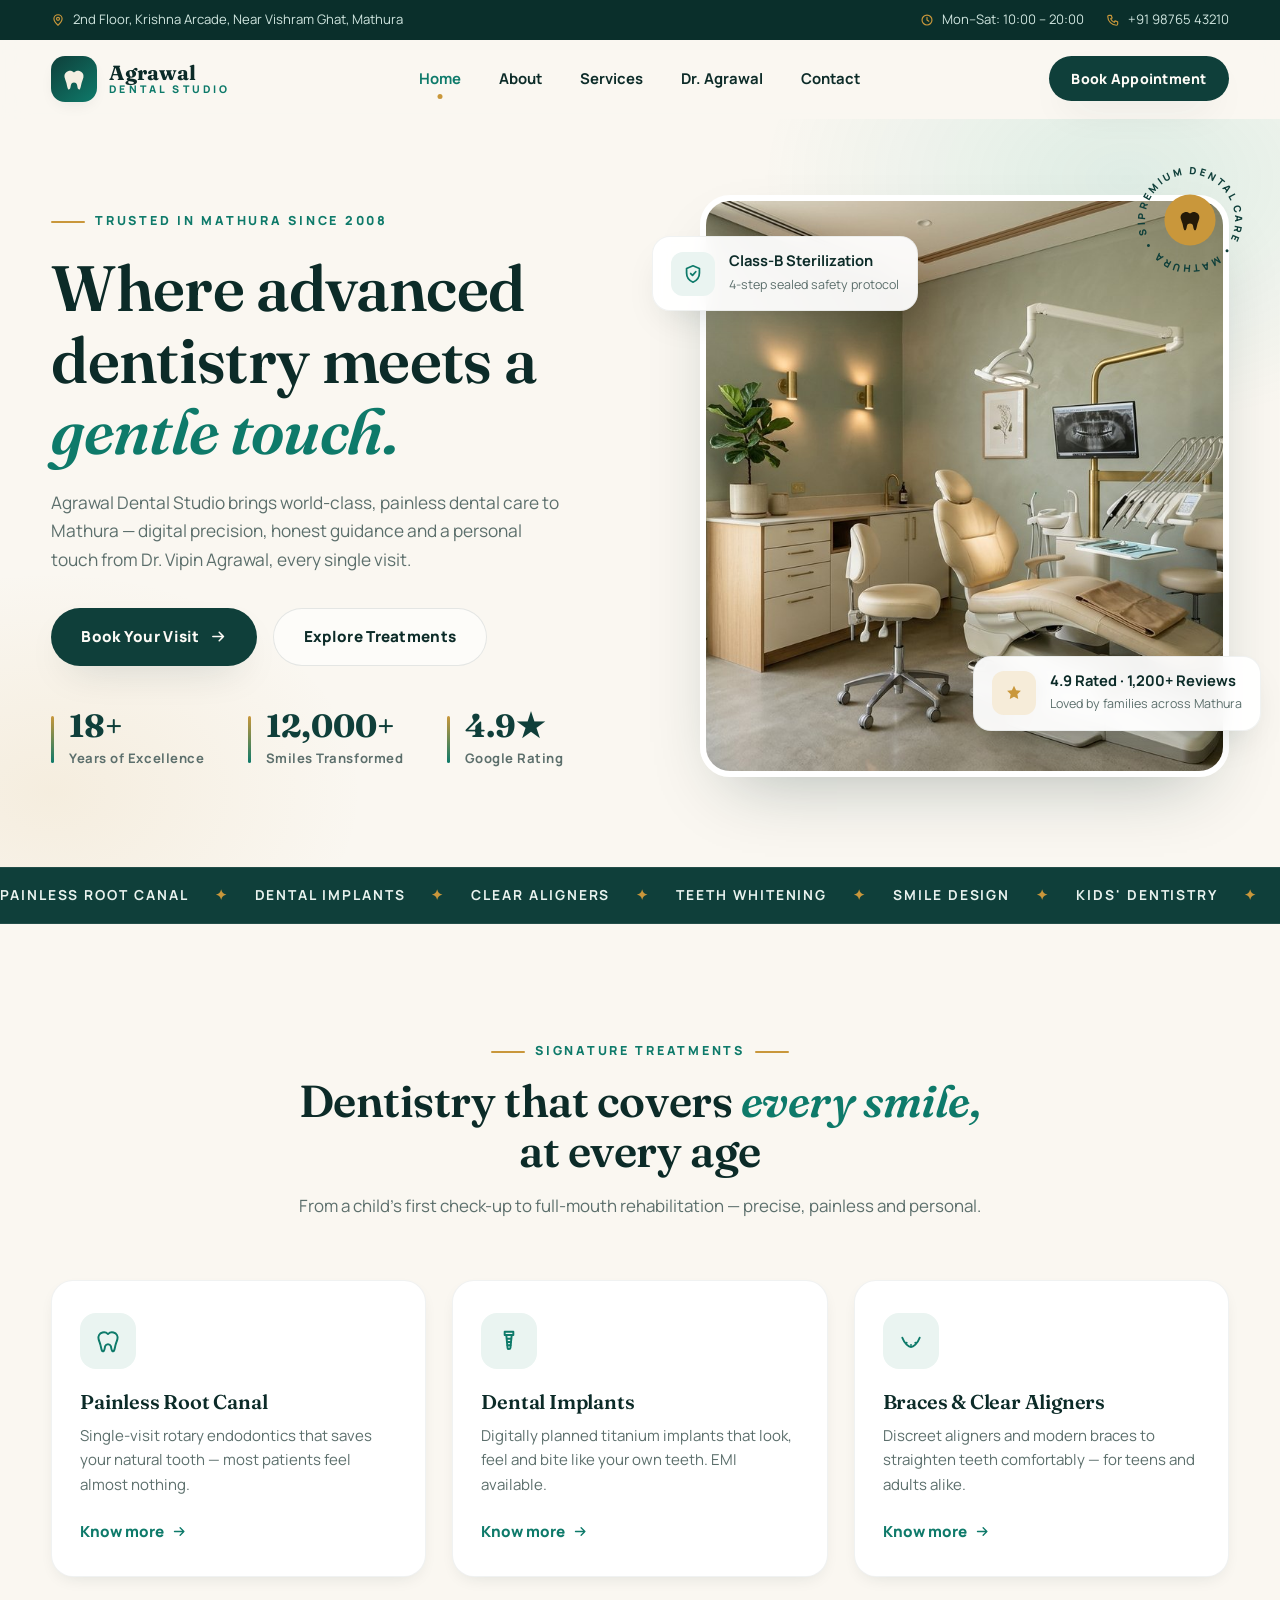
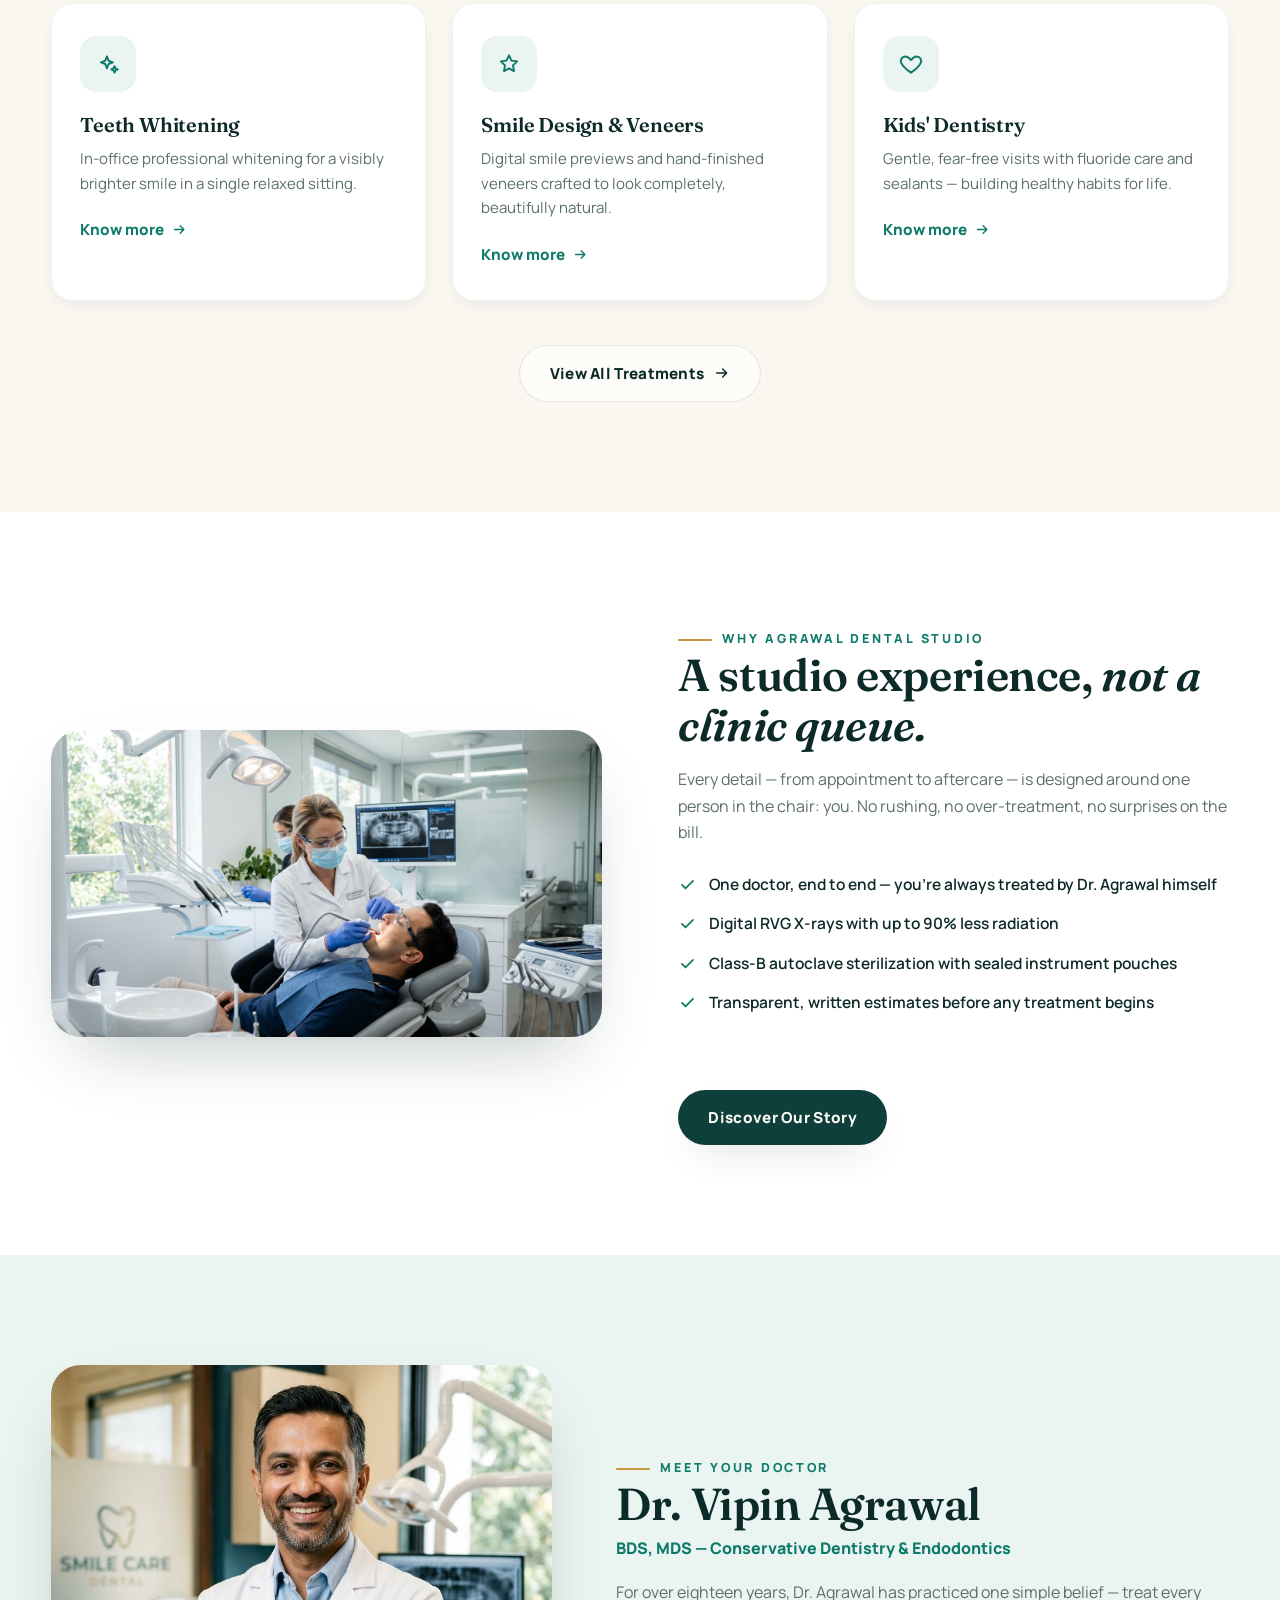
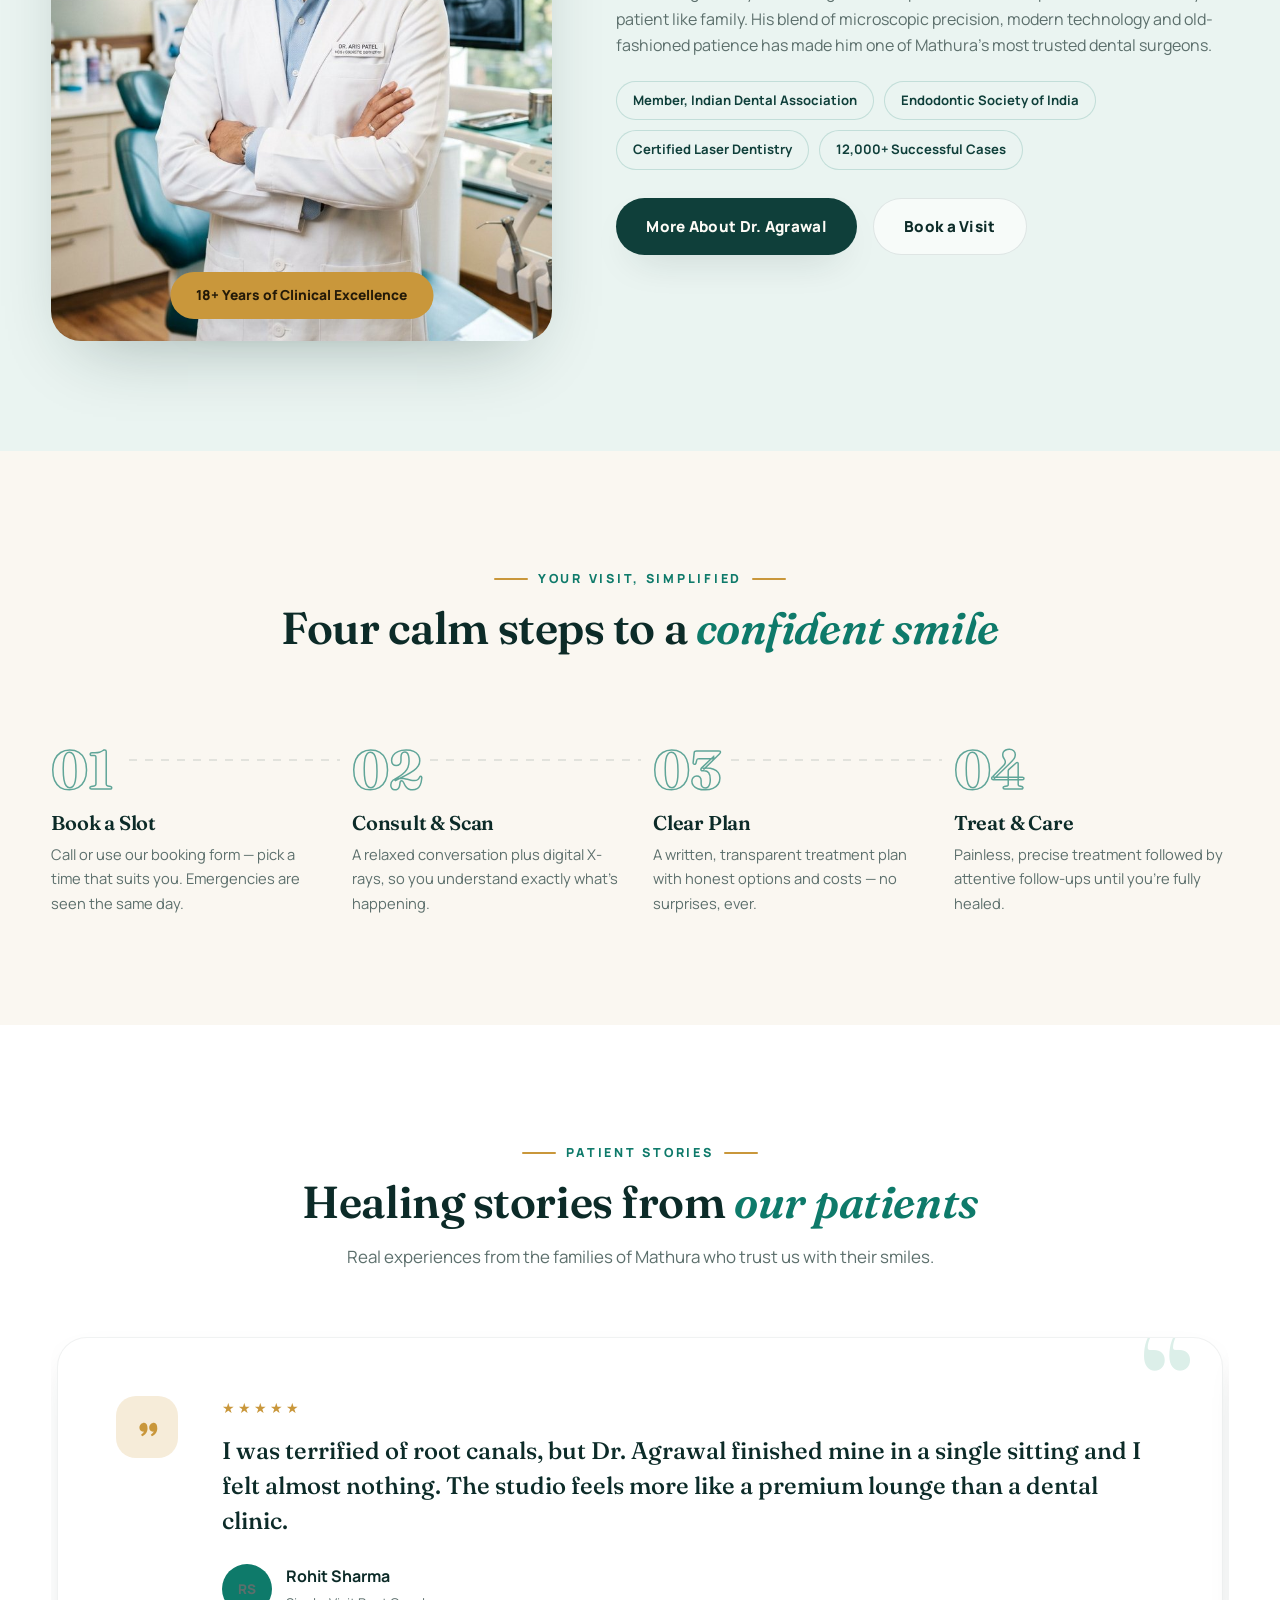
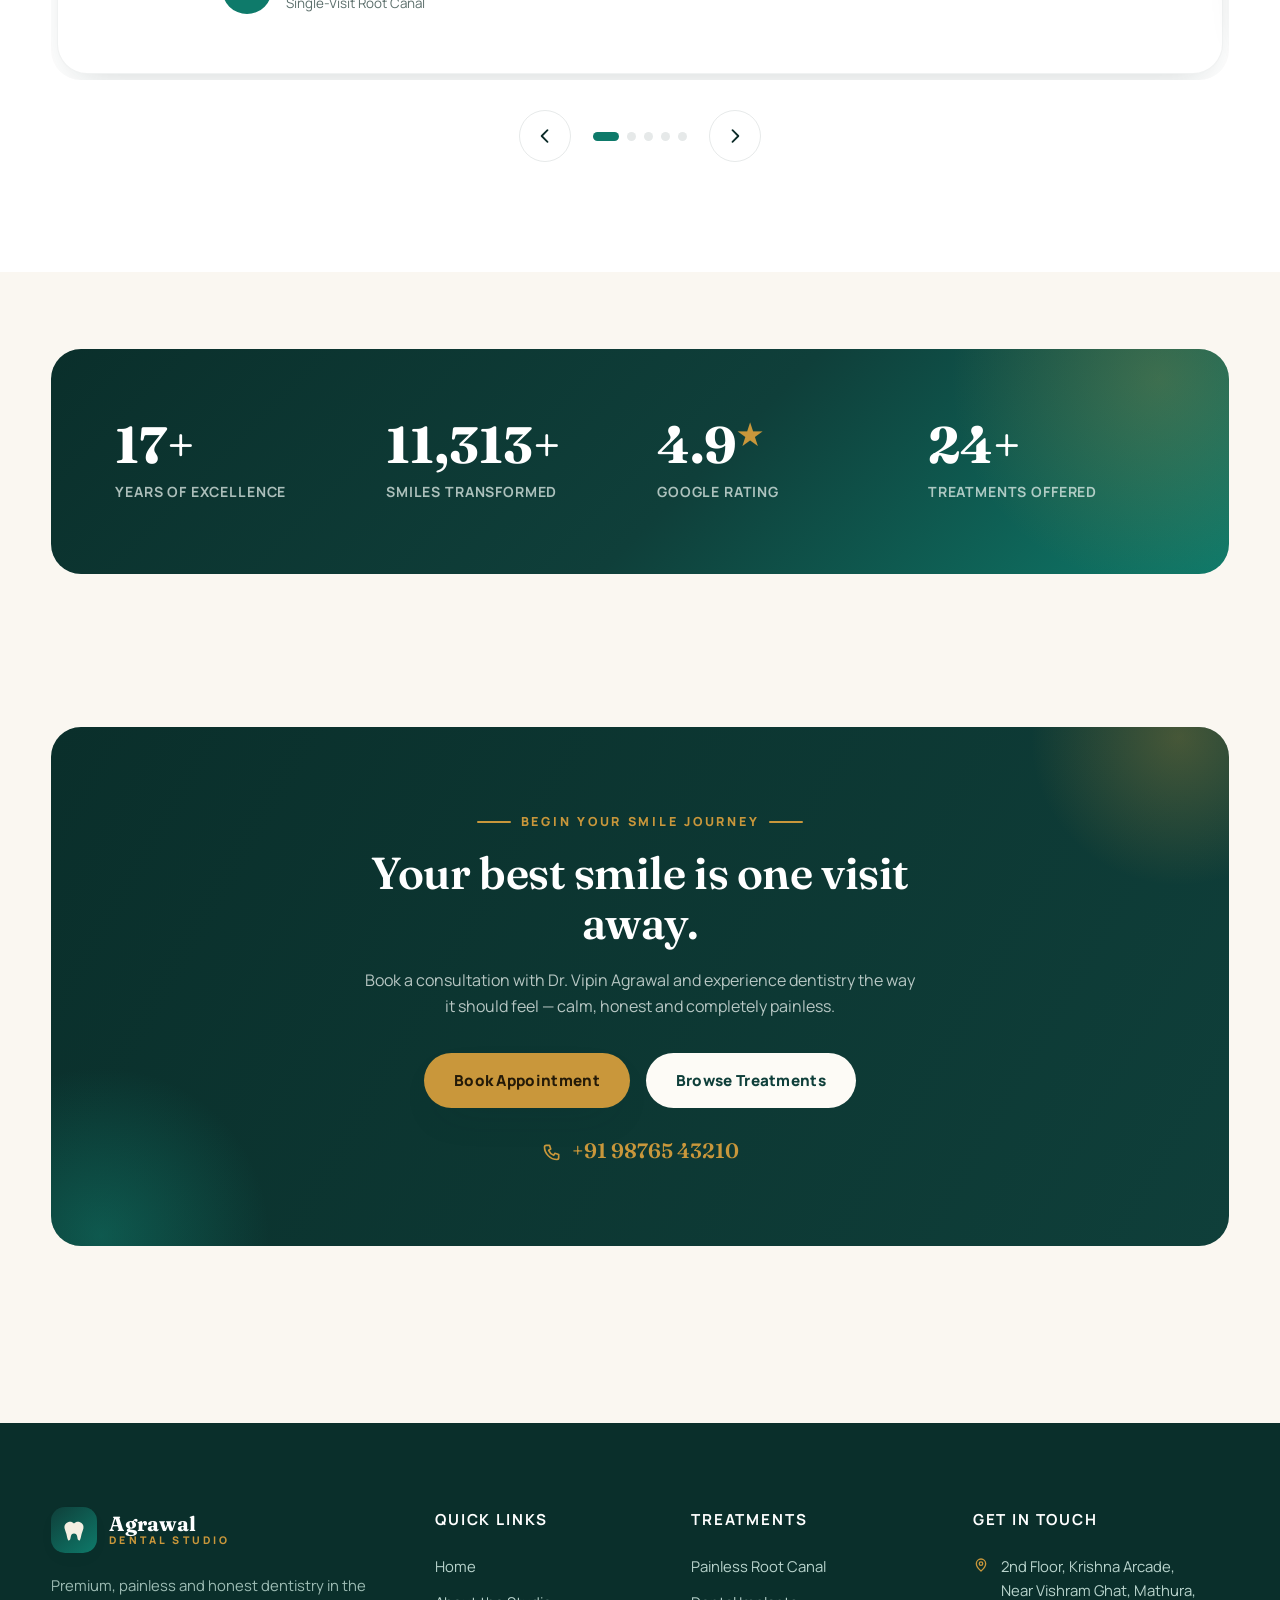
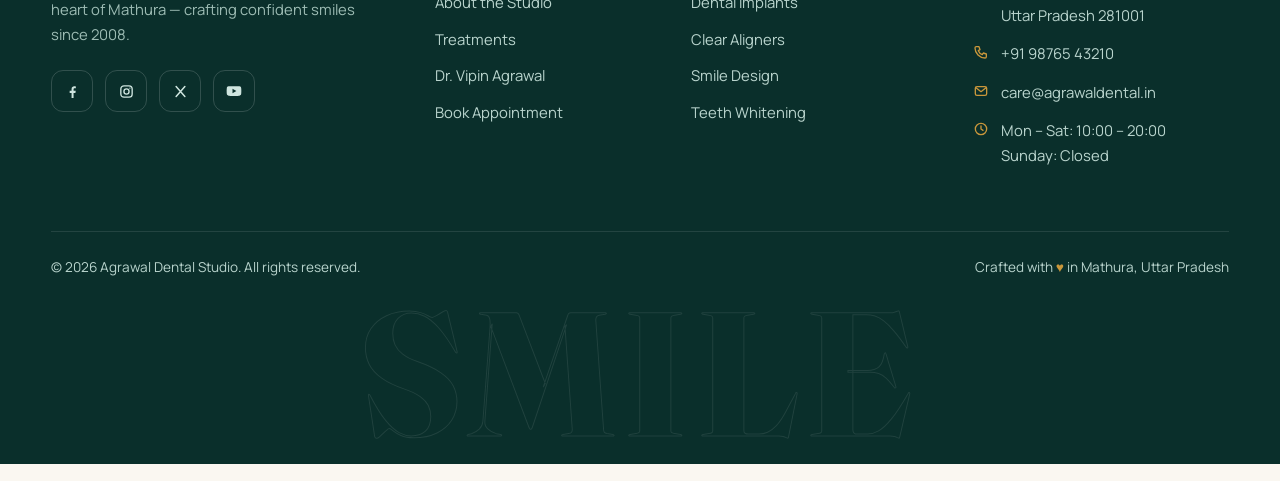
==== index.html @ a2e91370 "Initial commit: premium multi-page dental clinic demo (Agrawal Dental Studio)" ====
<!DOCTYPE html>
<html lang="en">
<head>
<meta charset="UTF-8">
<meta name="viewport" content="width=device-width, initial-scale=1.0">
<title>Agrawal Dental Studio — Premium Dental Care in Mathura | Dr. Vipin Agrawal</title>
<meta name="description" content="Agrawal Dental Studio, Mathura — advanced, painless and honest dentistry by Dr. Vipin Agrawal. Root canals, implants, aligners, smile design and more.">
<link rel="icon" href="data:image/svg+xml,%3Csvg xmlns='http://www.w3.org/2000/svg' viewBox='0 0 24 24'%3E%3Cpath fill='%230f3f3a' d='M12 5.5c-1.5-1.5-3.5-2-5.5-1.5C3.5 4.8 2 7.6 2.6 10.4c.4 1.9 1.3 3.6 1.8 5.5.5 2 .7 4.1 1.6 6 .3.7 1.2.8 1.7.2 1-1.3.8-3.2 1.4-4.7.4-1.1 1.3-1.9 2.9-1.9s2.5.8 2.9 1.9c.6 1.5.4 3.4 1.4 4.7.5.6 1.4.5 1.7-.2.9-1.9 1.1-4 1.6-6 .5-1.9 1.4-3.6 1.8-5.5.6-2.8-.9-5.6-3.9-6.4-2-.5-4 0-5.5 1.5z'/%3E%3C/svg%3E">
<link rel="preconnect" href="https://fonts.googleapis.com">
<link rel="preconnect" href="https://fonts.gstatic.com" crossorigin>
<link href="https://fonts.googleapis.com/css2?family=Fraunces:opsz,wght@9..144,500;9..144,600;9..144,700&family=Manrope:wght@400;500;600;700;800&display=swap" rel="stylesheet">
<link rel="stylesheet" href="assets/css/style.css">
</head>
<body>

<!-- Topbar -->
<div class="topbar">
  <div class="container topbar-inner">
    <span class="topbar-item">
      <svg width="14" height="14" viewBox="0 0 24 24" fill="none" stroke="currentColor" stroke-width="2" stroke-linecap="round" stroke-linejoin="round"><path d="M12 21s7-6.1 7-11a7 7 0 1 0-14 0c0 4.9 7 11 7 11z"/><circle cx="12" cy="10" r="2.6"/></svg>
      2nd Floor, Krishna Arcade, Near Vishram Ghat, Mathura
    </span>
    <div class="topbar-right">
      <span class="topbar-item hide-m">
        <svg width="14" height="14" viewBox="0 0 24 24" fill="none" stroke="currentColor" stroke-width="2" stroke-linecap="round" stroke-linejoin="round"><circle cx="12" cy="12" r="8.5"/><path d="M12 7.5V12l3 2"/></svg>
        Mon–Sat: 10:00 – 20:00
      </span>
      <a class="topbar-item" href="tel:+919876543210">
        <svg width="14" height="14" viewBox="0 0 24 24" fill="none" stroke="currentColor" stroke-width="2" stroke-linecap="round" stroke-linejoin="round"><path d="M5 4h4l1.5 4.5L8 10c1 2.5 3.5 5 6 6l1.5-2.5L20 15v4c0 1-1 2-2 2C10 21 3 14 3 6c0-1 1-2 2-2z"/></svg>
        +91 98765 43210
      </a>
    </div>
  </div>
</div>

<!-- Header -->
<header class="site-header" id="siteHeader">
  <div class="container header-inner">
    <a href="index.html" class="brand">
      <span class="brand-mark">
        <svg width="24" height="24" viewBox="0 0 24 24" fill="currentColor"><path d="M12 5.5c-1.5-1.5-3.5-2-5.5-1.5C3.5 4.8 2 7.6 2.6 10.4c.4 1.9 1.3 3.6 1.8 5.5.5 2 .7 4.1 1.6 6 .3.7 1.2.8 1.7.2 1-1.3.8-3.2 1.4-4.7.4-1.1 1.3-1.9 2.9-1.9s2.5.8 2.9 1.9c.6 1.5.4 3.4 1.4 4.7.5.6 1.4.5 1.7-.2.9-1.9 1.1-4 1.6-6 .5-1.9 1.4-3.6 1.8-5.5.6-2.8-.9-5.6-3.9-6.4-2-.5-4 0-5.5 1.5z"/></svg>
      </span>
      <span class="brand-name">Agrawal<small>Dental Studio</small></span>
    </a>
    <nav class="nav" id="siteNav">
      <a href="index.html" class="active">Home</a>
      <a href="about.html">About</a>
      <a href="services.html">Services</a>
      <a href="doctor.html">Dr. Agrawal</a>
      <a href="contact.html">Contact</a>
    </nav>
    <div class="header-cta">
      <a href="contact.html" class="btn btn-primary btn-sm">Book Appointment</a>
      <button class="nav-toggle" id="navToggle" aria-label="Toggle menu" aria-expanded="false">
        <svg width="22" height="22" viewBox="0 0 24 24" fill="none" stroke="currentColor" stroke-width="2" stroke-linecap="round"><path d="M4 7h16M4 12h16M4 17h16"/></svg>
      </button>
    </div>
  </div>
</header>

<main>
  <!-- ============ HERO ============ -->
  <section class="hero">
    <div class="container hero-grid">
      <div class="hero-copy">
        <span class="eyebrow" data-reveal>Trusted in Mathura since 2008</span>
        <h1 data-reveal data-delay="80">Where advanced dentistry meets a <em>gentle touch.</em></h1>
        <p class="lead" data-reveal data-delay="160">Agrawal Dental Studio brings world-class, painless dental care to Mathura — digital precision, honest guidance and a personal touch from Dr. Vipin Agrawal, every single visit.</p>
        <div class="hero-actions" data-reveal data-delay="240">
          <a href="contact.html" class="btn btn-primary">Book Your Visit
            <svg width="17" height="17" viewBox="0 0 24 24" fill="none" stroke="currentColor" stroke-width="2.2" stroke-linecap="round" stroke-linejoin="round"><path d="M4 12h15M13 6l6 6-6 6"/></svg>
          </a>
          <a href="services.html" class="btn btn-ghost">Explore Treatments</a>
        </div>
        <div class="hero-stats" data-reveal data-delay="320">
          <div class="hstat"><div class="num"><span data-count="18" data-suffix="+">0</span></div><div class="lbl">Years of Excellence</div></div>
          <div class="hstat"><div class="num"><span data-count="12000" data-suffix="+">0</span></div><div class="lbl">Smiles Transformed</div></div>
          <div class="hstat"><div class="num">4.9★</div><div class="lbl">Google Rating</div></div>
        </div>
      </div>

      <div class="hero-media" data-reveal data-delay="160">
        <div class="frame"><img src="assets/img/clinic.jpg" alt="Modern operatory at Agrawal Dental Studio, Mathura"></div>
        <div class="float-card fc-top">
          <span class="fc-icon" style="background:var(--teal-soft);color:var(--teal)">
            <svg width="22" height="22" viewBox="0 0 24 24" fill="none" stroke="currentColor" stroke-width="1.9" stroke-linecap="round" stroke-linejoin="round"><path d="M12 3l7 3v5c0 5-3.2 8.4-7 10-3.8-1.6-7-5-7-10V6z"/><path d="M9.5 11.5l2 2 3.5-4"/></svg>
          </span>
          <div><b>Class-B Sterilization</b><span>4-step sealed safety protocol</span></div>
        </div>
        <div class="float-card fc-bottom">
          <span class="fc-icon" style="background:var(--gold-soft);color:var(--gold)">
            <svg width="22" height="22" viewBox="0 0 24 24" fill="currentColor"><path d="M12 4l2.3 4.9 5.2.7-3.8 3.7.9 5.2-4.6-2.5-4.6 2.5.9-5.2L4.5 9.6l5.2-.7z"/></svg>
          </span>
          <div><b>4.9 Rated · 1,200+ Reviews</b><span>Loved by families across Mathura</span></div>
        </div>
        <div class="spin-badge" aria-hidden="true">
          <svg viewBox="0 0 120 120">
            <defs><path id="circ" d="M60,60 m-46,0 a46,46 0 1,1 92,0 a46,46 0 1,1 -92,0"/></defs>
            <g class="ring"><text><textPath href="#circ">PREMIUM DENTAL CARE • MATHURA • SINCE 2008 •&#160;</textPath></text></g>
            <circle class="core" cx="60" cy="60" r="26"/>
            <path transform="translate(48,48) scale(1)" fill="#241a08" d="M12 5.5c-1.5-1.5-3.5-2-5.5-1.5C3.5 4.8 2 7.6 2.6 10.4c.4 1.9 1.3 3.6 1.8 5.5.5 2 .7 4.1 1.6 6 .3.7 1.2.8 1.7.2 1-1.3.8-3.2 1.4-4.7.4-1.1 1.3-1.9 2.9-1.9s2.5.8 2.9 1.9c.6 1.5.4 3.4 1.4 4.7.5.6 1.4.5 1.7-.2.9-1.9 1.1-4 1.6-6 .5-1.9 1.4-3.6 1.8-5.5.6-2.8-.9-5.6-3.9-6.4-2-.5-4 0-5.5 1.5z"/>
          </svg>
        </div>
      </div>
    </div>
  </section>

  <!-- ============ MARQUEE ============ -->
  <div class="marquee" aria-hidden="true">
    <div class="marquee-track">
      <span>Painless Root Canal <i>✦</i> Dental Implants <i>✦</i> Clear Aligners <i>✦</i> Teeth Whitening <i>✦</i> Smile Design <i>✦</i> Kids' Dentistry <i>✦</i> Crowns &amp; Bridges <i>✦</i> Laser Gum Care <i>✦</i></span>
      <span>Painless Root Canal <i>✦</i> Dental Implants <i>✦</i> Clear Aligners <i>✦</i> Teeth Whitening <i>✦</i> Smile Design <i>✦</i> Kids' Dentistry <i>✦</i> Crowns &amp; Bridges <i>✦</i> Laser Gum Care <i>✦</i></span>
    </div>
  </div>

  <!-- ============ SERVICES PREVIEW ============ -->
  <section class="section">
    <div class="container">
      <div class="sec-head centered" data-reveal>
        <span class="eyebrow centered">Signature Treatments</span>
        <h2>Dentistry that covers <em>every smile,</em> at every age</h2>
        <p class="lead">From a child's first check-up to full-mouth rehabilitation — precise, painless and personal.</p>
      </div>
      <div class="grid cols-3">
        <article class="card" data-reveal>
          <div class="icon"><svg width="26" height="26" viewBox="0 0 24 24" fill="none" stroke="currentColor" stroke-width="1.8" stroke-linecap="round" stroke-linejoin="round"><path d="M12 5.6C10.6 4.2 8.7 3.7 6.9 4.2c-2.8.8-4.2 3.4-3.6 6 .4 1.8 1.2 3.4 1.7 5.2.5 1.9.7 3.9 1.5 5.6.3.6 1.1.7 1.6.2.9-1.2.8-3 1.3-4.4.4-1 1.2-1.8 2.6-1.8s2.2.8 2.6 1.8c.5 1.4.4 3.2 1.3 4.4.5.5 1.3.4 1.6-.2.8-1.7 1-3.7 1.5-5.6.5-1.8 1.3-3.4 1.7-5.2.6-2.6-.8-5.2-3.6-6-1.8-.5-3.7 0-5.1 1.4z"/></svg></div>
          <h3>Painless Root Canal</h3>
          <p>Single-visit rotary endodontics that saves your natural tooth — most patients feel almost nothing.</p>
          <div class="card-foot"><a class="text-link" href="services.html">Know more <svg width="15" height="15" viewBox="0 0 24 24" fill="none" stroke="currentColor" stroke-width="2.2" stroke-linecap="round" stroke-linejoin="round"><path d="M4 12h15M13 6l6 6-6 6"/></svg></a></div>
        </article>
        <article class="card" data-reveal data-delay="80">
          <div class="icon"><svg width="26" height="26" viewBox="0 0 24 24" fill="none" stroke="currentColor" stroke-width="1.8" stroke-linecap="round" stroke-linejoin="round"><path d="M8 3.5h8v3H8z"/><path d="M9.5 6.5l1.2 12c.1 1.2 2.5 1.2 2.6 0l1.2-12"/><path d="M10 10h4M10.3 13h3.4M10.6 16h2.8"/></svg></div>
          <h3>Dental Implants</h3>
          <p>Digitally planned titanium implants that look, feel and bite like your own teeth. EMI available.</p>
          <div class="card-foot"><a class="text-link" href="services.html">Know more <svg width="15" height="15" viewBox="0 0 24 24" fill="none" stroke="currentColor" stroke-width="2.2" stroke-linecap="round" stroke-linejoin="round"><path d="M4 12h15M13 6l6 6-6 6"/></svg></a></div>
        </article>
        <article class="card" data-reveal data-delay="160">
          <div class="icon"><svg width="26" height="26" viewBox="0 0 24 24" fill="none" stroke="currentColor" stroke-width="1.8" stroke-linecap="round" stroke-linejoin="round"><path d="M4 9c2 5.5 6 8.5 8 8.5S18 14.5 20 9"/><path d="M8 13.6h.01M12 15.6h.01M16 13.6h.01"/></svg></div>
          <h3>Braces &amp; Clear Aligners</h3>
          <p>Discreet aligners and modern braces to straighten teeth comfortably — for teens and adults alike.</p>
          <div class="card-foot"><a class="text-link" href="services.html">Know more <svg width="15" height="15" viewBox="0 0 24 24" fill="none" stroke="currentColor" stroke-width="2.2" stroke-linecap="round" stroke-linejoin="round"><path d="M4 12h15M13 6l6 6-6 6"/></svg></a></div>
        </article>
        <article class="card" data-reveal>
          <div class="icon"><svg width="26" height="26" viewBox="0 0 24 24" fill="none" stroke="currentColor" stroke-width="1.8" stroke-linecap="round" stroke-linejoin="round"><path d="M11 5l1.5 4L16.5 10.5 12.5 12 11 16l-1.5-4L5.5 10.5 9.5 9z"/><path d="M18 14l.9 2.1L21 17l-2.1.9L18 20l-.9-2.1L15 17l2.1-.9z"/></svg></div>
          <h3>Teeth Whitening</h3>
          <p>In-office professional whitening for a visibly brighter smile in a single relaxed sitting.</p>
          <div class="card-foot"><a class="text-link" href="services.html">Know more <svg width="15" height="15" viewBox="0 0 24 24" fill="none" stroke="currentColor" stroke-width="2.2" stroke-linecap="round" stroke-linejoin="round"><path d="M4 12h15M13 6l6 6-6 6"/></svg></a></div>
        </article>
        <article class="card" data-reveal data-delay="80">
          <div class="icon"><svg width="26" height="26" viewBox="0 0 24 24" fill="none" stroke="currentColor" stroke-width="1.8" stroke-linecap="round" stroke-linejoin="round"><path d="M12 4l2.3 4.9 5.2.7-3.8 3.7.9 5.2-4.6-2.5-4.6 2.5.9-5.2L4.5 9.6l5.2-.7z"/></svg></div>
          <h3>Smile Design &amp; Veneers</h3>
          <p>Digital smile previews and hand-finished veneers crafted to look completely, beautifully natural.</p>
          <div class="card-foot"><a class="text-link" href="services.html">Know more <svg width="15" height="15" viewBox="0 0 24 24" fill="none" stroke="currentColor" stroke-width="2.2" stroke-linecap="round" stroke-linejoin="round"><path d="M4 12h15M13 6l6 6-6 6"/></svg></a></div>
        </article>
        <article class="card" data-reveal data-delay="160">
          <div class="icon"><svg width="26" height="26" viewBox="0 0 24 24" fill="none" stroke="currentColor" stroke-width="1.8" stroke-linecap="round" stroke-linejoin="round"><path d="M12 20s-7-4.6-9-9c-1.2-2.7.6-6 3.8-6 2 0 3.4 1.2 5.2 3.4C13.8 6.2 15.2 5 17.2 5c3.2 0 5 3.3 3.8 6-2 4.4-9 9-9 9z"/></svg></div>
          <h3>Kids' Dentistry</h3>
          <p>Gentle, fear-free visits with fluoride care and sealants — building healthy habits for life.</p>
          <div class="card-foot"><a class="text-link" href="services.html">Know more <svg width="15" height="15" viewBox="0 0 24 24" fill="none" stroke="currentColor" stroke-width="2.2" stroke-linecap="round" stroke-linejoin="round"><path d="M4 12h15M13 6l6 6-6 6"/></svg></a></div>
        </article>
      </div>
      <div style="text-align:center;margin-top:44px" data-reveal>
        <a href="services.html" class="btn btn-ghost">View All Treatments
          <svg width="16" height="16" viewBox="0 0 24 24" fill="none" stroke="currentColor" stroke-width="2.2" stroke-linecap="round" stroke-linejoin="round"><path d="M4 12h15M13 6l6 6-6 6"/></svg>
        </a>
      </div>
    </div>
  </section>

  <!-- ============ WHY US ============ -->
  <section class="section" style="background:var(--paper)">
    <div class="container split">
      <div class="media" data-reveal>
        <img src="assets/img/treatment.jpg" alt="Dr. Agrawal treating a patient with modern equipment">
        <div class="accent-frame"></div>
      </div>
      <div>
        <span class="eyebrow" data-reveal>Why Agrawal Dental Studio</span>
        <h2 data-reveal data-delay="60">A studio experience, <em>not a clinic queue.</em></h2>
        <p class="lead" style="margin-top:16px" data-reveal data-delay="120">Every detail — from appointment to aftercare — is designed around one person in the chair: you. No rushing, no over-treatment, no surprises on the bill.</p>
        <ul class="checklist">
          <li data-reveal><svg width="19" height="19" viewBox="0 0 24 24" fill="none" stroke="currentColor" stroke-width="2.2" stroke-linecap="round" stroke-linejoin="round"><path d="M5 12.5l4.5 4.5L19 7.5"/></svg>One doctor, end to end — you're always treated by Dr. Agrawal himself</li>
          <li data-reveal data-delay="60"><svg width="19" height="19" viewBox="0 0 24 24" fill="none" stroke="currentColor" stroke-width="2.2" stroke-linecap="round" stroke-linejoin="round"><path d="M5 12.5l4.5 4.5L19 7.5"/></svg>Digital RVG X-rays with up to 90% less radiation</li>
          <li data-reveal data-delay="120"><svg width="19" height="19" viewBox="0 0 24 24" fill="none" stroke="currentColor" stroke-width="2.2" stroke-linecap="round" stroke-linejoin="round"><path d="M5 12.5l4.5 4.5L19 7.5"/></svg>Class-B autoclave sterilization with sealed instrument pouches</li>
          <li data-reveal data-delay="180"><svg width="19" height="19" viewBox="0 0 24 24" fill="none" stroke="currentColor" stroke-width="2.2" stroke-linecap="round" stroke-linejoin="round"><path d="M5 12.5l4.5 4.5L19 7.5"/></svg>Transparent, written estimates before any treatment begins</li>
          <li data-reveal data-delay="240"><svg width="19" height="19" viewBox="0 0 24 24" fill="none" stroke="currentColor" stroke-width="2.2" stroke-linecap="round" stroke-linejoin="round"><path d="M5 12.5l4.5 4.5L19 7.5"/></svg>Computer-guided painless anesthesia for anxious patients &amp; kids</li>
        </ul>
        <div class="hero-actions" style="margin:34px 0 0" data-reveal>
          <a href="about.html" class="btn btn-primary">Discover Our Story</a>
        </div>
      </div>
    </div>
  </section>

  <!-- ============ DOCTOR SPOTLIGHT ============ -->
  <section class="section doctor-strip">
    <div class="container doc-card">
      <div class="media" data-reveal>
        <img src="assets/img/doctor.jpg" alt="Dr. Vipin Agrawal, BDS, MDS — Dental Surgeon, Mathura">
        <span class="exp-ribbon">18+ Years of Clinical Excellence</span>
      </div>
      <div>
        <span class="eyebrow" data-reveal>Meet Your Doctor</span>
        <h2 data-reveal data-delay="60">Dr. Vipin Agrawal</h2>
        <p style="margin-top:6px;font-weight:800;color:var(--teal)" data-reveal data-delay="100">BDS, MDS — Conservative Dentistry &amp; Endodontics</p>
        <p style="margin-top:18px" data-reveal data-delay="140">For over eighteen years, Dr. Agrawal has practiced one simple belief — treat every patient like family. His blend of microscopic precision, modern technology and old-fashioned patience has made him one of Mathura's most trusted dental surgeons.</p>
        <div class="chips" data-reveal data-delay="200">
          <span class="chip">Member, Indian Dental Association</span>
          <span class="chip">Endodontic Society of India</span>
          <span class="chip">Certified Laser Dentistry</span>
          <span class="chip">12,000+ Successful Cases</span>
        </div>
        <div class="hero-actions" style="margin-bottom:0" data-reveal data-delay="260">
          <a href="doctor.html" class="btn btn-primary">More About Dr. Agrawal</a>
          <a href="contact.html" class="btn btn-ghost">Book a Visit</a>
        </div>
      </div>
    </div>
  </section>

  <!-- ============ JOURNEY ============ -->
  <section class="section">
    <div class="container">
      <div class="sec-head centered" data-reveal>
        <span class="eyebrow centered">Your Visit, Simplified</span>
        <h2>Four calm steps to a <em>confident smile</em></h2>
      </div>
      <div class="steps">
        <div class="step" data-reveal><h3>Book a Slot</h3><p>Call or use our booking form — pick a time that suits you. Emergencies are seen the same day.</p></div>
        <div class="step" data-reveal data-delay="80"><h3>Consult &amp; Scan</h3><p>A relaxed conversation plus digital X-rays, so you understand exactly what's happening.</p></div>
        <div class="step" data-reveal data-delay="160"><h3>Clear Plan</h3><p>A written, transparent treatment plan with honest options and costs — no surprises, ever.</p></div>
        <div class="step" data-reveal data-delay="240"><h3>Treat &amp; Care</h3><p>Painless, precise treatment followed by attentive follow-ups until you're fully healed.</p></div>
      </div>
    </div>
  </section>

  <!-- ============ TESTIMONIALS ============ -->
  <section class="section" style="background:var(--paper)">
    <div class="container">
      <div class="sec-head centered" data-reveal>
        <span class="eyebrow centered">Patient Stories</span>
        <h2>Healing stories from <em>our patients</em></h2>
        <p class="lead">Real experiences from the families of Mathura who trust us with their smiles.</p>
      </div>
      <div class="ts-slider" data-reveal>
        <div class="ts-viewport">
          <div class="ts-track">
            <div class="ts-slide"><figure class="ts-card">
              <div class="quote-mark"><svg width="26" height="26" viewBox="0 0 24 24" fill="currentColor"><path d="M9.5 8C7 8 5 10 5 12.7c0 2 1.5 3.6 3.4 3.6.3 0 .6 0 .8-.1-.5 1.3-1.5 2.3-2.7 2.9l1 1.4c2.9-1.2 5-4 5-7.2C12.5 10 11.3 8 9.5 8zm9 0C16 8 14 10 14 12.7c0 2 1.5 3.6 3.4 3.6.3 0 .6 0 .8-.1-.5 1.3-1.5 2.3-2.7 2.9l1 1.4c2.9-1.2 5-4 5-7.2C21.5 10 20.3 8 18.5 8z"/></svg></div>
              <div>
                <div class="ts-stars">★★★★★</div>
                <blockquote>I was terrified of root canals, but Dr. Agrawal finished mine in a single sitting and I felt almost nothing. The studio feels more like a premium lounge than a dental clinic.</blockquote>
                <figcaption class="ts-meta"><span class="ts-avatar" style="background:#0e7a6a">RS</span><div><b>Rohit Sharma</b><span>Single-Visit Root Canal</span></div></figcaption>
              </div>
            </figure></div>
            <div class="ts-slide"><figure class="ts-card">
              <div class="quote-mark"><svg width="26" height="26" viewBox="0 0 24 24" fill="currentColor"><path d="M9.5 8C7 8 5 10 5 12.7c0 2 1.5 3.6 3.4 3.6.3 0 .6 0 .8-.1-.5 1.3-1.5 2.3-2.7 2.9l1 1.4c2.9-1.2 5-4 5-7.2C12.5 10 11.3 8 9.5 8zm9 0C16 8 14 10 14 12.7c0 2 1.5 3.6 3.4 3.6.3 0 .6 0 .8-.1-.5 1.3-1.5 2.3-2.7 2.9l1 1.4c2.9-1.2 5-4 5-7.2C21.5 10 20.3 8 18.5 8z"/></svg></div>
              <div>
                <div class="ts-stars">★★★★★</div>
                <blockquote>My daughter actually looks forward to her dental visits now. The patience and care Dr. Agrawal shows with children is truly remarkable.</blockquote>
                <figcaption class="ts-meta"><span class="ts-avatar" style="background:#c9973b">PM</span><div><b>Priya Malhotra</b><span>Parent · Kids' Dentistry</span></div></figcaption>
              </div>
            </figure></div>
            <div class="ts-slide"><figure class="ts-card">
              <div class="quote-mark"><svg width="26" height="26" viewBox="0 0 24 24" fill="currentColor"><path d="M9.5 8C7 8 5 10 5 12.7c0 2 1.5 3.6 3.4 3.6.3 0 .6 0 .8-.1-.5 1.3-1.5 2.3-2.7 2.9l1 1.4c2.9-1.2 5-4 5-7.2C12.5 10 11.3 8 9.5 8zm9 0C16 8 14 10 14 12.7c0 2 1.5 3.6 3.4 3.6.3 0 .6 0 .8-.1-.5 1.3-1.5 2.3-2.7 2.9l1 1.4c2.9-1.2 5-4 5-7.2C21.5 10 20.3 8 18.5 8z"/></svg></div>
              <div>
                <div class="ts-stars">★★★★★</div>
                <blockquote>Transparent pricing, spotless sterilization and honest advice — he even told me a treatment I asked for wasn't needed yet. That earned my trust for life.</blockquote>
                <figcaption class="ts-meta"><span class="ts-avatar" style="background:#0f3f3a">AG</span><div><b>Anil Gupta</b><span>Family Patient · 6 Years</span></div></figcaption>
              </div>
            </figure></div>
            <div class="ts-slide"><figure class="ts-card">
              <div class="quote-mark"><svg width="26" height="26" viewBox="0 0 24 24" fill="currentColor"><path d="M9.5 8C7 8 5 10 5 12.7c0 2 1.5 3.6 3.4 3.6.3 0 .6 0 .8-.1-.5 1.3-1.5 2.3-2.7 2.9l1 1.4c2.9-1.2 5-4 5-7.2C12.5 10 11.3 8 9.5 8zm9 0C16 8 14 10 14 12.7c0 2 1.5 3.6 3.4 3.6.3 0 .6 0 .8-.1-.5 1.3-1.5 2.3-2.7 2.9l1 1.4c2.9-1.2 5-4 5-7.2C21.5 10 20.3 8 18.5 8z"/></svg></div>
              <div>
                <div class="ts-stars">★★★★★</div>
                <blockquote>Got my smile designed here before my wedding. The veneers look so natural that nobody can tell — worth every rupee.</blockquote>
                <figcaption class="ts-meta"><span class="ts-avatar" style="background:#14a08a">SA</span><div><b>Sneha Agarwal</b><span>Smile Design &amp; Veneers</span></div></figcaption>
              </div>
            </figure></div>
            <div class="ts-slide"><figure class="ts-card">
              <div class="quote-mark"><svg width="26" height="26" viewBox="0 0 24 24" fill="currentColor"><path d="M9.5 8C7 8 5 10 5 12.7c0 2 1.5 3.6 3.4 3.6.3 0 .6 0 .8-.1-.5 1.3-1.5 2.3-2.7 2.9l1 1.4c2.9-1.2 5-4 5-7.2C12.5 10 11.3 8 9.5 8zm9 0C16 8 14 10 14 12.7c0 2 1.5 3.6 3.4 3.6.3 0 .6 0 .8-.1-.5 1.3-1.5 2.3-2.7 2.9l1 1.4c2.9-1.2 5-4 5-7.2C21.5 10 20.3 8 18.5 8z"/></svg></div>
              <div>
                <div class="ts-stars">★★★★★</div>
                <blockquote>I got implants at 62 and I can eat everything again. From digital scanning to the final crown, the whole journey was seamless and painless.</blockquote>
                <figcaption class="ts-meta"><span class="ts-avatar" style="background:#7a5a1d">RC</span><div><b>Ramesh Chandra</b><span>Full Dental Implants</span></div></figcaption>
              </div>
            </figure></div>
          </div>
        </div>
        <div class="ts-nav">
          <button class="ts-btn ts-prev" aria-label="Previous testimonial"><svg width="20" height="20" viewBox="0 0 24 24" fill="none" stroke="currentColor" stroke-width="2.2" stroke-linecap="round" stroke-linejoin="round"><path d="M15 5l-7 7 7 7"/></svg></button>
          <div class="ts-dots"></div>
          <button class="ts-btn ts-next" aria-label="Next testimonial"><svg width="20" height="20" viewBox="0 0 24 24" fill="none" stroke="currentColor" stroke-width="2.2" stroke-linecap="round" stroke-linejoin="round"><path d="M9 5l7 7-7 7"/></svg></button>
        </div>
      </div>
    </div>
  </section>

  <!-- ============ STATS BAND ============ -->
  <section class="section-tight">
    <div class="container">
      <div class="band" data-reveal>
        <div class="band-grid">
          <div><div class="num"><span data-count="18" data-suffix="+">0</span></div><div class="lbl">Years of Excellence</div></div>
          <div><div class="num"><span data-count="12000" data-suffix="+">0</span></div><div class="lbl">Smiles Transformed</div></div>
          <div><div class="num">4.9<sup>★</sup></div><div class="lbl">Google Rating</div></div>
          <div><div class="num"><span data-count="25" data-suffix="+">0</span></div><div class="lbl">Treatments Offered</div></div>
        </div>
      </div>
    </div>
  </section>

  <!-- ============ CTA ============ -->
  <section class="section-tight">
    <div class="container">
      <div class="cta-band" data-reveal>
        <span class="eyebrow centered" style="color:var(--gold)">Begin Your Smile Journey</span>
        <h2>Your best smile is one visit away.</h2>
        <p>Book a consultation with Dr. Vipin Agrawal and experience dentistry the way it should feel — calm, honest and completely painless.</p>
        <div class="cta-actions">
          <a href="contact.html" class="btn btn-gold">Book Appointment</a>
          <a href="services.html" class="btn btn-light">Browse Treatments</a>
        </div>
        <a class="cta-phone" href="tel:+919876543210">
          <svg width="20" height="20" viewBox="0 0 24 24" fill="none" stroke="currentColor" stroke-width="2" stroke-linecap="round" stroke-linejoin="round"><path d="M5 4h4l1.5 4.5L8 10c1 2.5 3.5 5 6 6l1.5-2.5L20 15v4c0 1-1 2-2 2C10 21 3 14 3 6c0-1 1-2 2-2z"/></svg>
          +91 98765 43210
        </a>
      </div>
    </div>
  </section>
</main>

<!-- Footer -->
<footer class="footer">
  <div class="container">
    <div class="footer-top">
      <div>
        <a href="index.html" class="brand" style="margin-bottom:20px">
          <span class="brand-mark"><svg width="24" height="24" viewBox="0 0 24 24" fill="currentColor"><path d="M12 5.5c-1.5-1.5-3.5-2-5.5-1.5C3.5 4.8 2 7.6 2.6 10.4c.4 1.9 1.3 3.6 1.8 5.5.5 2 .7 4.1 1.6 6 .3.7 1.2.8 1.7.2 1-1.3.8-3.2 1.4-4.7.4-1.1 1.3-1.9 2.9-1.9s2.5.8 2.9 1.9c.6 1.5.4 3.4 1.4 4.7.5.6 1.4.5 1.7-.2.9-1.9 1.1-4 1.6-6 .5-1.9 1.4-3.6 1.8-5.5.6-2.8-.9-5.6-3.9-6.4-2-.5-4 0-5.5 1.5z"/></svg></span>
          <span class="brand-name">Agrawal<small style="color:var(--gold)">Dental Studio</small></span>
        </a>
        <p>Premium, painless and honest dentistry in the heart of Mathura — crafting confident smiles since 2008.</p>
        <div class="socials">
          <a href="#" aria-label="Facebook"><svg width="17" height="17" viewBox="0 0 24 24" fill="currentColor"><path d="M13.5 21v-7h2.6l.5-3h-3.1V9.1c0-.9.3-1.6 1.7-1.6h1.5V4.8c-.3 0-1.2-.1-2.2-.1-2.2 0-3.8 1.4-3.8 3.9V11H8v3h2.7v7h2.8z"/></svg></a>
          <a href="#" aria-label="Instagram"><svg width="17" height="17" viewBox="0 0 24 24" fill="none" stroke="currentColor" stroke-width="1.9"><rect x="4" y="4" width="16" height="16" rx="4.5"/><circle cx="12" cy="12" r="3.6"/><circle cx="16.8" cy="7.2" r="1" fill="currentColor" stroke="none"/></svg></a>
          <a href="#" aria-label="X"><svg width="15" height="15" viewBox="0 0 24 24" fill="none" stroke="currentColor" stroke-width="2.4" stroke-linecap="round"><path d="M5 4l14 16M19 4L5 20"/></svg></a>
          <a href="#" aria-label="YouTube"><svg width="18" height="18" viewBox="0 0 24 24" fill="currentColor"><path d="M21.6 8.2c-.2-1.4-.9-2.2-2.3-2.4C17.2 5.5 12 5.5 12 5.5s-5.2 0-7.3.3C3.3 6 2.6 6.8 2.4 8.2 2.2 9.7 2.2 12 2.2 12s0 2.3.2 3.8c.2 1.4.9 2.2 2.3 2.4 2.1.3 7.3.3 7.3.3s5.2 0 7.3-.3c1.4-.2 2.1-1 2.3-2.4.2-1.5.2-3.8.2-3.8s0-2.3-.2-3.8zM10 15V9l5.2 3L10 15z"/></svg></a>
        </div>
      </div>
      <div>
        <h4>Quick Links</h4>
        <div class="footer-links">
          <a href="index.html">Home</a>
          <a href="about.html">About the Studio</a>
          <a href="services.html">Treatments</a>
          <a href="doctor.html">Dr. Vipin Agrawal</a>
          <a href="contact.html">Book Appointment</a>
        </div>
      </div>
      <div>
        <h4>Treatments</h4>
        <div class="footer-links">
          <a href="services.html">Painless Root Canal</a>
          <a href="services.html">Dental Implants</a>
          <a href="services.html">Clear Aligners</a>
          <a href="services.html">Smile Design</a>
          <a href="services.html">Teeth Whitening</a>
        </div>
      </div>
      <div>
        <h4>Get in Touch</h4>
        <div class="contact-line"><svg width="16" height="16" viewBox="0 0 24 24" fill="none" stroke="currentColor" stroke-width="2" stroke-linecap="round" stroke-linejoin="round"><path d="M12 21s7-6.1 7-11a7 7 0 1 0-14 0c0 4.9 7 11 7 11z"/><circle cx="12" cy="10" r="2.6"/></svg><span>2nd Floor, Krishna Arcade,<br>Near Vishram Ghat, Mathura,<br>Uttar Pradesh 281001</span></div>
        <div class="contact-line"><svg width="16" height="16" viewBox="0 0 24 24" fill="none" stroke="currentColor" stroke-width="2" stroke-linecap="round" stroke-linejoin="round"><path d="M5 4h4l1.5 4.5L8 10c1 2.5 3.5 5 6 6l1.5-2.5L20 15v4c0 1-1 2-2 2C10 21 3 14 3 6c0-1 1-2 2-2z"/></svg><a href="tel:+919876543210">+91 98765 43210</a></div>
        <div class="contact-line"><svg width="16" height="16" viewBox="0 0 24 24" fill="none" stroke="currentColor" stroke-width="2" stroke-linecap="round" stroke-linejoin="round"><rect x="3.5" y="5.5" width="17" height="13" rx="2.5"/><path d="M4.5 7l7.5 6 7.5-6"/></svg><a href="mailto:care@agrawaldental.in">care@agrawaldental.in</a></div>
        <div class="contact-line"><svg width="16" height="16" viewBox="0 0 24 24" fill="none" stroke="currentColor" stroke-width="2" stroke-linecap="round" stroke-linejoin="round"><circle cx="12" cy="12" r="8.5"/><path d="M12 7.5V12l3 2"/></svg><span>Mon – Sat: 10:00 – 20:00<br>Sunday: Closed</span></div>
      </div>
    </div>
    <div class="footer-bottom">
      <span>© <span id="year">2026</span> Agrawal Dental Studio. All rights reserved.</span>
      <span>Crafted with <span style="color:var(--gold)">♥</span> in Mathura, Uttar Pradesh</span>
    </div>
  </div>
  <div class="footer-ghost">SMILE</div>
</footer>

<button class="to-top" id="toTop" aria-label="Back to top">
  <svg width="20" height="20" viewBox="0 0 24 24" fill="none" stroke="currentColor" stroke-width="2.2" stroke-linecap="round" stroke-linejoin="round"><path d="M12 19V5M6 11l6-6 6 6"/></svg>
</button>

<script src="assets/js/main.js"></script>
</body>
</html>
---- assets/css/style.css ----
/* ============================================================
   AGRAWAL DENTAL STUDIO — Design System
   Premium dental clinic demo · Mathura
   ============================================================ */

:root {
  --ink: #0c2b28;
  --pine: #0f3f3a;
  --pine-deep: #0a2f2b;
  --teal: #0e7a6a;
  --teal-bright: #14a08a;
  --mint: #dcefe9;
  --teal-soft: #eaf4f1;
  --cream: #faf7f1;
  --paper: #ffffff;
  --gold: #c9973b;
  --gold-soft: #f6ecd9;
  --muted: #5c6f6c;
  --line: rgba(12, 43, 40, 0.1);
  --line-soft: rgba(12, 43, 40, 0.06);
  --shadow-sm: 0 6px 18px -8px rgba(12, 43, 40, 0.14);
  --shadow-md: 0 16px 40px -18px rgba(12, 43, 40, 0.22);
  --shadow-lg: 0 30px 70px -30px rgba(12, 43, 40, 0.32);
  --radius: 22px;
  --radius-lg: 30px;
  --font-display: "Fraunces", Georgia, "Times New Roman", serif;
  --font-body: "Manrope", "Segoe UI", Tahoma, sans-serif;
  --header-h: 78px;
}

/* ---------- Reset & base ---------- */
*, *::before, *::after { box-sizing: border-box; margin: 0; padding: 0; }
html { scroll-behavior: smooth; }
body {
  font-family: var(--font-body);
  background: var(--cream);
  color: var(--ink);
  line-height: 1.65;
  font-size: 16px;
  -webkit-font-smoothing: antialiased;
  overflow-x: hidden;
}
img { max-width: 100%; display: block; }
a { color: inherit; text-decoration: none; }
ul, ol { list-style: none; }
button { font-family: inherit; cursor: pointer; border: none; background: none; color: inherit; }
input, select, textarea { font-family: inherit; font-size: inherit; color: inherit; }
::selection { background: var(--teal); color: #fff; }

h1, h2, h3, .display { font-family: var(--font-display); font-weight: 600; line-height: 1.12; letter-spacing: -0.01em; }
h1 { font-size: clamp(2.4rem, 5.2vw, 4rem); }
h2 { font-size: clamp(1.9rem, 3.6vw, 2.8rem); }
h3 { font-size: 1.25rem; }
p { color: var(--muted); }

.container { width: min(1180px, 92%); margin-inline: auto; }
.section { padding: clamp(70px, 9vw, 110px) 0; }
.section-tight { padding: clamp(50px, 6vw, 80px) 0; }

/* ---------- Utilities ---------- */
.eyebrow {
  display: inline-flex; align-items: center; gap: 10px;
  font-size: 0.78rem; font-weight: 800; letter-spacing: 0.22em;
  text-transform: uppercase; color: var(--teal);
}
.eyebrow::before { content: ""; width: 34px; height: 2px; background: var(--gold); border-radius: 2px; }
.eyebrow.centered::after { content: ""; width: 34px; height: 2px; background: var(--gold); border-radius: 2px; }

.sec-head { max-width: 720px; margin-bottom: clamp(38px, 5vw, 60px); }
.sec-head.centered { margin-inline: auto; text-align: center; }
.sec-head .lead { margin-top: 16px; font-size: 1.06rem; }
.sec-head h2 { margin-top: 14px; }
.sec-head h2 em { font-style: italic; color: var(--teal); }

.btn {
  display: inline-flex; align-items: center; justify-content: center; gap: 10px;
  padding: 15px 30px; border-radius: 999px;
  font-weight: 800; font-size: 0.95rem; letter-spacing: 0.02em;
  transition: transform 0.25s ease, box-shadow 0.25s ease, background 0.25s ease, color 0.25s ease;
  white-space: nowrap;
}
.btn svg { transition: transform 0.25s ease; }
.btn:hover svg { transform: translateX(4px); }
.btn-primary { background: var(--pine); color: #fdfbf6; box-shadow: var(--shadow-md); }
.btn-primary:hover { background: var(--teal); transform: translateY(-3px); box-shadow: var(--shadow-lg); }
.btn-ghost { border: 1.5px solid var(--line); color: var(--ink); background: rgba(255,255,255,0.6); }
.btn-ghost:hover { border-color: var(--teal); color: var(--teal); transform: translateY(-3px); }
.btn-gold { background: var(--gold); color: #241a08; box-shadow: var(--shadow-md); }
.btn-gold:hover { background: #dbaa4c; transform: translateY(-3px); }
.btn-light { background: #fdfbf6; color: var(--pine); }
.btn-light:hover { transform: translateY(-3px); box-shadow: var(--shadow-lg); }
.btn-sm { padding: 11px 22px; font-size: 0.88rem; }

.text-link {
  display: inline-flex; align-items: center; gap: 8px;
  font-weight: 800; color: var(--teal); font-size: 0.95rem;
}
.text-link svg { transition: transform 0.25s; }
.text-link:hover svg { transform: translateX(5px); }

.chip {
  display: inline-flex; align-items: center; gap: 8px;
  background: var(--teal-soft); color: var(--pine);
  border: 1px solid rgba(14, 122, 106, 0.18);
  padding: 8px 16px; border-radius: 999px;
  font-size: 0.82rem; font-weight: 700;
}

/* ---------- Reveal animations ---------- */
[data-reveal] { opacity: 0; transform: translateY(28px); transition: opacity 0.8s cubic-bezier(0.2, 0.7, 0.2, 1), transform 0.8s cubic-bezier(0.2, 0.7, 0.2, 1); }
[data-reveal].revealed { opacity: 1; transform: none; }
@media (prefers-reduced-motion: reduce) {
  [data-reveal] { opacity: 1; transform: none; transition: none; }
  html { scroll-behavior: auto; }
}

/* ---------- Topbar ---------- */
.topbar { background: var(--pine-deep); color: #cfe5df; font-size: 0.82rem; }
.topbar-inner { display: flex; justify-content: space-between; align-items: center; gap: 16px; padding: 9px 0; }
.topbar-item { display: inline-flex; align-items: center; gap: 8px; }
.topbar-item svg { color: var(--gold); flex: none; }
.topbar-right { display: flex; gap: 22px; }
.topbar a:hover { color: #fff; }
@media (max-width: 860px) { .topbar-right .hide-m { display: none; } }
@media (max-width: 560px) { .topbar { display: none; } }

/* ---------- Header ---------- */
.site-header {
  position: sticky; top: 0; z-index: 60;
  background: rgba(250, 247, 241, 0.86);
  backdrop-filter: blur(14px); -webkit-backdrop-filter: blur(14px);
  border-bottom: 1px solid transparent;
  transition: box-shadow 0.3s, border-color 0.3s, background 0.3s;
}
.site-header.scrolled { border-color: var(--line-soft); box-shadow: var(--shadow-sm); background: rgba(250, 247, 241, 0.97); }
.header-inner { display: flex; align-items: center; justify-content: space-between; gap: 24px; height: var(--header-h); }

.brand { display: inline-flex; align-items: center; gap: 12px; }
.brand-mark {
  width: 46px; height: 46px; border-radius: 14px; flex: none;
  background: linear-gradient(140deg, var(--pine), var(--teal));
  display: grid; place-items: center; color: #f4efe2;
  box-shadow: var(--shadow-sm);
}
.brand-name { font-family: var(--font-display); font-size: 1.28rem; font-weight: 700; line-height: 1.05; color: var(--ink); }
.brand-name small { display: block; font-family: var(--font-body); font-size: 0.66rem; font-weight: 800; letter-spacing: 0.3em; text-transform: uppercase; color: var(--teal); }

.nav { display: flex; align-items: center; gap: 6px; }
.nav a {
  position: relative; padding: 10px 16px; border-radius: 999px;
  font-weight: 700; font-size: 0.93rem; color: var(--ink);
  transition: color 0.2s, background 0.2s;
}
.nav a:hover { color: var(--teal); background: var(--teal-soft); }
.nav a.active { color: var(--teal); }
.nav a.active::after {
  content: ""; position: absolute; left: 50%; bottom: 2px; transform: translateX(-50%);
  width: 5px; height: 5px; border-radius: 50%; background: var(--gold);
}

.header-cta { display: flex; align-items: center; gap: 14px; }
.nav-toggle { display: none; width: 46px; height: 46px; border-radius: 12px; border: 1px solid var(--line); place-items: center; }
.nav-toggle svg { display: block; }

@media (max-width: 1020px) {
  .nav {
    position: fixed; inset: 0 0 auto 0; z-index: 70;
    flex-direction: column; align-items: stretch; gap: 4px;
    background: var(--cream); padding: calc(var(--header-h) + 20px) 6% 30px;
    transform: translateY(-110%); transition: transform 0.4s cubic-bezier(0.2, 0.8, 0.2, 1);
    box-shadow: var(--shadow-lg); border-radius: 0 0 26px 26px;
  }
  .nav a { padding: 14px 18px; font-size: 1.05rem; }
  .nav.open { transform: translateY(0); }
  .nav-toggle { display: grid; }
  .header-cta .btn { display: none; }
}

/* ---------- Hero ---------- */
.hero { position: relative; padding: clamp(46px, 6vw, 84px) 0 clamp(60px, 7vw, 96px); overflow: clip; }
.hero::before {
  content: ""; position: absolute; inset: 0;
  background:
    radial-gradient(560px 380px at 88% 8%, rgba(20, 160, 138, 0.12), transparent 65%),
    radial-gradient(480px 340px at 4% 90%, rgba(201, 151, 59, 0.1), transparent 65%);
  pointer-events: none;
}
.hero-grid { position: relative; display: grid; grid-template-columns: 1.05fr 0.95fr; gap: clamp(36px, 5vw, 70px); align-items: center; }
.hero-copy .eyebrow { margin-bottom: 20px; }
.hero-copy h1 { margin-bottom: 22px; }
.hero-copy h1 em { font-style: italic; color: var(--teal); }
.hero-copy .lead { font-size: 1.08rem; max-width: 520px; margin-bottom: 34px; }
.hero-actions { display: flex; flex-wrap: wrap; gap: 16px; margin-bottom: 44px; }

.hero-stats { display: flex; gap: clamp(22px, 3.4vw, 46px); flex-wrap: wrap; }
.hstat { position: relative; padding-left: 18px; }
.hstat::before { content: ""; position: absolute; left: 0; top: 6px; bottom: 6px; width: 3px; border-radius: 3px; background: linear-gradient(var(--gold), var(--teal)); }
.hstat .num { font-family: var(--font-display); font-size: 2rem; font-weight: 700; color: var(--pine); line-height: 1; }
.hstat .lbl { font-size: 0.82rem; font-weight: 700; color: var(--muted); letter-spacing: 0.04em; margin-top: 6px; }

.hero-media { position: relative; }
.hero-media .frame {
  border-radius: var(--radius-lg); overflow: hidden;
  box-shadow: var(--shadow-lg); aspect-ratio: 4 / 4.4;
  border: 6px solid #fff;
}
.hero-media .frame img { width: 100%; height: 100%; object-fit: cover; }

.float-card {
  position: absolute; display: flex; gap: 14px; align-items: center;
  background: rgba(255, 255, 255, 0.94); backdrop-filter: blur(8px);
  border: 1px solid var(--line-soft); border-radius: 18px;
  padding: 14px 18px; box-shadow: var(--shadow-md);
  animation: floaty 6s ease-in-out infinite;
}
.float-card .fc-icon { width: 44px; height: 44px; border-radius: 12px; display: grid; place-items: center; flex: none; }
.float-card b { display: block; font-size: 0.92rem; color: var(--ink); line-height: 1.25; }
.float-card span { font-size: 0.78rem; color: var(--muted); }
.float-card.fc-top { top: 7%; left: -9%; }
.float-card.fc-bottom { bottom: 8%; right: -6%; animation-delay: 1.6s; }
@keyframes floaty { 0%, 100% { transform: translateY(0); } 50% { transform: translateY(-12px); } }

.spin-badge { position: absolute; top: -34px; right: -20px; width: 118px; height: 118px; }
.spin-badge .ring { animation: spin 20s linear infinite; transform-origin: 50% 50%; }
.spin-badge text { font-size: 10.2px; font-weight: 800; letter-spacing: 2.6px; fill: var(--pine); font-family: var(--font-body); }
.spin-badge .core { fill: var(--gold); }
@keyframes spin { to { transform: rotate(360deg); } }

@media (max-width: 960px) {
  .hero-grid { grid-template-columns: 1fr; }
  .hero-media { max-width: 560px; margin-inline: auto; width: 100%; }
  .float-card.fc-top { left: -2%; }
  .float-card.fc-bottom { right: -2%; }
}
@media (max-width: 560px) {
  .float-card { padding: 10px 14px; }
  .float-card .fc-icon { display: none; }
  .spin-badge { width: 92px; height: 92px; top: -24px; right: -8px; }
}

/* ---------- Marquee ---------- */
.marquee { background: var(--pine); color: #e9f3ef; overflow: hidden; padding: 16px 0; border-block: 1px solid rgba(255,255,255,0.08); }
.marquee-track { display: flex; gap: 0; width: max-content; animation: marquee 32s linear infinite; }
.marquee:hover .marquee-track { animation-play-state: paused; }
.marquee-track span { display: inline-flex; align-items: center; gap: 26px; padding-right: 26px; font-weight: 700; letter-spacing: 0.14em; font-size: 0.86rem; text-transform: uppercase; white-space: nowrap; }
.marquee-track i { color: var(--gold); font-style: normal; }
@keyframes marquee { to { transform: translateX(-50%); } }

/* ---------- Cards / grids ---------- */
.grid { display: grid; gap: 26px; }
.cols-2 { grid-template-columns: repeat(2, 1fr); }
.cols-3 { grid-template-columns: repeat(3, 1fr); }
.cols-4 { grid-template-columns: repeat(4, 1fr); }
@media (max-width: 1000px) { .cols-3, .cols-4 { grid-template-columns: repeat(2, 1fr); } }
@media (max-width: 640px) { .cols-2, .cols-3, .cols-4 { grid-template-columns: 1fr; } }

.card {
  background: var(--paper); border: 1px solid var(--line-soft);
  border-radius: var(--radius); padding: 32px 28px;
  box-shadow: var(--shadow-sm);
  transition: transform 0.35s ease, box-shadow 0.35s ease, border-color 0.35s ease;
  position: relative; overflow: hidden;
}
.card:hover { transform: translateY(-8px); box-shadow: var(--shadow-lg); border-color: rgba(14, 122, 106, 0.25); }
.card .icon {
  width: 56px; height: 56px; border-radius: 16px; display: grid; place-items: center;
  background: var(--teal-soft); color: var(--teal); margin-bottom: 22px;
  transition: background 0.3s, color 0.3s, transform 0.3s;
}
.card:hover .icon { background: var(--pine); color: #f2ede0; transform: rotate(-6deg) scale(1.05); }
.card h3 { margin-bottom: 10px; }
.card p { font-size: 0.94rem; }
.card .card-foot { margin-top: 20px; }

.card.tinted { background: linear-gradient(160deg, var(--pine), var(--teal)); border: none; color: #eef6f2; }
.card.tinted p { color: rgba(238, 246, 242, 0.78); }
.card.tinted .icon { background: rgba(255, 255, 255, 0.12); color: var(--gold); }

/* ---------- Split sections ---------- */
.split { display: grid; grid-template-columns: 1fr 1fr; gap: clamp(40px, 6vw, 84px); align-items: center; }
.split .media { position: relative; }
.split .media img { border-radius: var(--radius-lg); box-shadow: var(--shadow-lg); width: 100%; object-fit: cover; }
.split .media .accent-frame { position: absolute; inset: 22px -22px -22px 22px; border: 2px solid var(--gold); border-radius: var(--radius-lg); z-index: -1; }
.split .checklist { margin-top: 26px; display: grid; gap: 14px; }
.split .checklist li { display: flex; gap: 12px; align-items: flex-start; font-weight: 600; color: var(--ink); font-size: 0.97rem; }
.split .checklist li svg { flex: none; margin-top: 3px; color: var(--teal); }
@media (max-width: 920px) { .split { grid-template-columns: 1fr; } .split .media .accent-frame { inset: 16px -10px -10px 16px; } }

/* ---------- Stats band ---------- */
.band { background: linear-gradient(135deg, var(--pine-deep), var(--pine) 55%, var(--teal)); color: #eaf4f0; border-radius: var(--radius-lg); padding: clamp(44px, 6vw, 70px) clamp(28px, 5vw, 70px); position: relative; overflow: hidden; }
.band::before { content: ""; position: absolute; width: 420px; height: 420px; border-radius: 50%; right: -140px; top: -180px; background: radial-gradient(circle, rgba(201, 151, 59, 0.25), transparent 70%); }
.band-grid { display: grid; grid-template-columns: repeat(4, 1fr); gap: 34px; position: relative; }
.band .num { font-family: var(--font-display); font-size: clamp(2.2rem, 4vw, 3.2rem); font-weight: 700; color: #fff; line-height: 1; }
.band .num sup { color: var(--gold); font-size: 0.55em; }
.band .lbl { margin-top: 10px; font-size: 0.88rem; font-weight: 700; letter-spacing: 0.06em; color: rgba(234, 244, 240, 0.72); text-transform: uppercase; }
@media (max-width: 860px) { .band-grid { grid-template-columns: repeat(2, 1fr); } }

/* ---------- Testimonials ---------- */
.ts-slider { position: relative; }
.ts-viewport { overflow: hidden; border-radius: var(--radius-lg); }
.ts-track { display: flex; transition: transform 0.65s cubic-bezier(0.25, 0.8, 0.25, 1); }
.ts-slide { min-width: 100%; padding: 6px; }
.ts-card {
  background: var(--paper); border: 1px solid var(--line-soft); border-radius: var(--radius-lg);
  padding: clamp(32px, 5vw, 58px); box-shadow: var(--shadow-md);
  display: grid; grid-template-columns: auto 1fr; gap: clamp(22px, 4vw, 44px); align-items: start;
  position: relative; overflow: hidden;
}
.ts-card::before {
  content: "\201C"; position: absolute; font-family: var(--font-display);
  font-size: 12rem; line-height: 1; color: var(--mint); top: -30px; right: 26px;
}
.ts-card .quote-mark { width: 62px; height: 62px; border-radius: 20px; background: var(--gold-soft); color: var(--gold); display: grid; place-items: center; }
.ts-card blockquote { font-family: var(--font-display); font-size: clamp(1.15rem, 2.2vw, 1.5rem); line-height: 1.45; color: var(--ink); font-weight: 500; position: relative; }
.ts-meta { display: flex; align-items: center; gap: 14px; margin-top: 24px; }
.ts-avatar { width: 50px; height: 50px; border-radius: 50%; display: grid; place-items: center; font-weight: 800; color: #fff; font-size: 1rem; flex: none; }
.ts-meta b { display: block; color: var(--ink); }
.ts-meta span { font-size: 0.84rem; color: var(--muted); }
.ts-stars { color: var(--gold); letter-spacing: 3px; font-size: 0.9rem; margin-bottom: 14px; }
.ts-nav { display: flex; align-items: center; justify-content: center; gap: 22px; margin-top: 30px; }
.ts-btn { width: 52px; height: 52px; border-radius: 50%; border: 1.5px solid var(--line); display: grid; place-items: center; transition: all 0.25s; }
.ts-btn:hover { background: var(--pine); color: #fff; border-color: var(--pine); }
.ts-dots { display: flex; gap: 8px; }
.ts-dots button { width: 9px; height: 9px; border-radius: 99px; background: var(--line); transition: all 0.3s; }
.ts-dots button.on { width: 26px; background: var(--teal); }
@media (max-width: 700px) { .ts-card { grid-template-columns: 1fr; } .ts-card .quote-mark { display: none; } }

/* ---------- Doctor spotlight ---------- */
.doctor-strip { background: var(--teal-soft); }
.doc-card { display: grid; grid-template-columns: 0.9fr 1.1fr; gap: clamp(30px, 5vw, 70px); align-items: center; }
.doc-card .media { position: relative; }
.doc-card .media img { border-radius: var(--radius-lg); box-shadow: var(--shadow-lg); aspect-ratio: 4/4.6; object-fit: cover; width: 100%; }
.doc-card .exp-ribbon {
  position: absolute; bottom: 22px; left: 50%; transform: translateX(-50%);
  background: var(--gold); color: #241a08; font-weight: 800; font-size: 0.86rem;
  padding: 12px 26px; border-radius: 999px; box-shadow: var(--shadow-md); white-space: nowrap;
}
.doc-card .chips { display: flex; flex-wrap: wrap; gap: 10px; margin: 22px 0 28px; }
@media (max-width: 920px) { .doc-card { grid-template-columns: 1fr; } .doc-card .media { max-width: 460px; margin-inline: auto; } }

/* ---------- CTA band ---------- */
.cta-band { position: relative; overflow: hidden; background: linear-gradient(120deg, var(--pine-deep), var(--pine)); border-radius: var(--radius-lg); color: #f0f7f4; padding: clamp(46px, 6vw, 78px); text-align: center; }
.cta-band::before, .cta-band::after { content: ""; position: absolute; border-radius: 50%; }
.cta-band::before { width: 340px; height: 340px; left: -120px; bottom: -160px; background: radial-gradient(circle, rgba(20, 160, 138, 0.35), transparent 70%); }
.cta-band::after { width: 300px; height: 300px; right: -100px; top: -140px; background: radial-gradient(circle, rgba(201, 151, 59, 0.3), transparent 70%); }
.cta-band h2 { color: #fff; max-width: 640px; margin: 16px auto 18px; position: relative; }
.cta-band p { color: rgba(240, 247, 244, 0.75); max-width: 560px; margin: 0 auto 34px; position: relative; }
.cta-actions { display: flex; justify-content: center; gap: 16px; flex-wrap: wrap; position: relative; }
.cta-phone { display: inline-flex; align-items: center; gap: 10px; font-family: var(--font-display); font-size: 1.3rem; color: var(--gold); font-weight: 600; margin-top: 26px; position: relative; }

/* ---------- Page head (subpages) ---------- */
.page-head { position: relative; padding: clamp(60px, 8vw, 100px) 0 clamp(46px, 6vw, 72px); overflow: clip; }
.page-head::before {
  content: ""; position: absolute; inset: 0;
  background-image: radial-gradient(var(--line) 1.2px, transparent 1.2px);
  background-size: 26px 26px; opacity: 0.5;
  mask-image: linear-gradient(to bottom, black, transparent 85%);
  -webkit-mask-image: linear-gradient(to bottom, black, transparent 85%);
}
.page-head .crumbs { display: flex; gap: 10px; align-items: center; font-size: 0.84rem; font-weight: 700; color: var(--muted); margin-bottom: 22px; }
.page-head .crumbs a:hover { color: var(--teal); }
.page-head .crumbs i { color: var(--gold); font-style: normal; }
.page-head h1 { max-width: 820px; }
.page-head h1 em { font-style: italic; color: var(--teal); }
.page-head .lead { max-width: 640px; margin-top: 20px; font-size: 1.06rem; }

/* ---------- Services page ---------- */
.svc-card { display: flex; flex-direction: column; }
.svc-card .svc-top { display: flex; justify-content: space-between; align-items: flex-start; margin-bottom: 20px; }
.svc-card .price { font-size: 0.78rem; font-weight: 800; color: var(--gold); background: var(--gold-soft); padding: 7px 14px; border-radius: 999px; white-space: nowrap; }
.svc-card ul { margin-top: 16px; display: grid; gap: 9px; }
.svc-card ul li { display: flex; gap: 10px; font-size: 0.9rem; font-weight: 600; color: var(--muted); align-items: flex-start; }
.svc-card ul li svg { flex: none; color: var(--teal); margin-top: 4px; }

/* Steps */
.steps { display: grid; grid-template-columns: repeat(4, 1fr); gap: 26px; counter-reset: step; }
.step { position: relative; padding-top: 30px; }
.step::before {
  counter-increment: step; content: "0" counter(step);
  font-family: var(--font-display); font-size: 3.4rem; font-weight: 700;
  color: transparent; -webkit-text-stroke: 1.5px var(--teal); opacity: 0.65; line-height: 1;
}
.step::after { content: ""; position: absolute; top: 46px; left: 78px; right: -14px; height: 1.5px; background: repeating-linear-gradient(90deg, var(--line) 0 8px, transparent 8px 16px); }
.step:last-child::after { display: none; }
.step h3 { margin: 14px 0 8px; }
.step p { font-size: 0.92rem; }
@media (max-width: 960px) { .steps { grid-template-columns: repeat(2, 1fr); } .step::after { display: none; } }
@media (max-width: 560px) { .steps { grid-template-columns: 1fr; } }

/* FAQ accordion */
.acc { max-width: 820px; margin-inline: auto; display: grid; gap: 14px; }
.acc-item { background: var(--paper); border: 1px solid var(--line-soft); border-radius: 18px; overflow: hidden; transition: box-shadow 0.3s, border-color 0.3s; }
.acc-item.open { border-color: rgba(14, 122, 106, 0.3); box-shadow: var(--shadow-md); }
.acc-head { width: 100%; display: flex; justify-content: space-between; align-items: center; gap: 18px; text-align: left; padding: 22px 26px; font-weight: 800; font-size: 1rem; color: var(--ink); }
.acc-head .plus { flex: none; width: 34px; height: 34px; border-radius: 50%; background: var(--teal-soft); color: var(--teal); display: grid; place-items: center; transition: transform 0.35s, background 0.3s, color 0.3s; }
.acc-item.open .plus { transform: rotate(45deg); background: var(--pine); color: #fff; }
.acc-body { max-height: 0; overflow: hidden; transition: max-height 0.45s cubic-bezier(0.25, 0.8, 0.25, 1); }
.acc-body p { padding: 0 26px 24px; font-size: 0.95rem; }

/* ---------- About page ---------- */
.values-card { text-align: left; }
.timeline { position: relative; max-width: 780px; margin-inline: auto; padding-left: 34px; }
.timeline::before { content: ""; position: absolute; left: 8px; top: 6px; bottom: 6px; width: 2px; background: linear-gradient(var(--gold), var(--teal)); border-radius: 2px; }
.tl-item { position: relative; padding-bottom: 40px; }
.tl-item:last-child { padding-bottom: 0; }
.tl-item::before { content: ""; position: absolute; left: -33px; top: 6px; width: 16px; height: 16px; border-radius: 50%; background: var(--cream); border: 3.5px solid var(--teal); box-shadow: 0 0 0 5px var(--teal-soft); }
.tl-item .year { font-family: var(--font-display); font-weight: 700; color: var(--gold); font-size: 1.15rem; }
.tl-item h3 { margin: 6px 0 8px; }
.tl-item p { max-width: 560px; font-size: 0.95rem; }

.gallery { display: grid; grid-template-columns: repeat(3, 1fr); grid-auto-rows: 220px; gap: 20px; }
.gallery figure { border-radius: var(--radius); overflow: hidden; position: relative; box-shadow: var(--shadow-md); }
.gallery figure.tall { grid-row: span 2; }
.gallery img { width: 100%; height: 100%; object-fit: cover; transition: transform 0.6s ease; }
.gallery figure:hover img { transform: scale(1.06); }
.gallery figcaption { position: absolute; inset: auto 0 0 0; padding: 40px 20px 16px; color: #fff; font-weight: 700; font-size: 0.9rem; background: linear-gradient(transparent, rgba(10, 47, 43, 0.85)); }
@media (max-width: 860px) { .gallery { grid-template-columns: repeat(2, 1fr); } }
@media (max-width: 560px) { .gallery { grid-template-columns: 1fr; } .gallery figure.tall { grid-row: span 1; } }

/* ---------- Doctor page ---------- */
.doc-hero { display: grid; grid-template-columns: 0.85fr 1.15fr; gap: clamp(36px, 5vw, 76px); align-items: center; }
.doc-hero .media img { border-radius: var(--radius-lg); box-shadow: var(--shadow-lg); aspect-ratio: 4/4.5; object-fit: cover; width: 100%; }
.doc-hero .degrees { margin: 18px 0 6px; font-weight: 800; color: var(--teal); letter-spacing: 0.04em; }
.quote-block { position: relative; background: var(--paper); border-radius: var(--radius-lg); border: 1px solid var(--line-soft); padding: clamp(36px, 5vw, 60px); box-shadow: var(--shadow-md); }
.quote-block::before { content: "\201C"; font-family: var(--font-display); font-size: 7rem; line-height: 0.6; color: var(--gold); display: block; margin-bottom: 26px; }
.quote-block p { font-family: var(--font-display); font-size: clamp(1.3rem, 2.6vw, 1.8rem); color: var(--ink); line-height: 1.4; }
.quote-block footer { margin-top: 22px; font-weight: 800; color: var(--teal); }
@media (max-width: 920px) { .doc-hero { grid-template-columns: 1fr; } .doc-hero .media { max-width: 460px; margin-inline: auto; } }

.cred-list { display: grid; gap: 16px; }
.cred-list li { display: flex; gap: 16px; align-items: flex-start; background: var(--paper); border: 1px solid var(--line-soft); padding: 20px 24px; border-radius: 18px; box-shadow: var(--shadow-sm); }
.cred-list .yr { font-family: var(--font-display); font-weight: 700; color: var(--gold); min-width: 58px; }
.cred-list b { display: block; color: var(--ink); }
.cred-list span { font-size: 0.88rem; color: var(--muted); }

/* ---------- Contact page ---------- */
.contact-grid { display: grid; grid-template-columns: 1.05fr 0.95fr; gap: clamp(30px, 4vw, 54px); align-items: start; }
@media (max-width: 960px) { .contact-grid { grid-template-columns: 1fr; } }

.form-card { background: var(--paper); border: 1px solid var(--line-soft); border-radius: var(--radius-lg); padding: clamp(30px, 4vw, 50px); box-shadow: var(--shadow-lg); position: relative; overflow: hidden; }
.form-card::before { content: ""; position: absolute; top: 0; left: 0; right: 0; height: 5px; background: linear-gradient(90deg, var(--gold), var(--teal)); }
.form-grid { display: grid; grid-template-columns: 1fr 1fr; gap: 18px; }
.form-grid .full { grid-column: 1 / -1; }
.field label { display: block; font-size: 0.82rem; font-weight: 800; letter-spacing: 0.06em; text-transform: uppercase; color: var(--pine); margin-bottom: 8px; }
.field input, .field select, .field textarea {
  width: 100%; padding: 14px 18px; border-radius: 14px;
  border: 1.5px solid var(--line); background: var(--cream);
  transition: border-color 0.25s, box-shadow 0.25s, background 0.25s; outline: none;
}
.field textarea { resize: vertical; min-height: 110px; }
.field input:focus, .field select:focus, .field textarea:focus { border-color: var(--teal); background: #fff; box-shadow: 0 0 0 4px rgba(14, 122, 106, 0.12); }
@media (max-width: 620px) { .form-grid { grid-template-columns: 1fr; } }

.form-success { display: none; text-align: center; padding: 30px 10px; }
.form-card.sent form { display: none; }
.form-card.sent .form-success { display: block; animation: pop 0.5s cubic-bezier(0.2, 0.9, 0.3, 1.3); }
@keyframes pop { from { opacity: 0; transform: scale(0.9); } to { opacity: 1; transform: scale(1); } }
.form-success .ok { width: 84px; height: 84px; margin: 0 auto 24px; border-radius: 50%; background: var(--teal-soft); color: var(--teal); display: grid; place-items: center; }
.form-success h3 { font-size: 1.6rem; margin-bottom: 12px; }
.form-success .ref { display: inline-block; margin-top: 18px; background: var(--gold-soft); color: #7a5a1d; font-weight: 800; padding: 10px 22px; border-radius: 999px; }

.info-stack { display: grid; gap: 18px; }
.info-card { display: flex; gap: 18px; align-items: flex-start; background: var(--paper); border: 1px solid var(--line-soft); border-radius: 20px; padding: 24px; box-shadow: var(--shadow-sm); transition: transform 0.3s, box-shadow 0.3s; }
.info-card:hover { transform: translateY(-4px); box-shadow: var(--shadow-md); }
.info-card .ic { width: 52px; height: 52px; border-radius: 16px; background: var(--teal-soft); color: var(--teal); display: grid; place-items: center; flex: none; }
.info-card b { display: block; margin-bottom: 4px; color: var(--ink); }
.info-card p, .info-card a { font-size: 0.93rem; color: var(--muted); }
.info-card a:hover { color: var(--teal); }
.hours-table { width: 100%; font-size: 0.92rem; margin-top: 6px; }
.hours-table td { padding: 5px 0; color: var(--muted); }
.hours-table td:last-child { text-align: right; font-weight: 700; color: var(--ink); }
.hours-table tr.closed td:last-child { color: #b4472e; }

.emergency { margin-top: 26px; background: linear-gradient(120deg, var(--pine), var(--teal)); color: #eef6f2; border-radius: 20px; padding: 26px 28px; display: flex; gap: 18px; align-items: center; justify-content: space-between; flex-wrap: wrap; box-shadow: var(--shadow-md); }
.emergency b { font-size: 1.05rem; display: block; }
.emergency p { color: rgba(238, 246, 242, 0.75); font-size: 0.9rem; }

/* ---------- Footer ---------- */
.footer { background: var(--pine-deep); color: #b9d4cd; margin-top: clamp(60px, 8vw, 100px); }
.footer-top { display: grid; grid-template-columns: 1.3fr 0.8fr 0.9fr 1fr; gap: clamp(30px, 4vw, 60px); padding: clamp(54px, 7vw, 84px) 0 50px; }
.footer h4 { font-family: var(--font-body); color: #fff; font-size: 0.95rem; letter-spacing: 0.12em; text-transform: uppercase; margin-bottom: 22px; }
.footer .brand-name { color: #fff; }
.footer p { color: #9dbcb4; font-size: 0.93rem; }
.footer-links { display: grid; gap: 12px; font-size: 0.93rem; }
.footer-links a { display: inline-flex; align-items: center; gap: 8px; transition: color 0.2s, transform 0.2s; }
.footer-links a:hover { color: var(--gold); transform: translateX(4px); }
.footer .contact-line { display: flex; gap: 12px; margin-bottom: 14px; font-size: 0.93rem; align-items: flex-start; }
.footer .contact-line svg { color: var(--gold); flex: none; margin-top: 3px; }
.socials { display: flex; gap: 12px; margin-top: 24px; }
.socials a { width: 42px; height: 42px; border-radius: 12px; border: 1px solid rgba(255,255,255,0.16); display: grid; place-items: center; color: #cfe5df; transition: all 0.25s; }
.socials a:hover { background: var(--gold); border-color: var(--gold); color: #241a08; transform: translateY(-4px); }
.footer-bottom { border-top: 1px solid rgba(255,255,255,0.1); padding: 24px 0; display: flex; justify-content: space-between; gap: 14px; flex-wrap: wrap; font-size: 0.85rem; }
.footer-bottom a:hover { color: var(--gold); }
.footer-ghost { font-family: var(--font-display); font-weight: 700; font-size: clamp(4rem, 14vw, 11rem); line-height: 0.8; text-align: center; color: transparent; -webkit-text-stroke: 1px rgba(255,255,255,0.09); user-select: none; padding-bottom: 20px; letter-spacing: 0.04em; }
@media (max-width: 960px) { .footer-top { grid-template-columns: 1fr 1fr; } }
@media (max-width: 560px) { .footer-top { grid-template-columns: 1fr; } }

/* ---------- Back to top ---------- */
.to-top {
  position: fixed; right: 26px; bottom: 26px; z-index: 50;
  width: 54px; height: 54px; border-radius: 50%;
  background: var(--pine); color: #fff; display: grid; place-items: center;
  box-shadow: var(--shadow-md); opacity: 0; pointer-events: none; transform: translateY(16px);
  transition: all 0.35s ease;
}
.to-top.show { opacity: 1; pointer-events: auto; transform: none; }
.to-top:hover { background: var(--teal); }
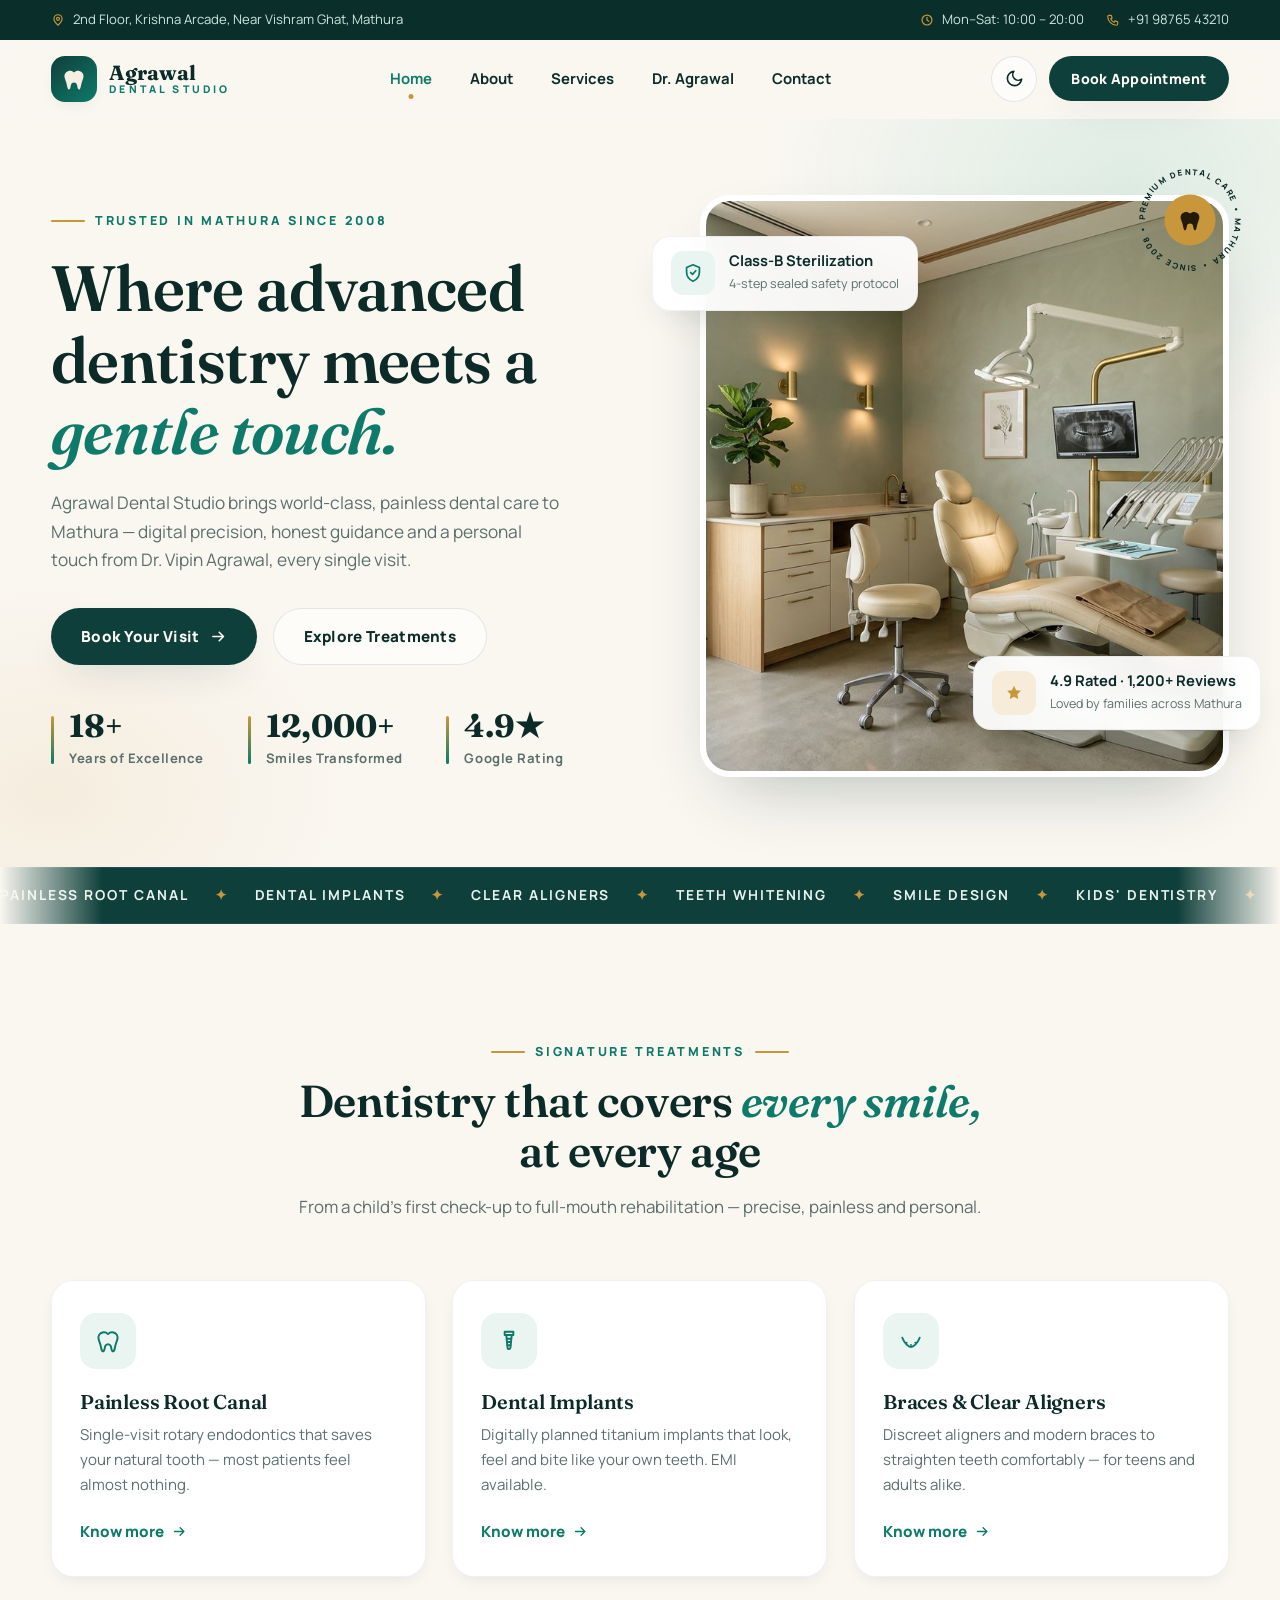
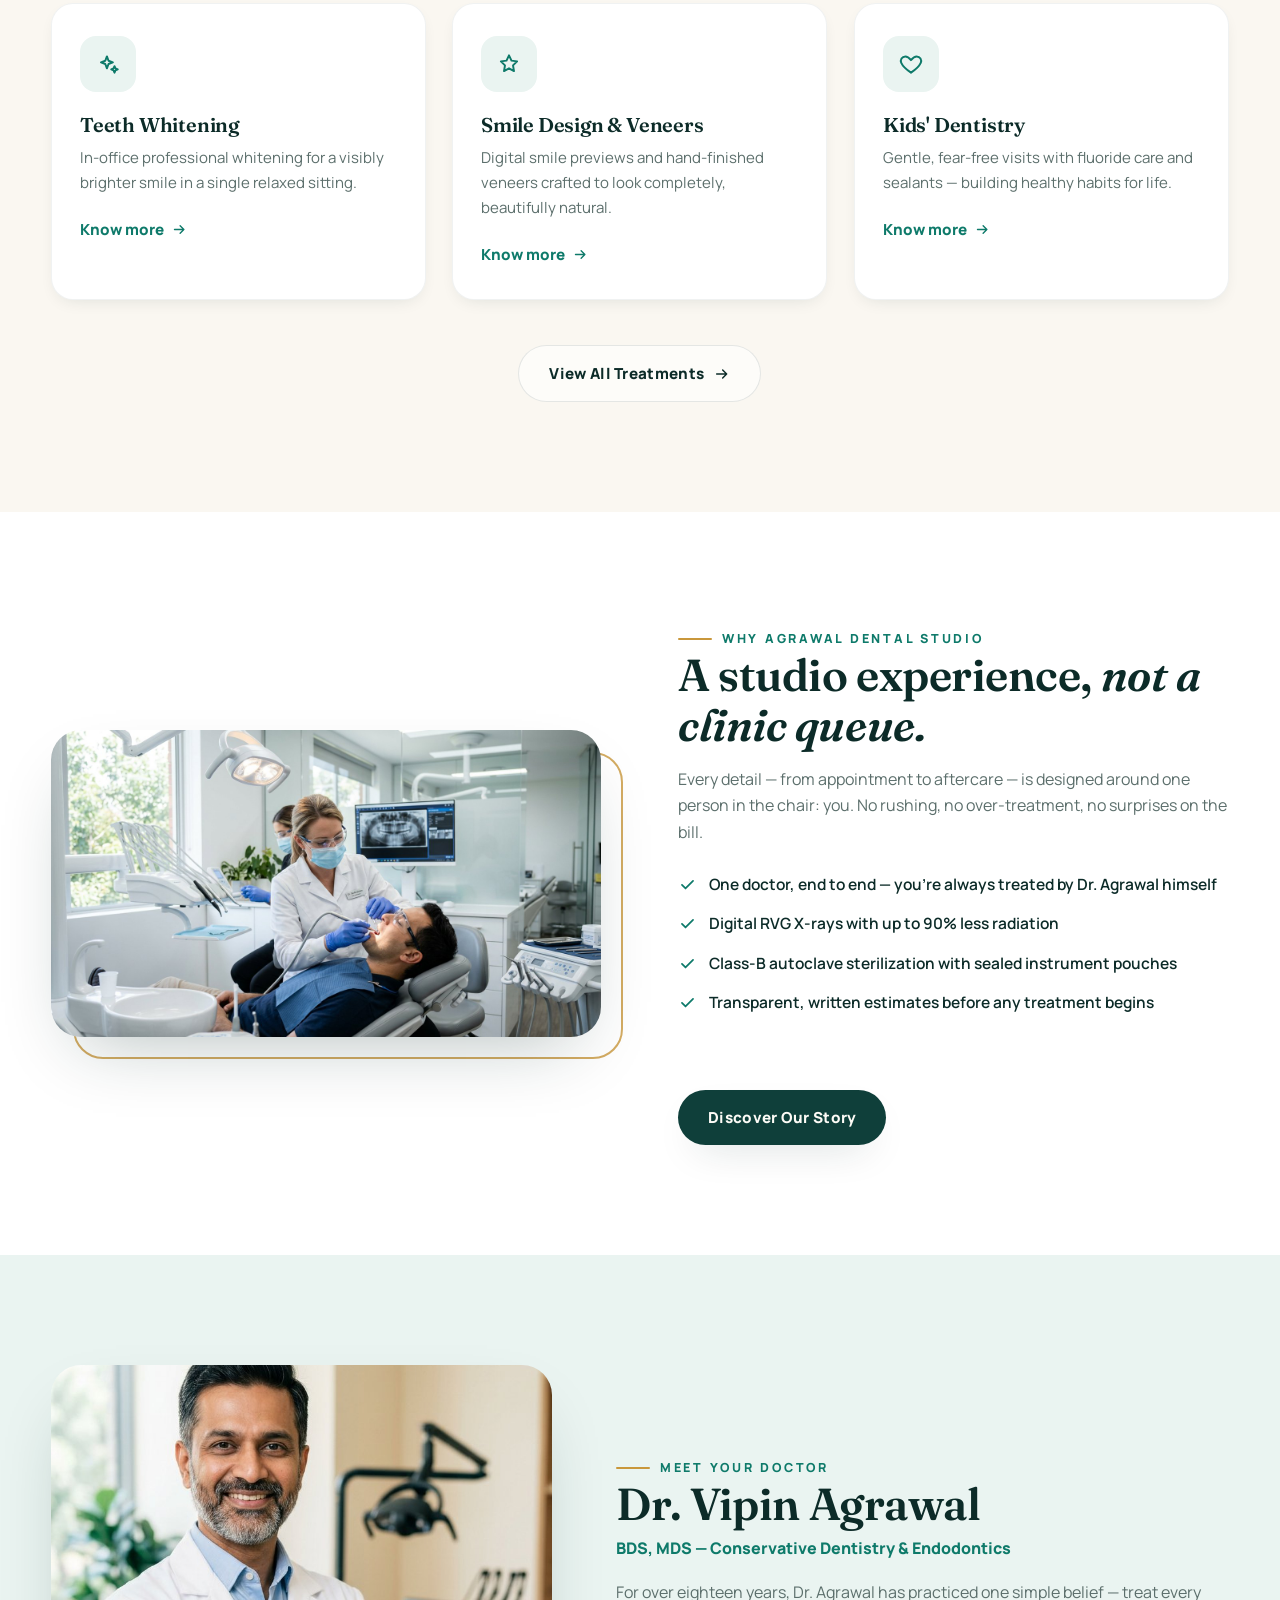
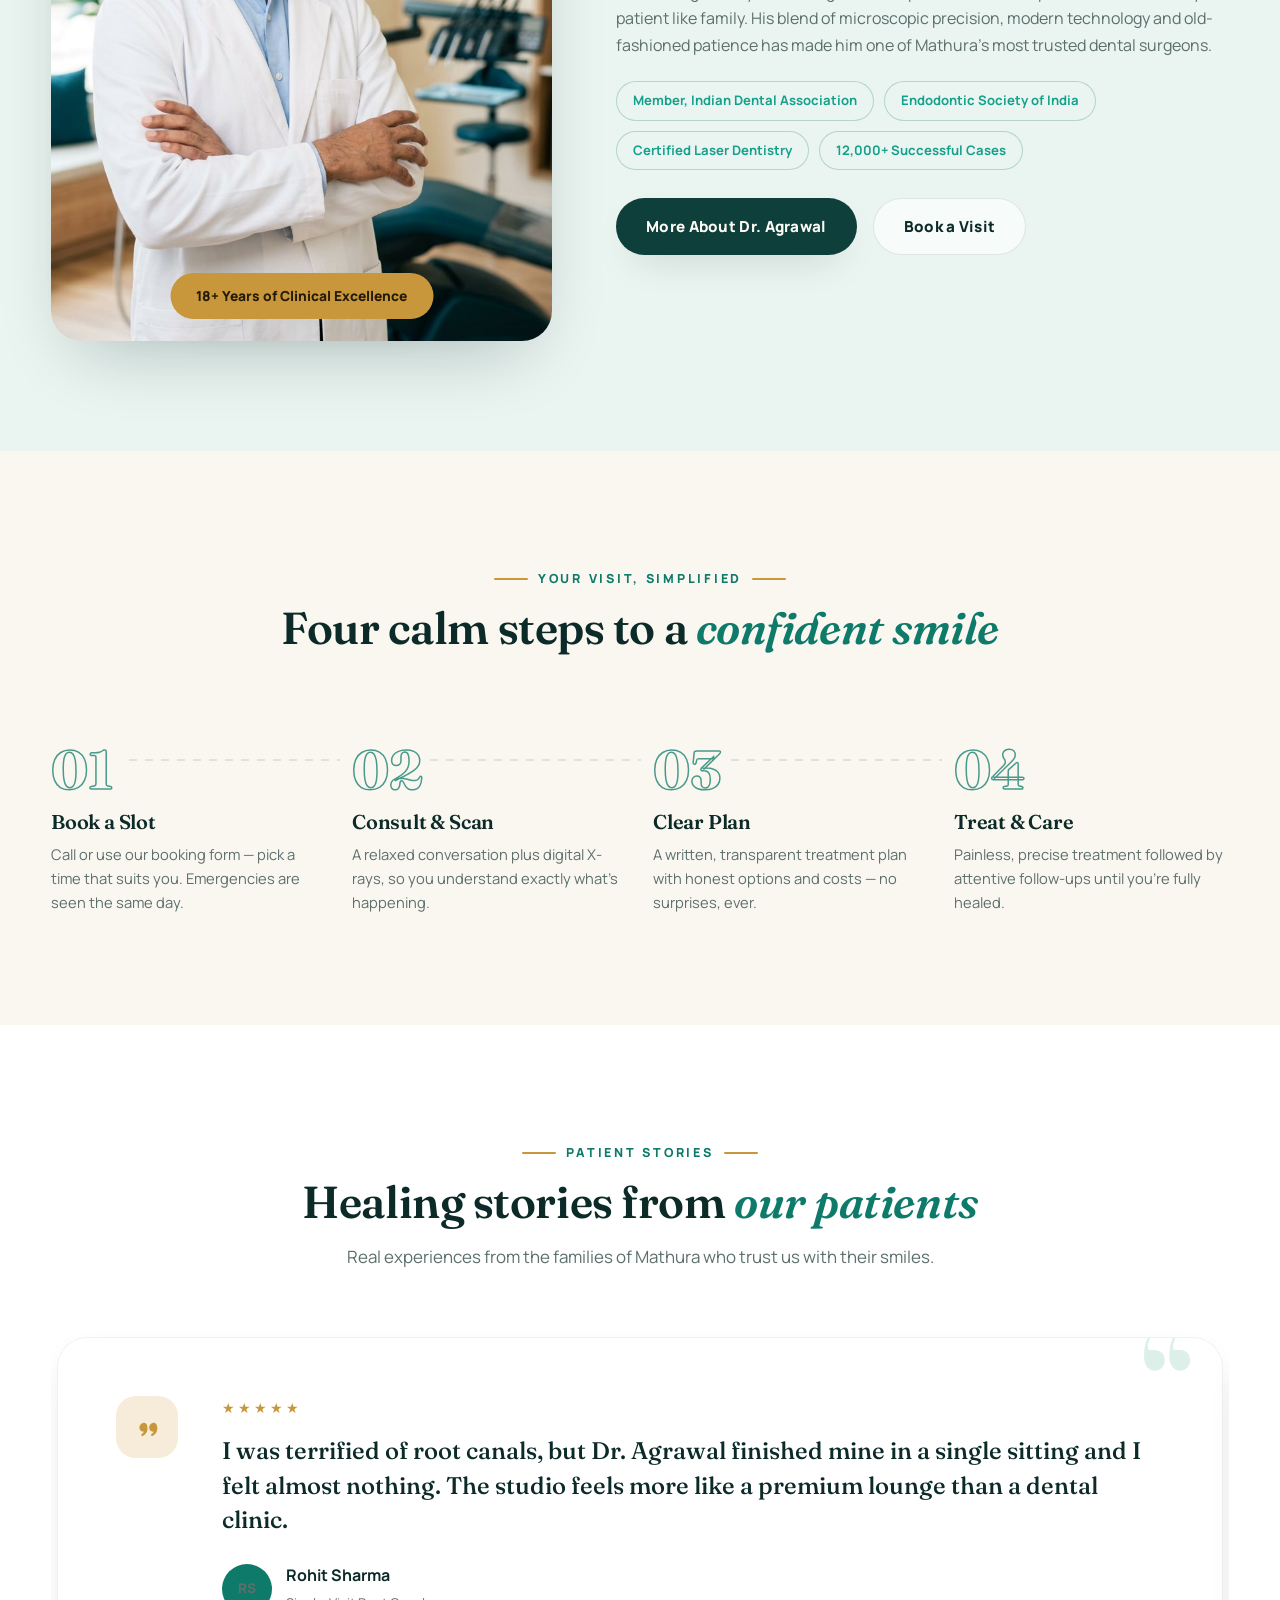
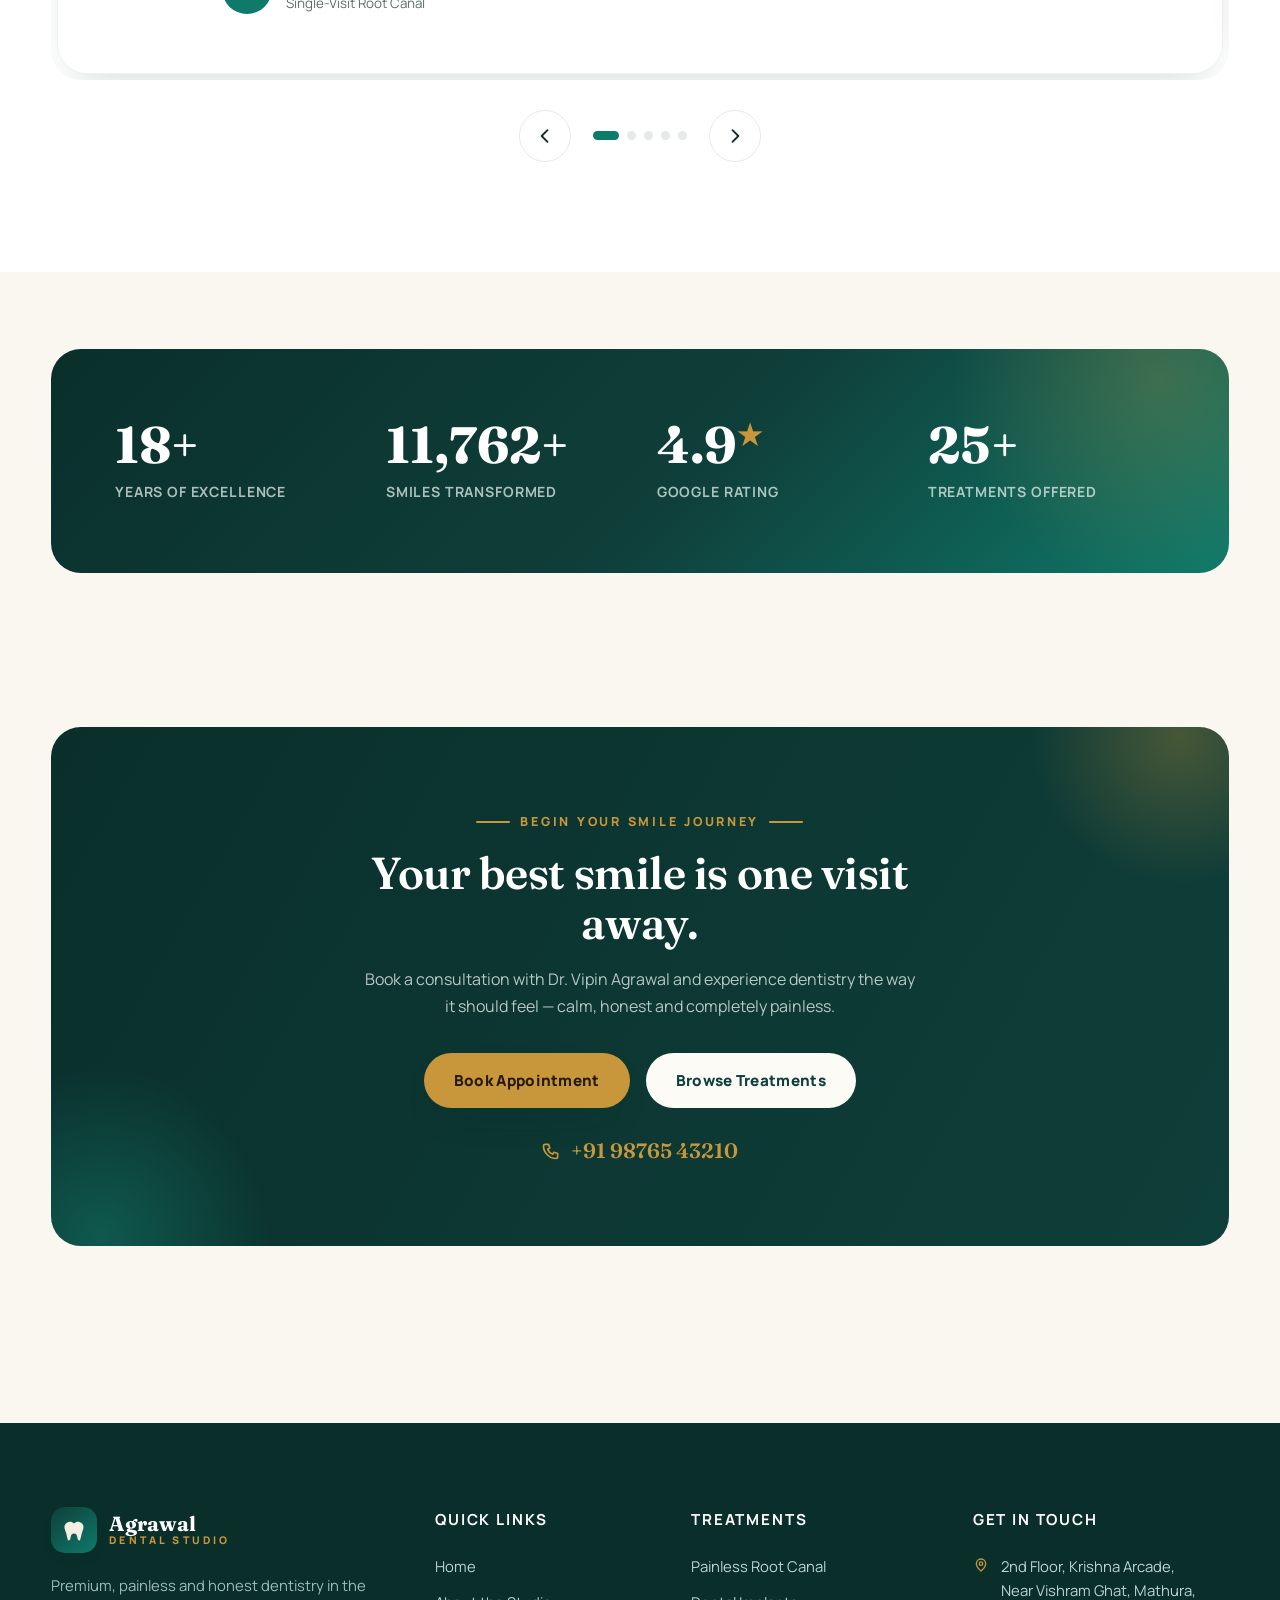
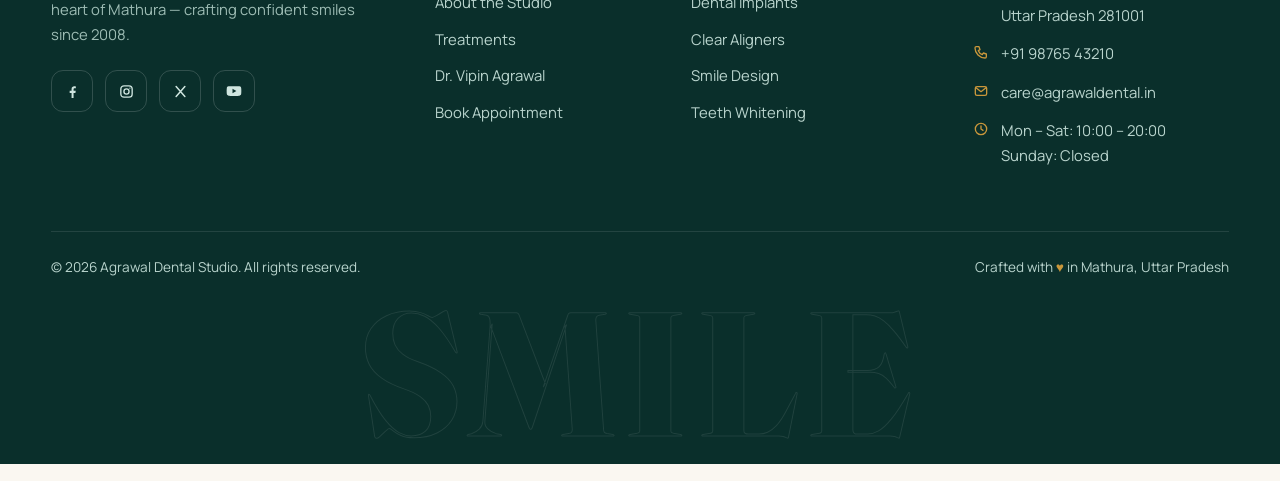
==== commit 19f0828a: "v2: dark midnight-emerald theme + cinematic motion system + placement/bug fixes - Dark theme (rich m" ====
--- a/index.html
+++ b/index.html
@@ -10,6 +10,7 @@
 <link rel="preconnect" href="https://fonts.gstatic.com" crossorigin>
 <link href="https://fonts.googleapis.com/css2?family=Fraunces:opsz,wght@9..144,500;9..144,600;9..144,700&family=Manrope:wght@400;500;600;700;800&display=swap" rel="stylesheet">
 <link rel="stylesheet" href="assets/css/style.css">
+<script>(function(){var t="light";try{t=localStorage.getItem("ads-theme")||(matchMedia("(prefers-color-scheme: dark)").matches?"dark":"light");}catch(e){}document.documentElement.setAttribute("data-theme",t);})();</script>
 </head>
 <body>
 
@@ -48,8 +49,13 @@
       <a href="services.html">Services</a>
       <a href="doctor.html">Dr. Agrawal</a>
       <a href="contact.html">Contact</a>
+      <a href="contact.html" class="btn btn-primary nav-cta">Book Appointment</a>
     </nav>
     <div class="header-cta">
+      <button class="theme-toggle" id="themeToggle" aria-label="Switch between light and dark theme" aria-pressed="false">
+        <svg class="icon-moon" width="19" height="19" viewBox="0 0 24 24" fill="none" stroke="currentColor" stroke-width="2" stroke-linecap="round" stroke-linejoin="round"><path d="M21 12.8A9 9 0 1 1 11.2 3a7 7 0 0 0 9.8 9.8z"/></svg>
+        <svg class="icon-sun" width="19" height="19" viewBox="0 0 24 24" fill="none" stroke="currentColor" stroke-width="2" stroke-linecap="round" stroke-linejoin="round"><circle cx="12" cy="12" r="4"/><path d="M12 2v2M12 20v2M4.9 4.9l1.4 1.4M17.7 17.7l1.4 1.4M2 12h2M20 12h2M4.9 19.1l1.4-1.4M17.7 6.3l1.4-1.4"/></svg>
+      </button>
       <a href="contact.html" class="btn btn-primary btn-sm">Book Appointment</a>
       <button class="nav-toggle" id="navToggle" aria-label="Toggle menu" aria-expanded="false">
         <svg width="22" height="22" viewBox="0 0 24 24" fill="none" stroke="currentColor" stroke-width="2" stroke-linecap="round"><path d="M4 7h16M4 12h16M4 17h16"/></svg>
--- a/assets/css/style.css
+++ b/assets/css/style.css
@@ -1,6 +1,6 @@
 /* ============================================================
-   AGRAWAL DENTAL STUDIO — Design System
-   Premium dental clinic demo · Mathura
+   AGRAWAL DENTAL STUDIO — Design System v2
+   Light + Dark premium themes · cinematic motion
    ============================================================ */
 
 :root {
@@ -18,6 +18,19 @@
   --muted: #5c6f6c;
   --line: rgba(12, 43, 40, 0.1);
   --line-soft: rgba(12, 43, 40, 0.06);
+
+  /* semantic surfaces */
+  --bg: var(--cream);
+  --surface: var(--paper);
+  --surface-2: #f3efe6;
+  --text: var(--ink);
+  --header-bg: rgba(250, 247, 241, 0.86);
+  --header-bg-solid: rgba(250, 247, 241, 0.97);
+  --field-bg: var(--cream);
+  --float-bg: rgba(255, 255, 255, 0.94);
+  --ghost-bg: rgba(255, 255, 255, 0.6);
+  --frame-border: #ffffff;
+
   --shadow-sm: 0 6px 18px -8px rgba(12, 43, 40, 0.14);
   --shadow-md: 0 16px 40px -18px rgba(12, 43, 40, 0.22);
   --shadow-lg: 0 30px 70px -30px rgba(12, 43, 40, 0.32);
@@ -26,6 +39,41 @@
   --font-display: "Fraunces", Georgia, "Times New Roman", serif;
   --font-body: "Manrope", "Segoe UI", Tahoma, sans-serif;
   --header-h: 78px;
+  color-scheme: light;
+}
+
+/* ---------- DARK THEME — midnight emerald & champagne ---------- */
+[data-theme="dark"] {
+  --ink: #ecf5f0;
+  --pine: #0d332d;
+  --pine-deep: #06100d;
+  --teal: #2ec4a5;
+  --teal-bright: #5eead4;
+  --mint: #10281f;
+  --teal-soft: rgba(46, 196, 165, 0.13);
+  --cream: #0a1411;
+  --paper: #0f1b17;
+  --gold: #e6b95c;
+  --gold-soft: rgba(230, 185, 92, 0.15);
+  --muted: #a3bab1;
+  --line: rgba(236, 245, 240, 0.14);
+  --line-soft: rgba(236, 245, 240, 0.07);
+
+  --bg: #0a1411;
+  --surface: #0f1b17;
+  --surface-2: #14231d;
+  --text: #ecf5f0;
+  --header-bg: rgba(8, 16, 13, 0.82);
+  --header-bg-solid: rgba(8, 16, 13, 0.96);
+  --field-bg: #0c1814;
+  --float-bg: rgba(15, 27, 23, 0.92);
+  --ghost-bg: rgba(255, 255, 255, 0.05);
+  --frame-border: #1b2c26;
+
+  --shadow-sm: 0 6px 18px -8px rgba(0, 0, 0, 0.5);
+  --shadow-md: 0 16px 40px -18px rgba(0, 0, 0, 0.6);
+  --shadow-lg: 0 30px 80px -30px rgba(0, 0, 0, 0.72);
+  color-scheme: dark;
 }
 
 /* ---------- Reset & base ---------- */
@@ -33,21 +81,22 @@
 html { scroll-behavior: smooth; }
 body {
   font-family: var(--font-body);
-  background: var(--cream);
-  color: var(--ink);
+  background: var(--bg);
+  color: var(--text);
   line-height: 1.65;
   font-size: 16px;
   -webkit-font-smoothing: antialiased;
   overflow-x: hidden;
+  transition: background-color 0.5s ease, color 0.5s ease;
 }
 img { max-width: 100%; display: block; }
 a { color: inherit; text-decoration: none; }
 ul, ol { list-style: none; }
 button { font-family: inherit; cursor: pointer; border: none; background: none; color: inherit; }
 input, select, textarea { font-family: inherit; font-size: inherit; color: inherit; }
-::selection { background: var(--teal); color: #fff; }
-
-h1, h2, h3, .display { font-family: var(--font-display); font-weight: 600; line-height: 1.12; letter-spacing: -0.01em; }
+::selection { background: var(--teal); color: #04231b; }
+
+h1, h2, h3, .display { font-family: var(--font-display); font-weight: 600; line-height: 1.12; letter-spacing: -0.01em; color: var(--text); }
 h1 { font-size: clamp(2.4rem, 5.2vw, 4rem); }
 h2 { font-size: clamp(1.9rem, 3.6vw, 2.8rem); }
 h3 { font-size: 1.25rem; }
@@ -56,6 +105,21 @@
 .container { width: min(1180px, 92%); margin-inline: auto; }
 .section { padding: clamp(70px, 9vw, 110px) 0; }
 .section-tight { padding: clamp(50px, 6vw, 80px) 0; }
+
+/* smooth theme swap on surfaces */
+.card, .site-header, .acc-item, .form-card, .info-card, .ts-card, .quote-block,
+.cred-list li, .field input, .field select, .field textarea, .nav, .float-card, .chip, .price {
+  transition: background-color 0.45s ease, color 0.45s ease, border-color 0.45s ease,
+              transform 0.35s ease, box-shadow 0.35s ease;
+}
+
+/* ---------- Scroll progress ---------- */
+.scroll-progress {
+  position: fixed; top: 0; left: 0; height: 3px; width: 0%;
+  background: linear-gradient(90deg, var(--gold), var(--teal-bright));
+  z-index: 100; border-radius: 0 3px 3px 0;
+  box-shadow: 0 0 12px rgba(201, 151, 59, 0.5);
+}
 
 /* ---------- Utilities ---------- */
 .eyebrow {
@@ -77,46 +141,65 @@
   padding: 15px 30px; border-radius: 999px;
   font-weight: 800; font-size: 0.95rem; letter-spacing: 0.02em;
   transition: transform 0.25s ease, box-shadow 0.25s ease, background 0.25s ease, color 0.25s ease;
-  white-space: nowrap;
+  white-space: nowrap; position: relative; overflow: hidden;
 }
 .btn svg { transition: transform 0.25s ease; }
 .btn:hover svg { transform: translateX(4px); }
 .btn-primary { background: var(--pine); color: #fdfbf6; box-shadow: var(--shadow-md); }
-.btn-primary:hover { background: var(--teal); transform: translateY(-3px); box-shadow: var(--shadow-lg); }
-.btn-ghost { border: 1.5px solid var(--line); color: var(--ink); background: rgba(255,255,255,0.6); }
+.btn-primary:hover { background: var(--teal); color: #04231b; transform: translateY(-3px); box-shadow: var(--shadow-lg); }
+[data-theme="dark"] .btn-primary { background: linear-gradient(135deg, var(--teal), #0e8a72); color: #04231b; }
+[data-theme="dark"] .btn-primary:hover { filter: brightness(1.12); }
+/* cinematic shine sweep */
+.btn-primary::after, .btn-gold::after {
+  content: ""; position: absolute; top: 0; left: -80%; width: 50%; height: 100%;
+  background: linear-gradient(105deg, transparent, rgba(255, 255, 255, 0.35), transparent);
+  transform: skewX(-20deg); transition: left 0.6s ease;
+}
+.btn-primary:hover::after, .btn-gold:hover::after { left: 130%; }
+.btn-ghost { border: 1.5px solid var(--line); color: var(--text); background: var(--ghost-bg); }
 .btn-ghost:hover { border-color: var(--teal); color: var(--teal); transform: translateY(-3px); }
 .btn-gold { background: var(--gold); color: #241a08; box-shadow: var(--shadow-md); }
 .btn-gold:hover { background: #dbaa4c; transform: translateY(-3px); }
+[data-theme="dark"] .btn-gold:hover { background: #f0c76e; }
 .btn-light { background: #fdfbf6; color: var(--pine); }
 .btn-light:hover { transform: translateY(-3px); box-shadow: var(--shadow-lg); }
+[data-theme="dark"] .btn-light { color: #0d332d; }
 .btn-sm { padding: 11px 22px; font-size: 0.88rem; }
 
-.text-link {
-  display: inline-flex; align-items: center; gap: 8px;
-  font-weight: 800; color: var(--teal); font-size: 0.95rem;
-}
+.text-link { display: inline-flex; align-items: center; gap: 8px; font-weight: 800; color: var(--teal); font-size: 0.95rem; }
 .text-link svg { transition: transform 0.25s; }
 .text-link:hover svg { transform: translateX(5px); }
 
 .chip {
   display: inline-flex; align-items: center; gap: 8px;
-  background: var(--teal-soft); color: var(--pine);
-  border: 1px solid rgba(14, 122, 106, 0.18);
+  background: var(--teal-soft); color: var(--teal-bright);
+  border: 1px solid rgba(14, 122, 106, 0.25);
   padding: 8px 16px; border-radius: 999px;
   font-size: 0.82rem; font-weight: 700;
 }
-
-/* ---------- Reveal animations ---------- */
-[data-reveal] { opacity: 0; transform: translateY(28px); transition: opacity 0.8s cubic-bezier(0.2, 0.7, 0.2, 1), transform 0.8s cubic-bezier(0.2, 0.7, 0.2, 1); }
-[data-reveal].revealed { opacity: 1; transform: none; }
-@media (prefers-reduced-motion: reduce) {
-  [data-reveal] { opacity: 1; transform: none; transition: none; }
-  html { scroll-behavior: auto; }
+[data-theme="dark"] .chip { border-color: rgba(94, 234, 212, 0.22); }
+
+/* ---------- Cinematic reveal ---------- */
+[data-reveal] {
+  opacity: 0; transform: translateY(34px) scale(0.985); filter: blur(10px);
+  transition: opacity 0.9s cubic-bezier(0.2, 0.7, 0.2, 1), transform 0.9s cubic-bezier(0.2, 0.7, 0.2, 1), filter 0.9s cubic-bezier(0.2, 0.7, 0.2, 1);
+  will-change: opacity, transform, filter;
+}
+[data-reveal].revealed { opacity: 1; transform: none; filter: blur(0); }
+
+/* Ken Burns breathing imagery */
+@keyframes kenburns {
+  0% { transform: scale(1) translate(0, 0); }
+  100% { transform: scale(1.08) translate(1.5%, -1.5%); }
+}
+.kenburns img, .hero-media .frame img, .gallery img, .split .media img, .doc-card .media img, .doc-hero .media img {
+  animation: kenburns 16s ease-in-out infinite alternate;
 }
 
 /* ---------- Topbar ---------- */
 .topbar { background: var(--pine-deep); color: #cfe5df; font-size: 0.82rem; }
-.topbar-inner { display: flex; justify-content: space-between; align-items: center; gap: 16px; padding: 9px 0; }
+[data-theme="dark"] .topbar { background: #040b09; border-bottom: 1px solid rgba(230, 185, 92, 0.12); }
+.topbar-inner { display: flex; justify-content: space-between; align-items: center; gap: 10px 16px; padding: 9px 0; flex-wrap: wrap; }
 .topbar-item { display: inline-flex; align-items: center; gap: 8px; }
 .topbar-item svg { color: var(--gold); flex: none; }
 .topbar-right { display: flex; gap: 22px; }
@@ -126,14 +209,14 @@
 
 /* ---------- Header ---------- */
 .site-header {
-  position: sticky; top: 0; z-index: 60;
-  background: rgba(250, 247, 241, 0.86);
+  position: sticky; top: 0; z-index: 80;
+  background: var(--header-bg);
   backdrop-filter: blur(14px); -webkit-backdrop-filter: blur(14px);
   border-bottom: 1px solid transparent;
   transition: box-shadow 0.3s, border-color 0.3s, background 0.3s;
 }
-.site-header.scrolled { border-color: var(--line-soft); box-shadow: var(--shadow-sm); background: rgba(250, 247, 241, 0.97); }
-.header-inner { display: flex; align-items: center; justify-content: space-between; gap: 24px; height: var(--header-h); }
+.site-header.scrolled { border-color: var(--line-soft); box-shadow: var(--shadow-sm); background: var(--header-bg-solid); }
+.header-inner { display: flex; align-items: center; justify-content: space-between; gap: 20px; height: var(--header-h); }
 
 .brand { display: inline-flex; align-items: center; gap: 12px; }
 .brand-mark {
@@ -142,13 +225,14 @@
   display: grid; place-items: center; color: #f4efe2;
   box-shadow: var(--shadow-sm);
 }
-.brand-name { font-family: var(--font-display); font-size: 1.28rem; font-weight: 700; line-height: 1.05; color: var(--ink); }
+[data-theme="dark"] .brand-mark { background: linear-gradient(140deg, #12463d, var(--teal)); color: #06231c; }
+.brand-name { font-family: var(--font-display); font-size: 1.28rem; font-weight: 700; line-height: 1.05; color: var(--text); }
 .brand-name small { display: block; font-family: var(--font-body); font-size: 0.66rem; font-weight: 800; letter-spacing: 0.3em; text-transform: uppercase; color: var(--teal); }
 
 .nav { display: flex; align-items: center; gap: 6px; }
 .nav a {
   position: relative; padding: 10px 16px; border-radius: 999px;
-  font-weight: 700; font-size: 0.93rem; color: var(--ink);
+  font-weight: 700; font-size: 0.93rem; color: var(--text);
   transition: color 0.2s, background 0.2s;
 }
 .nav a:hover { color: var(--teal); background: var(--teal-soft); }
@@ -157,23 +241,35 @@
   content: ""; position: absolute; left: 50%; bottom: 2px; transform: translateX(-50%);
   width: 5px; height: 5px; border-radius: 50%; background: var(--gold);
 }
-
-.header-cta { display: flex; align-items: center; gap: 14px; }
+.nav-cta { display: none; }
+
+.header-cta { display: flex; align-items: center; gap: 12px; }
 .nav-toggle { display: none; width: 46px; height: 46px; border-radius: 12px; border: 1px solid var(--line); place-items: center; }
 .nav-toggle svg { display: block; }
+
+.theme-toggle {
+  width: 46px; height: 46px; border-radius: 50%; border: 1px solid var(--line);
+  display: grid; place-items: center; color: var(--text); background: var(--ghost-bg);
+  transition: all 0.3s ease;
+}
+.theme-toggle:hover { border-color: var(--gold); color: var(--gold); transform: rotate(20deg); }
+.theme-toggle .icon-sun { display: none; }
+[data-theme="dark"] .theme-toggle .icon-sun { display: block; }
+[data-theme="dark"] .theme-toggle .icon-moon { display: none; }
 
 @media (max-width: 1020px) {
   .nav {
     position: fixed; inset: 0 0 auto 0; z-index: 70;
     flex-direction: column; align-items: stretch; gap: 4px;
-    background: var(--cream); padding: calc(var(--header-h) + 20px) 6% 30px;
-    transform: translateY(-110%); transition: transform 0.4s cubic-bezier(0.2, 0.8, 0.2, 1);
+    background: var(--bg); padding: calc(var(--header-h) + 20px) 6% 30px;
+    transform: translateY(-110%); transition: transform 0.45s cubic-bezier(0.2, 0.8, 0.2, 1);
     box-shadow: var(--shadow-lg); border-radius: 0 0 26px 26px;
   }
   .nav a { padding: 14px 18px; font-size: 1.05rem; }
   .nav.open { transform: translateY(0); }
+  .nav-cta { display: inline-flex; justify-content: center; margin-top: 14px; }
   .nav-toggle { display: grid; }
-  .header-cta .btn { display: none; }
+  .header-cta > .btn { display: none; }
 }
 
 /* ---------- Hero ---------- */
@@ -185,6 +281,11 @@
     radial-gradient(480px 340px at 4% 90%, rgba(201, 151, 59, 0.1), transparent 65%);
   pointer-events: none;
 }
+[data-theme="dark"] .hero::before {
+  background:
+    radial-gradient(620px 420px at 88% 6%, rgba(46, 196, 165, 0.14), transparent 65%),
+    radial-gradient(520px 380px at 2% 92%, rgba(230, 185, 92, 0.1), transparent 65%);
+}
 .hero-grid { position: relative; display: grid; grid-template-columns: 1.05fr 0.95fr; gap: clamp(36px, 5vw, 70px); align-items: center; }
 .hero-copy .eyebrow { margin-bottom: 20px; }
 .hero-copy h1 { margin-bottom: 22px; }
@@ -195,34 +296,37 @@
 .hero-stats { display: flex; gap: clamp(22px, 3.4vw, 46px); flex-wrap: wrap; }
 .hstat { position: relative; padding-left: 18px; }
 .hstat::before { content: ""; position: absolute; left: 0; top: 6px; bottom: 6px; width: 3px; border-radius: 3px; background: linear-gradient(var(--gold), var(--teal)); }
-.hstat .num { font-family: var(--font-display); font-size: 2rem; font-weight: 700; color: var(--pine); line-height: 1; }
+.hstat .num { font-family: var(--font-display); font-size: 2rem; font-weight: 700; color: var(--text); line-height: 1; }
+[data-theme="dark"] .hstat .num { color: #f4efe2; }
 .hstat .lbl { font-size: 0.82rem; font-weight: 700; color: var(--muted); letter-spacing: 0.04em; margin-top: 6px; }
 
 .hero-media { position: relative; }
 .hero-media .frame {
   border-radius: var(--radius-lg); overflow: hidden;
   box-shadow: var(--shadow-lg); aspect-ratio: 4 / 4.4;
-  border: 6px solid #fff;
+  border: 6px solid var(--frame-border);
+  will-change: transform;
 }
 .hero-media .frame img { width: 100%; height: 100%; object-fit: cover; }
 
 .float-card {
   position: absolute; display: flex; gap: 14px; align-items: center;
-  background: rgba(255, 255, 255, 0.94); backdrop-filter: blur(8px);
+  background: var(--float-bg); backdrop-filter: blur(10px);
   border: 1px solid var(--line-soft); border-radius: 18px;
   padding: 14px 18px; box-shadow: var(--shadow-md);
   animation: floaty 6s ease-in-out infinite;
 }
 .float-card .fc-icon { width: 44px; height: 44px; border-radius: 12px; display: grid; place-items: center; flex: none; }
-.float-card b { display: block; font-size: 0.92rem; color: var(--ink); line-height: 1.25; }
+.float-card b { display: block; font-size: 0.92rem; color: var(--text); line-height: 1.25; }
 .float-card span { font-size: 0.78rem; color: var(--muted); }
 .float-card.fc-top { top: 7%; left: -9%; }
 .float-card.fc-bottom { bottom: 8%; right: -6%; animation-delay: 1.6s; }
 @keyframes floaty { 0%, 100% { transform: translateY(0); } 50% { transform: translateY(-12px); } }
 
-.spin-badge { position: absolute; top: -34px; right: -20px; width: 118px; height: 118px; }
-.spin-badge .ring { animation: spin 20s linear infinite; transform-origin: 50% 50%; }
-.spin-badge text { font-size: 10.2px; font-weight: 800; letter-spacing: 2.6px; fill: var(--pine); font-family: var(--font-body); }
+.spin-badge { position: absolute; top: -34px; right: -20px; width: 118px; height: 118px; will-change: transform; }
+.spin-badge .ring { animation: spin 22s linear infinite; transform-origin: 50% 50%; }
+.spin-badge text { font-size: 8.2px; font-weight: 800; letter-spacing: 1.6px; fill: var(--text); font-family: var(--font-body); }
+[data-theme="dark"] .spin-badge text { fill: var(--gold); }
 .spin-badge .core { fill: var(--gold); }
 @keyframes spin { to { transform: rotate(360deg); } }
 
@@ -239,8 +343,14 @@
 }
 
 /* ---------- Marquee ---------- */
-.marquee { background: var(--pine); color: #e9f3ef; overflow: hidden; padding: 16px 0; border-block: 1px solid rgba(255,255,255,0.08); }
-.marquee-track { display: flex; gap: 0; width: max-content; animation: marquee 32s linear infinite; }
+.marquee {
+  background: var(--pine); color: #e9f3ef; overflow: hidden; padding: 16px 0;
+  border-block: 1px solid rgba(255, 255, 255, 0.08);
+  mask-image: linear-gradient(90deg, transparent, #000 8%, #000 92%, transparent);
+  -webkit-mask-image: linear-gradient(90deg, transparent, #000 8%, #000 92%, transparent);
+}
+[data-theme="dark"] .marquee { background: #0d2a24; border-block-color: rgba(94, 234, 212, 0.12); }
+.marquee-track { display: flex; width: max-content; animation: marquee 34s linear infinite; }
 .marquee:hover .marquee-track { animation-play-state: paused; }
 .marquee-track span { display: inline-flex; align-items: center; gap: 26px; padding-right: 26px; font-weight: 700; letter-spacing: 0.14em; font-size: 0.86rem; text-transform: uppercase; white-space: nowrap; }
 .marquee-track i { color: var(--gold); font-style: normal; }
@@ -255,19 +365,20 @@
 @media (max-width: 640px) { .cols-2, .cols-3, .cols-4 { grid-template-columns: 1fr; } }
 
 .card {
-  background: var(--paper); border: 1px solid var(--line-soft);
+  background: var(--surface); border: 1px solid var(--line-soft);
   border-radius: var(--radius); padding: 32px 28px;
   box-shadow: var(--shadow-sm);
-  transition: transform 0.35s ease, box-shadow 0.35s ease, border-color 0.35s ease;
   position: relative; overflow: hidden;
-}
-.card:hover { transform: translateY(-8px); box-shadow: var(--shadow-lg); border-color: rgba(14, 122, 106, 0.25); }
+  will-change: transform;
+}
+.card:hover { transform: translateY(-8px); box-shadow: var(--shadow-lg); border-color: rgba(14, 122, 106, 0.35); }
 .card .icon {
   width: 56px; height: 56px; border-radius: 16px; display: grid; place-items: center;
   background: var(--teal-soft); color: var(--teal); margin-bottom: 22px;
   transition: background 0.3s, color 0.3s, transform 0.3s;
 }
 .card:hover .icon { background: var(--pine); color: #f2ede0; transform: rotate(-6deg) scale(1.05); }
+[data-theme="dark"] .card:hover .icon { background: var(--teal); color: #04231b; }
 .card h3 { margin-bottom: 10px; }
 .card p { font-size: 0.94rem; }
 .card .card-foot { margin-top: 20px; }
@@ -275,19 +386,21 @@
 .card.tinted { background: linear-gradient(160deg, var(--pine), var(--teal)); border: none; color: #eef6f2; }
 .card.tinted p { color: rgba(238, 246, 242, 0.78); }
 .card.tinted .icon { background: rgba(255, 255, 255, 0.12); color: var(--gold); }
+[data-theme="dark"] .card.tinted { background: linear-gradient(160deg, #113c34, #0e6b58); }
 
 /* ---------- Split sections ---------- */
 .split { display: grid; grid-template-columns: 1fr 1fr; gap: clamp(40px, 6vw, 84px); align-items: center; }
-.split .media { position: relative; }
+.split .media { position: relative; z-index: 0; }
 .split .media img { border-radius: var(--radius-lg); box-shadow: var(--shadow-lg); width: 100%; object-fit: cover; }
-.split .media .accent-frame { position: absolute; inset: 22px -22px -22px 22px; border: 2px solid var(--gold); border-radius: var(--radius-lg); z-index: -1; }
+.split .media .accent-frame { position: absolute; inset: 22px -22px -22px 22px; border: 2px solid var(--gold); border-radius: var(--radius-lg); z-index: -1; opacity: 0.8; }
 .split .checklist { margin-top: 26px; display: grid; gap: 14px; }
-.split .checklist li { display: flex; gap: 12px; align-items: flex-start; font-weight: 600; color: var(--ink); font-size: 0.97rem; }
+.split .checklist li { display: flex; gap: 12px; align-items: flex-start; font-weight: 600; color: var(--text); font-size: 0.97rem; }
 .split .checklist li svg { flex: none; margin-top: 3px; color: var(--teal); }
 @media (max-width: 920px) { .split { grid-template-columns: 1fr; } .split .media .accent-frame { inset: 16px -10px -10px 16px; } }
 
 /* ---------- Stats band ---------- */
 .band { background: linear-gradient(135deg, var(--pine-deep), var(--pine) 55%, var(--teal)); color: #eaf4f0; border-radius: var(--radius-lg); padding: clamp(44px, 6vw, 70px) clamp(28px, 5vw, 70px); position: relative; overflow: hidden; }
+[data-theme="dark"] .band { background: linear-gradient(135deg, #04120e, #0d332d 55%, #10695a); border: 1px solid rgba(94, 234, 212, 0.15); }
 .band::before { content: ""; position: absolute; width: 420px; height: 420px; border-radius: 50%; right: -140px; top: -180px; background: radial-gradient(circle, rgba(201, 151, 59, 0.25), transparent 70%); }
 .band-grid { display: grid; grid-template-columns: repeat(4, 1fr); gap: 34px; position: relative; }
 .band .num { font-family: var(--font-display); font-size: clamp(2.2rem, 4vw, 3.2rem); font-weight: 700; color: #fff; line-height: 1; }
@@ -298,10 +411,10 @@
 /* ---------- Testimonials ---------- */
 .ts-slider { position: relative; }
 .ts-viewport { overflow: hidden; border-radius: var(--radius-lg); }
-.ts-track { display: flex; transition: transform 0.65s cubic-bezier(0.25, 0.8, 0.25, 1); }
+.ts-track { display: flex; transition: transform 0.7s cubic-bezier(0.22, 0.9, 0.24, 1); }
 .ts-slide { min-width: 100%; padding: 6px; }
 .ts-card {
-  background: var(--paper); border: 1px solid var(--line-soft); border-radius: var(--radius-lg);
+  background: var(--surface); border: 1px solid var(--line-soft); border-radius: var(--radius-lg);
   padding: clamp(32px, 5vw, 58px); box-shadow: var(--shadow-md);
   display: grid; grid-template-columns: auto 1fr; gap: clamp(22px, 4vw, 44px); align-items: start;
   position: relative; overflow: hidden;
@@ -310,16 +423,17 @@
   content: "\201C"; position: absolute; font-family: var(--font-display);
   font-size: 12rem; line-height: 1; color: var(--mint); top: -30px; right: 26px;
 }
+[data-theme="dark"] .ts-card::before { color: rgba(46, 196, 165, 0.12); }
 .ts-card .quote-mark { width: 62px; height: 62px; border-radius: 20px; background: var(--gold-soft); color: var(--gold); display: grid; place-items: center; }
-.ts-card blockquote { font-family: var(--font-display); font-size: clamp(1.15rem, 2.2vw, 1.5rem); line-height: 1.45; color: var(--ink); font-weight: 500; position: relative; }
+.ts-card blockquote { font-family: var(--font-display); font-size: clamp(1.15rem, 2.2vw, 1.5rem); line-height: 1.45; color: var(--text); font-weight: 500; position: relative; }
 .ts-meta { display: flex; align-items: center; gap: 14px; margin-top: 24px; }
 .ts-avatar { width: 50px; height: 50px; border-radius: 50%; display: grid; place-items: center; font-weight: 800; color: #fff; font-size: 1rem; flex: none; }
-.ts-meta b { display: block; color: var(--ink); }
+.ts-meta b { display: block; color: var(--text); }
 .ts-meta span { font-size: 0.84rem; color: var(--muted); }
 .ts-stars { color: var(--gold); letter-spacing: 3px; font-size: 0.9rem; margin-bottom: 14px; }
 .ts-nav { display: flex; align-items: center; justify-content: center; gap: 22px; margin-top: 30px; }
-.ts-btn { width: 52px; height: 52px; border-radius: 50%; border: 1.5px solid var(--line); display: grid; place-items: center; transition: all 0.25s; }
-.ts-btn:hover { background: var(--pine); color: #fff; border-color: var(--pine); }
+.ts-btn { width: 52px; height: 52px; border-radius: 50%; border: 1.5px solid var(--line); display: grid; place-items: center; transition: all 0.25s; color: var(--text); }
+.ts-btn:hover { background: var(--teal); color: #04231b; border-color: var(--teal); transform: scale(1.08); }
 .ts-dots { display: flex; gap: 8px; }
 .ts-dots button { width: 9px; height: 9px; border-radius: 99px; background: var(--line); transition: all 0.3s; }
 .ts-dots button.on { width: 26px; background: var(--teal); }
@@ -328,18 +442,20 @@
 /* ---------- Doctor spotlight ---------- */
 .doctor-strip { background: var(--teal-soft); }
 .doc-card { display: grid; grid-template-columns: 0.9fr 1.1fr; gap: clamp(30px, 5vw, 70px); align-items: center; }
-.doc-card .media { position: relative; }
+.doc-card .media { position: relative; z-index: 0; }
 .doc-card .media img { border-radius: var(--radius-lg); box-shadow: var(--shadow-lg); aspect-ratio: 4/4.6; object-fit: cover; width: 100%; }
 .doc-card .exp-ribbon {
   position: absolute; bottom: 22px; left: 50%; transform: translateX(-50%);
   background: var(--gold); color: #241a08; font-weight: 800; font-size: 0.86rem;
   padding: 12px 26px; border-radius: 999px; box-shadow: var(--shadow-md); white-space: nowrap;
 }
+@media (max-width: 480px) { .doc-card .exp-ribbon { font-size: 0.74rem; padding: 10px 18px; white-space: normal; text-align: center; width: max-content; max-width: 86%; } }
 .doc-card .chips { display: flex; flex-wrap: wrap; gap: 10px; margin: 22px 0 28px; }
 @media (max-width: 920px) { .doc-card { grid-template-columns: 1fr; } .doc-card .media { max-width: 460px; margin-inline: auto; } }
 
 /* ---------- CTA band ---------- */
 .cta-band { position: relative; overflow: hidden; background: linear-gradient(120deg, var(--pine-deep), var(--pine)); border-radius: var(--radius-lg); color: #f0f7f4; padding: clamp(46px, 6vw, 78px); text-align: center; }
+[data-theme="dark"] .cta-band { background: linear-gradient(120deg, #04120e, #0d332d); border: 1px solid rgba(230, 185, 92, 0.18); }
 .cta-band::before, .cta-band::after { content: ""; position: absolute; border-radius: 50%; }
 .cta-band::before { width: 340px; height: 340px; left: -120px; bottom: -160px; background: radial-gradient(circle, rgba(20, 160, 138, 0.35), transparent 70%); }
 .cta-band::after { width: 300px; height: 300px; right: -100px; top: -140px; background: radial-gradient(circle, rgba(201, 151, 59, 0.3), transparent 70%); }
@@ -366,7 +482,7 @@
 
 /* ---------- Services page ---------- */
 .svc-card { display: flex; flex-direction: column; }
-.svc-card .svc-top { display: flex; justify-content: space-between; align-items: flex-start; margin-bottom: 20px; }
+.svc-card .svc-top { display: flex; justify-content: space-between; align-items: flex-start; gap: 12px; margin-bottom: 20px; }
 .svc-card .price { font-size: 0.78rem; font-weight: 800; color: var(--gold); background: var(--gold-soft); padding: 7px 14px; border-radius: 999px; white-space: nowrap; }
 .svc-card ul { margin-top: 16px; display: grid; gap: 9px; }
 .svc-card ul li { display: flex; gap: 10px; font-size: 0.9rem; font-weight: 600; color: var(--muted); align-items: flex-start; }
@@ -378,7 +494,7 @@
 .step::before {
   counter-increment: step; content: "0" counter(step);
   font-family: var(--font-display); font-size: 3.4rem; font-weight: 700;
-  color: transparent; -webkit-text-stroke: 1.5px var(--teal); opacity: 0.65; line-height: 1;
+  color: transparent; -webkit-text-stroke: 1.5px var(--teal); opacity: 0.75; line-height: 1;
 }
 .step::after { content: ""; position: absolute; top: 46px; left: 78px; right: -14px; height: 1.5px; background: repeating-linear-gradient(90deg, var(--line) 0 8px, transparent 8px 16px); }
 .step:last-child::after { display: none; }
@@ -389,11 +505,11 @@
 
 /* FAQ accordion */
 .acc { max-width: 820px; margin-inline: auto; display: grid; gap: 14px; }
-.acc-item { background: var(--paper); border: 1px solid var(--line-soft); border-radius: 18px; overflow: hidden; transition: box-shadow 0.3s, border-color 0.3s; }
-.acc-item.open { border-color: rgba(14, 122, 106, 0.3); box-shadow: var(--shadow-md); }
-.acc-head { width: 100%; display: flex; justify-content: space-between; align-items: center; gap: 18px; text-align: left; padding: 22px 26px; font-weight: 800; font-size: 1rem; color: var(--ink); }
+.acc-item { background: var(--surface); border: 1px solid var(--line-soft); border-radius: 18px; overflow: hidden; }
+.acc-item.open { border-color: rgba(14, 122, 106, 0.4); box-shadow: var(--shadow-md); }
+.acc-head { width: 100%; display: flex; justify-content: space-between; align-items: center; gap: 18px; text-align: left; padding: 22px 26px; font-weight: 800; font-size: 1rem; color: var(--text); }
 .acc-head .plus { flex: none; width: 34px; height: 34px; border-radius: 50%; background: var(--teal-soft); color: var(--teal); display: grid; place-items: center; transition: transform 0.35s, background 0.3s, color 0.3s; }
-.acc-item.open .plus { transform: rotate(45deg); background: var(--pine); color: #fff; }
+.acc-item.open .plus { transform: rotate(45deg); background: var(--teal); color: #04231b; }
 .acc-body { max-height: 0; overflow: hidden; transition: max-height 0.45s cubic-bezier(0.25, 0.8, 0.25, 1); }
 .acc-body p { padding: 0 26px 24px; font-size: 0.95rem; }
 
@@ -403,7 +519,7 @@
 .timeline::before { content: ""; position: absolute; left: 8px; top: 6px; bottom: 6px; width: 2px; background: linear-gradient(var(--gold), var(--teal)); border-radius: 2px; }
 .tl-item { position: relative; padding-bottom: 40px; }
 .tl-item:last-child { padding-bottom: 0; }
-.tl-item::before { content: ""; position: absolute; left: -33px; top: 6px; width: 16px; height: 16px; border-radius: 50%; background: var(--cream); border: 3.5px solid var(--teal); box-shadow: 0 0 0 5px var(--teal-soft); }
+.tl-item::before { content: ""; position: absolute; left: -33px; top: 6px; width: 16px; height: 16px; border-radius: 50%; background: var(--bg); border: 3.5px solid var(--teal); box-shadow: 0 0 0 5px var(--teal-soft); }
 .tl-item .year { font-family: var(--font-display); font-weight: 700; color: var(--gold); font-size: 1.15rem; }
 .tl-item h3 { margin: 6px 0 8px; }
 .tl-item p { max-width: 560px; font-size: 0.95rem; }
@@ -411,44 +527,45 @@
 .gallery { display: grid; grid-template-columns: repeat(3, 1fr); grid-auto-rows: 220px; gap: 20px; }
 .gallery figure { border-radius: var(--radius); overflow: hidden; position: relative; box-shadow: var(--shadow-md); }
 .gallery figure.tall { grid-row: span 2; }
-.gallery img { width: 100%; height: 100%; object-fit: cover; transition: transform 0.6s ease; }
-.gallery figure:hover img { transform: scale(1.06); }
+.gallery img { width: 100%; height: 100%; object-fit: cover; }
+.gallery figure:hover img { animation-play-state: paused; }
 .gallery figcaption { position: absolute; inset: auto 0 0 0; padding: 40px 20px 16px; color: #fff; font-weight: 700; font-size: 0.9rem; background: linear-gradient(transparent, rgba(10, 47, 43, 0.85)); }
 @media (max-width: 860px) { .gallery { grid-template-columns: repeat(2, 1fr); } }
 @media (max-width: 560px) { .gallery { grid-template-columns: 1fr; } .gallery figure.tall { grid-row: span 1; } }
 
 /* ---------- Doctor page ---------- */
 .doc-hero { display: grid; grid-template-columns: 0.85fr 1.15fr; gap: clamp(36px, 5vw, 76px); align-items: center; }
+.doc-hero .media { position: relative; z-index: 0; }
 .doc-hero .media img { border-radius: var(--radius-lg); box-shadow: var(--shadow-lg); aspect-ratio: 4/4.5; object-fit: cover; width: 100%; }
 .doc-hero .degrees { margin: 18px 0 6px; font-weight: 800; color: var(--teal); letter-spacing: 0.04em; }
-.quote-block { position: relative; background: var(--paper); border-radius: var(--radius-lg); border: 1px solid var(--line-soft); padding: clamp(36px, 5vw, 60px); box-shadow: var(--shadow-md); }
+.quote-block { position: relative; background: var(--surface); border-radius: var(--radius-lg); border: 1px solid var(--line-soft); padding: clamp(36px, 5vw, 60px); box-shadow: var(--shadow-md); }
 .quote-block::before { content: "\201C"; font-family: var(--font-display); font-size: 7rem; line-height: 0.6; color: var(--gold); display: block; margin-bottom: 26px; }
-.quote-block p { font-family: var(--font-display); font-size: clamp(1.3rem, 2.6vw, 1.8rem); color: var(--ink); line-height: 1.4; }
+.quote-block p { font-family: var(--font-display); font-size: clamp(1.3rem, 2.6vw, 1.8rem); color: var(--text); line-height: 1.4; }
 .quote-block footer { margin-top: 22px; font-weight: 800; color: var(--teal); }
 @media (max-width: 920px) { .doc-hero { grid-template-columns: 1fr; } .doc-hero .media { max-width: 460px; margin-inline: auto; } }
 
 .cred-list { display: grid; gap: 16px; }
-.cred-list li { display: flex; gap: 16px; align-items: flex-start; background: var(--paper); border: 1px solid var(--line-soft); padding: 20px 24px; border-radius: 18px; box-shadow: var(--shadow-sm); }
+.cred-list li { display: flex; gap: 16px; align-items: flex-start; background: var(--surface); border: 1px solid var(--line-soft); padding: 20px 24px; border-radius: 18px; box-shadow: var(--shadow-sm); }
 .cred-list .yr { font-family: var(--font-display); font-weight: 700; color: var(--gold); min-width: 58px; }
-.cred-list b { display: block; color: var(--ink); }
+.cred-list b { display: block; color: var(--text); }
 .cred-list span { font-size: 0.88rem; color: var(--muted); }
 
 /* ---------- Contact page ---------- */
 .contact-grid { display: grid; grid-template-columns: 1.05fr 0.95fr; gap: clamp(30px, 4vw, 54px); align-items: start; }
 @media (max-width: 960px) { .contact-grid { grid-template-columns: 1fr; } }
 
-.form-card { background: var(--paper); border: 1px solid var(--line-soft); border-radius: var(--radius-lg); padding: clamp(30px, 4vw, 50px); box-shadow: var(--shadow-lg); position: relative; overflow: hidden; }
+.form-card { background: var(--surface); border: 1px solid var(--line-soft); border-radius: var(--radius-lg); padding: clamp(30px, 4vw, 50px); box-shadow: var(--shadow-lg); position: relative; overflow: hidden; }
 .form-card::before { content: ""; position: absolute; top: 0; left: 0; right: 0; height: 5px; background: linear-gradient(90deg, var(--gold), var(--teal)); }
 .form-grid { display: grid; grid-template-columns: 1fr 1fr; gap: 18px; }
 .form-grid .full { grid-column: 1 / -1; }
-.field label { display: block; font-size: 0.82rem; font-weight: 800; letter-spacing: 0.06em; text-transform: uppercase; color: var(--pine); margin-bottom: 8px; }
+.field label { display: block; font-size: 0.82rem; font-weight: 800; letter-spacing: 0.06em; text-transform: uppercase; color: var(--teal); margin-bottom: 8px; }
 .field input, .field select, .field textarea {
   width: 100%; padding: 14px 18px; border-radius: 14px;
-  border: 1.5px solid var(--line); background: var(--cream);
+  border: 1.5px solid var(--line); background: var(--field-bg);
   transition: border-color 0.25s, box-shadow 0.25s, background 0.25s; outline: none;
 }
 .field textarea { resize: vertical; min-height: 110px; }
-.field input:focus, .field select:focus, .field textarea:focus { border-color: var(--teal); background: #fff; box-shadow: 0 0 0 4px rgba(14, 122, 106, 0.12); }
+.field input:focus, .field select:focus, .field textarea:focus { border-color: var(--teal); background: var(--surface); box-shadow: 0 0 0 4px rgba(14, 122, 106, 0.18); }
 @media (max-width: 620px) { .form-grid { grid-template-columns: 1fr; } }
 
 .form-success { display: none; text-align: center; padding: 30px 10px; }
@@ -457,26 +574,29 @@
 @keyframes pop { from { opacity: 0; transform: scale(0.9); } to { opacity: 1; transform: scale(1); } }
 .form-success .ok { width: 84px; height: 84px; margin: 0 auto 24px; border-radius: 50%; background: var(--teal-soft); color: var(--teal); display: grid; place-items: center; }
 .form-success h3 { font-size: 1.6rem; margin-bottom: 12px; }
-.form-success .ref { display: inline-block; margin-top: 18px; background: var(--gold-soft); color: #7a5a1d; font-weight: 800; padding: 10px 22px; border-radius: 999px; }
+.form-success .ref { display: inline-block; margin-top: 18px; background: var(--gold-soft); color: var(--gold); font-weight: 800; padding: 10px 22px; border-radius: 999px; }
+[data-theme="light"] .form-success .ref { color: #7a5a1d; }
 
 .info-stack { display: grid; gap: 18px; }
-.info-card { display: flex; gap: 18px; align-items: flex-start; background: var(--paper); border: 1px solid var(--line-soft); border-radius: 20px; padding: 24px; box-shadow: var(--shadow-sm); transition: transform 0.3s, box-shadow 0.3s; }
+.info-card { display: flex; gap: 18px; align-items: flex-start; background: var(--surface); border: 1px solid var(--line-soft); border-radius: 20px; padding: 24px; box-shadow: var(--shadow-sm); }
 .info-card:hover { transform: translateY(-4px); box-shadow: var(--shadow-md); }
 .info-card .ic { width: 52px; height: 52px; border-radius: 16px; background: var(--teal-soft); color: var(--teal); display: grid; place-items: center; flex: none; }
-.info-card b { display: block; margin-bottom: 4px; color: var(--ink); }
+.info-card b { display: block; margin-bottom: 4px; color: var(--text); }
 .info-card p, .info-card a { font-size: 0.93rem; color: var(--muted); }
 .info-card a:hover { color: var(--teal); }
 .hours-table { width: 100%; font-size: 0.92rem; margin-top: 6px; }
 .hours-table td { padding: 5px 0; color: var(--muted); }
-.hours-table td:last-child { text-align: right; font-weight: 700; color: var(--ink); }
-.hours-table tr.closed td:last-child { color: #b4472e; }
+.hours-table td:last-child { text-align: right; font-weight: 700; color: var(--text); }
+.hours-table tr.closed td:last-child { color: #d06a4e; }
 
 .emergency { margin-top: 26px; background: linear-gradient(120deg, var(--pine), var(--teal)); color: #eef6f2; border-radius: 20px; padding: 26px 28px; display: flex; gap: 18px; align-items: center; justify-content: space-between; flex-wrap: wrap; box-shadow: var(--shadow-md); }
-.emergency b { font-size: 1.05rem; display: block; }
+[data-theme="dark"] .emergency { background: linear-gradient(120deg, #0d332d, #10695a); }
+.emergency b { font-size: 1.05rem; display: block; color: #fff; }
 .emergency p { color: rgba(238, 246, 242, 0.75); font-size: 0.9rem; }
 
 /* ---------- Footer ---------- */
 .footer { background: var(--pine-deep); color: #b9d4cd; margin-top: clamp(60px, 8vw, 100px); }
+[data-theme="dark"] .footer { background: #040b09; border-top: 1px solid rgba(230, 185, 92, 0.12); }
 .footer-top { display: grid; grid-template-columns: 1.3fr 0.8fr 0.9fr 1fr; gap: clamp(30px, 4vw, 60px); padding: clamp(54px, 7vw, 84px) 0 50px; }
 .footer h4 { font-family: var(--font-body); color: #fff; font-size: 0.95rem; letter-spacing: 0.12em; text-transform: uppercase; margin-bottom: 22px; }
 .footer .brand-name { color: #fff; }
@@ -487,11 +607,11 @@
 .footer .contact-line { display: flex; gap: 12px; margin-bottom: 14px; font-size: 0.93rem; align-items: flex-start; }
 .footer .contact-line svg { color: var(--gold); flex: none; margin-top: 3px; }
 .socials { display: flex; gap: 12px; margin-top: 24px; }
-.socials a { width: 42px; height: 42px; border-radius: 12px; border: 1px solid rgba(255,255,255,0.16); display: grid; place-items: center; color: #cfe5df; transition: all 0.25s; }
+.socials a { width: 42px; height: 42px; border-radius: 12px; border: 1px solid rgba(255, 255, 255, 0.16); display: grid; place-items: center; color: #cfe5df; transition: all 0.25s; }
 .socials a:hover { background: var(--gold); border-color: var(--gold); color: #241a08; transform: translateY(-4px); }
-.footer-bottom { border-top: 1px solid rgba(255,255,255,0.1); padding: 24px 0; display: flex; justify-content: space-between; gap: 14px; flex-wrap: wrap; font-size: 0.85rem; }
+.footer-bottom { border-top: 1px solid rgba(255, 255, 255, 0.1); padding: 24px 0; display: flex; justify-content: space-between; gap: 14px; flex-wrap: wrap; font-size: 0.85rem; }
 .footer-bottom a:hover { color: var(--gold); }
-.footer-ghost { font-family: var(--font-display); font-weight: 700; font-size: clamp(4rem, 14vw, 11rem); line-height: 0.8; text-align: center; color: transparent; -webkit-text-stroke: 1px rgba(255,255,255,0.09); user-select: none; padding-bottom: 20px; letter-spacing: 0.04em; }
+.footer-ghost { font-family: var(--font-display); font-weight: 700; font-size: clamp(4rem, 14vw, 11rem); line-height: 0.8; text-align: center; color: transparent; -webkit-text-stroke: 1px rgba(255, 255, 255, 0.09); user-select: none; padding-bottom: 20px; letter-spacing: 0.04em; }
 @media (max-width: 960px) { .footer-top { grid-template-columns: 1fr 1fr; } }
 @media (max-width: 560px) { .footer-top { grid-template-columns: 1fr; } }
 
@@ -503,5 +623,16 @@
   box-shadow: var(--shadow-md); opacity: 0; pointer-events: none; transform: translateY(16px);
   transition: all 0.35s ease;
 }
+[data-theme="dark"] .to-top { background: var(--teal); color: #04231b; }
 .to-top.show { opacity: 1; pointer-events: auto; transform: none; }
-.to-top:hover { background: var(--teal); }
+.to-top:hover { background: var(--teal); color: #04231b; transform: translateY(-4px); }
+
+/* ---------- Reduced motion ---------- */
+@media (prefers-reduced-motion: reduce) {
+  html { scroll-behavior: auto; }
+  [data-reveal] { opacity: 1; transform: none; filter: none; transition: none; }
+  .marquee-track, .float-card, .spin-badge .ring,
+  .hero-media .frame img, .gallery img, .split .media img, .doc-card .media img, .doc-hero .media img { animation: none !important; }
+  .btn-primary::after, .btn-gold::after { display: none; }
+  * { transition-duration: 0.01ms !important; }
+}
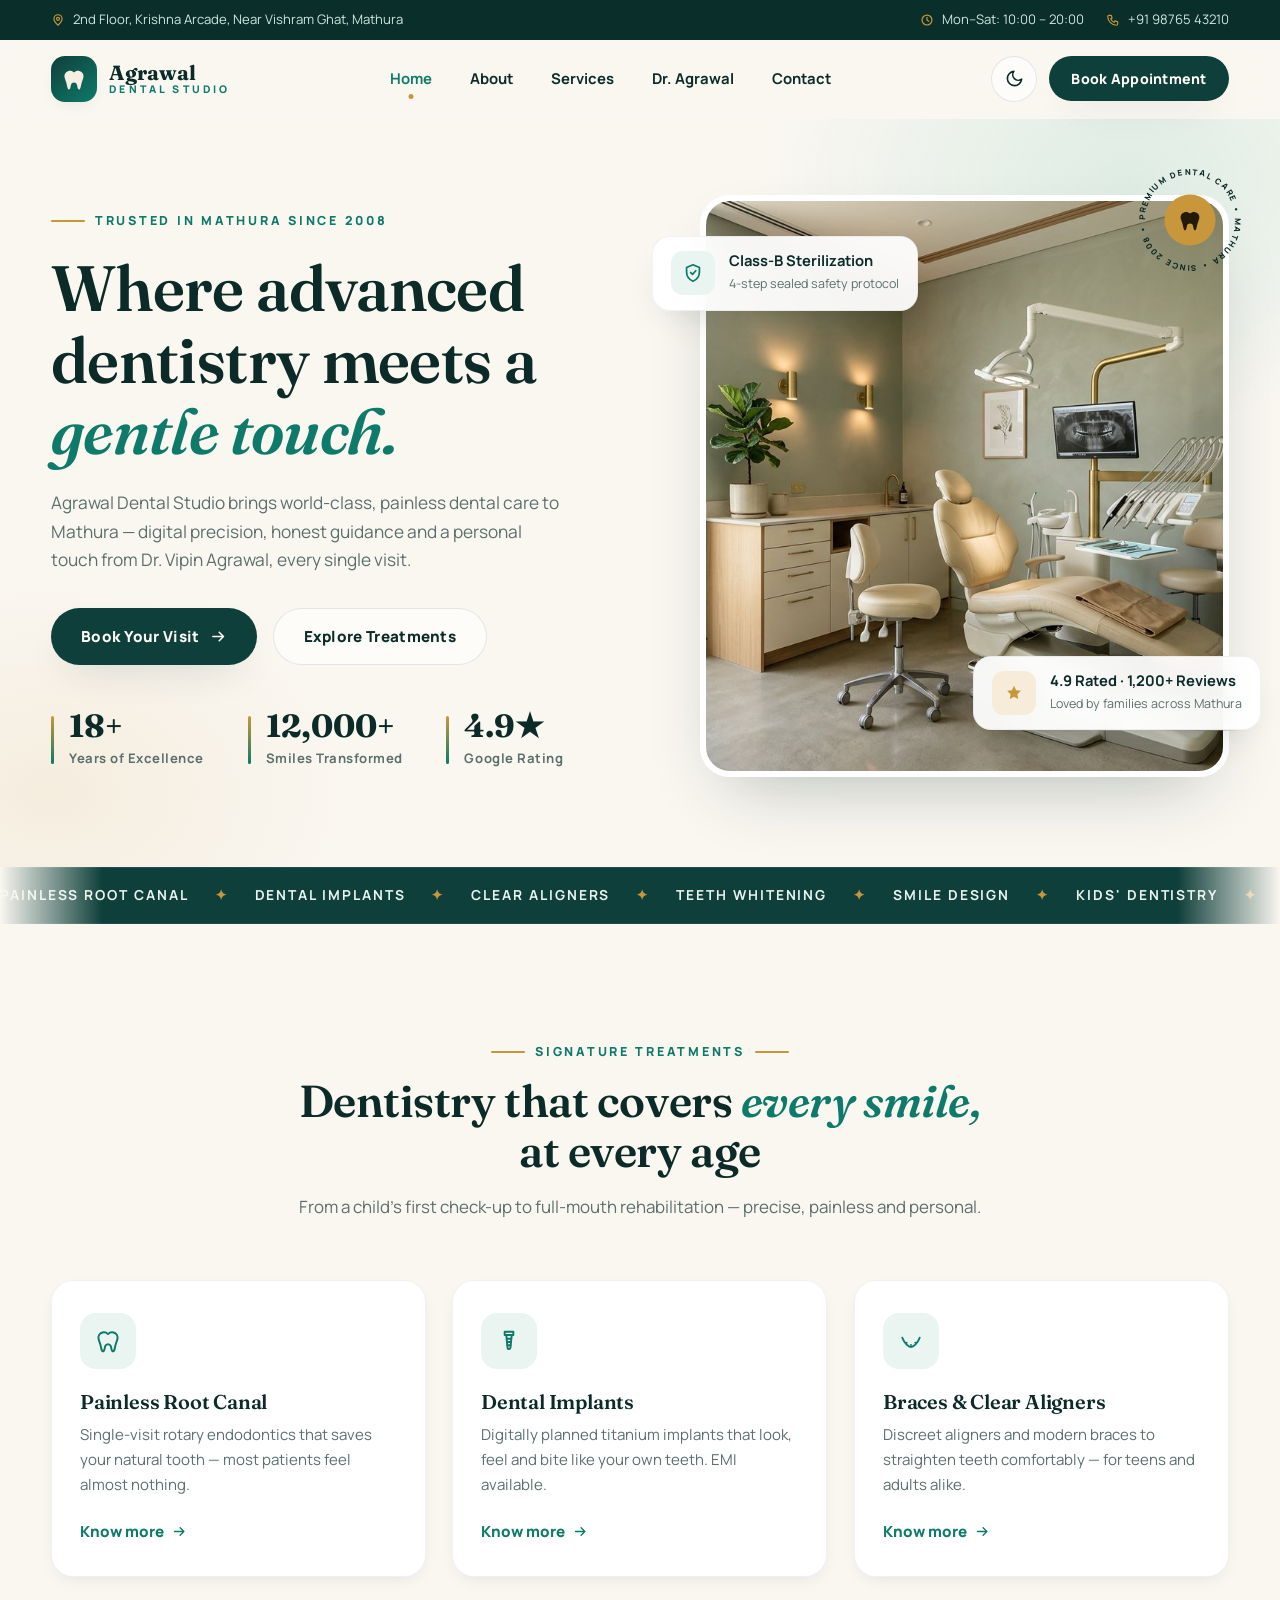
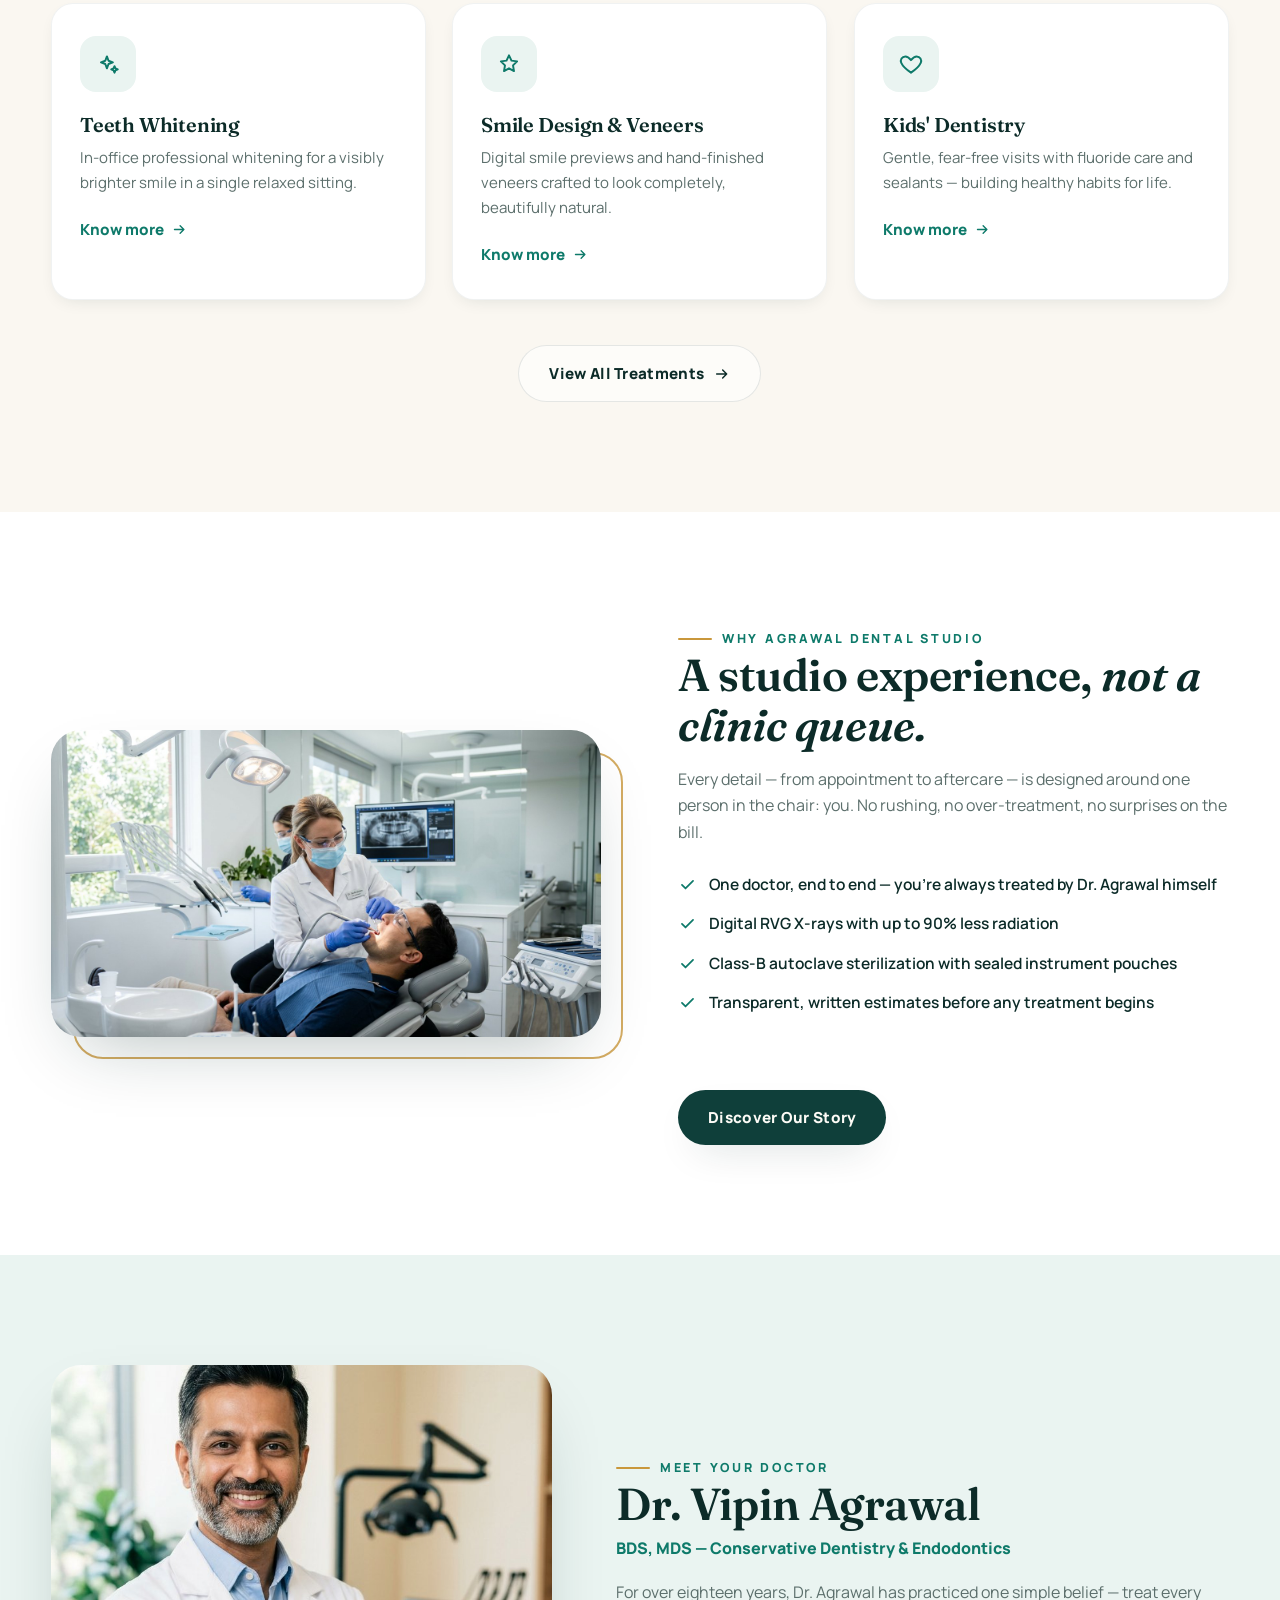
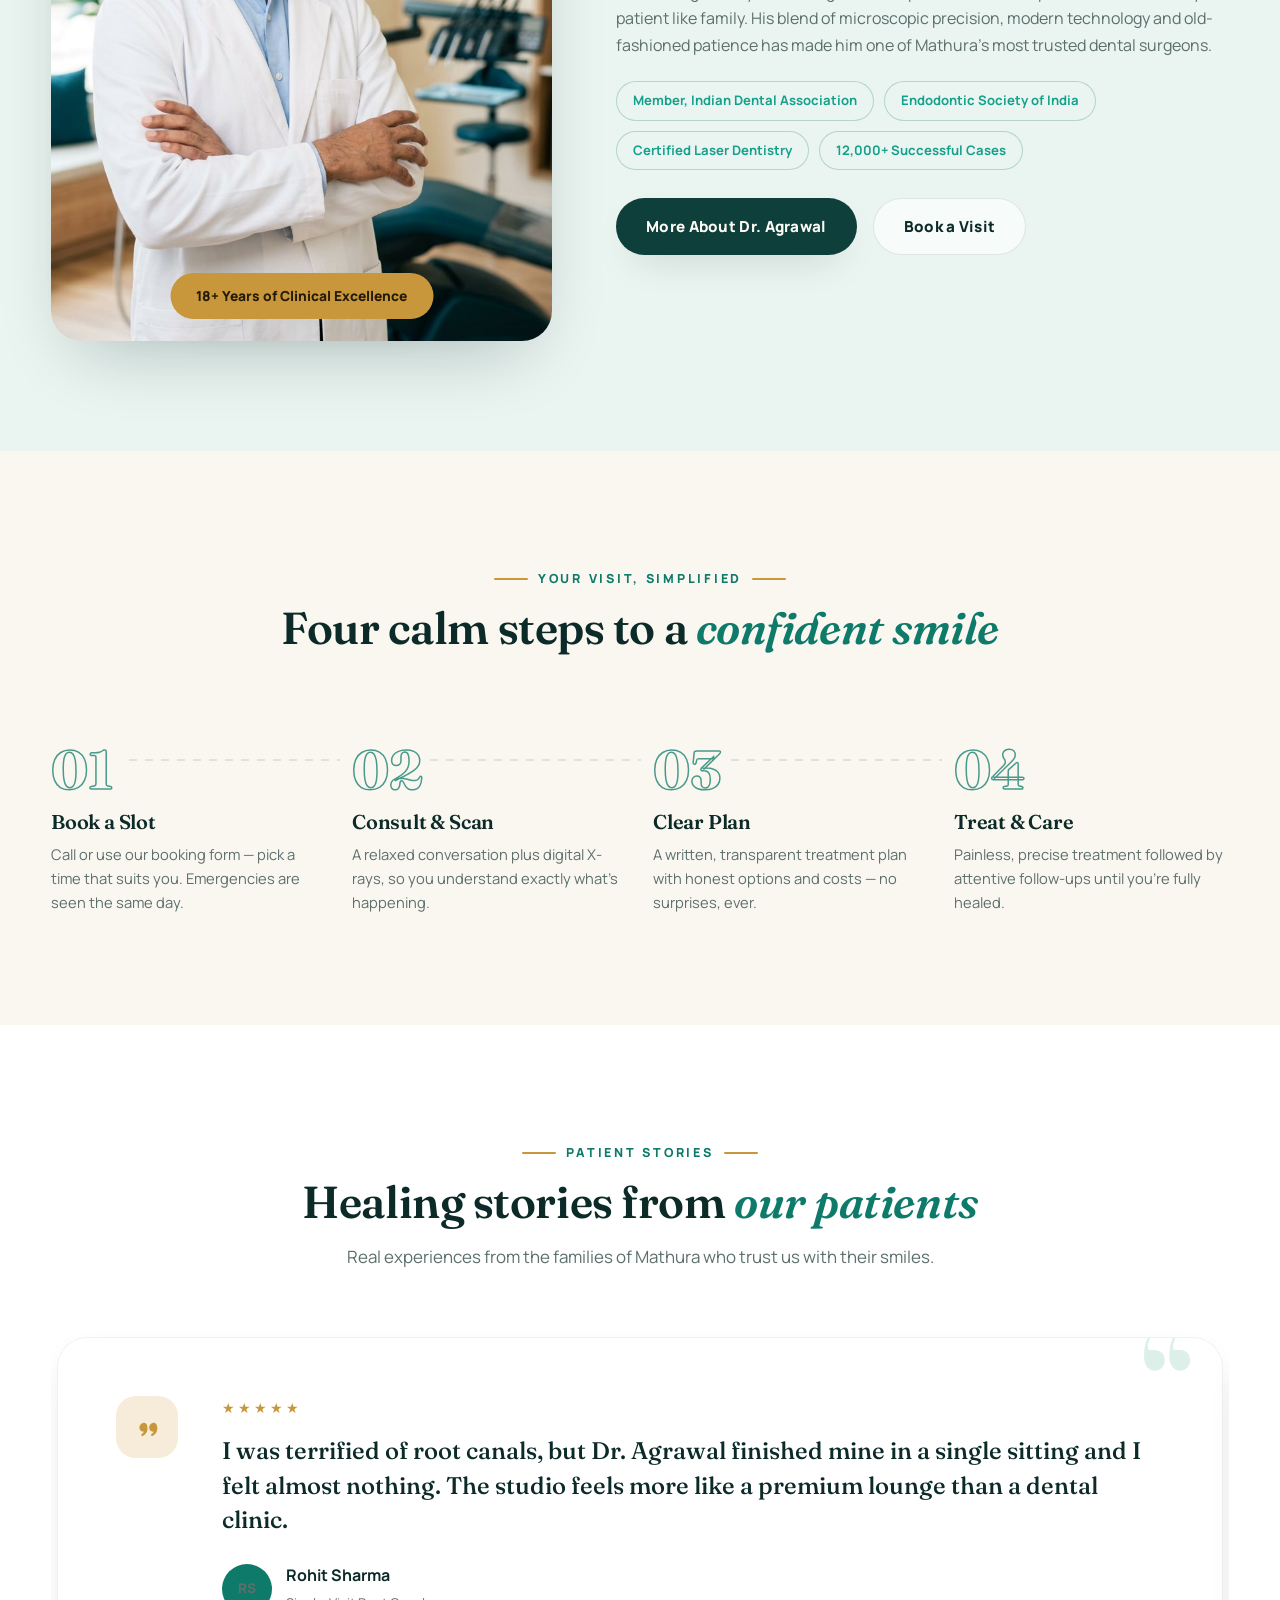
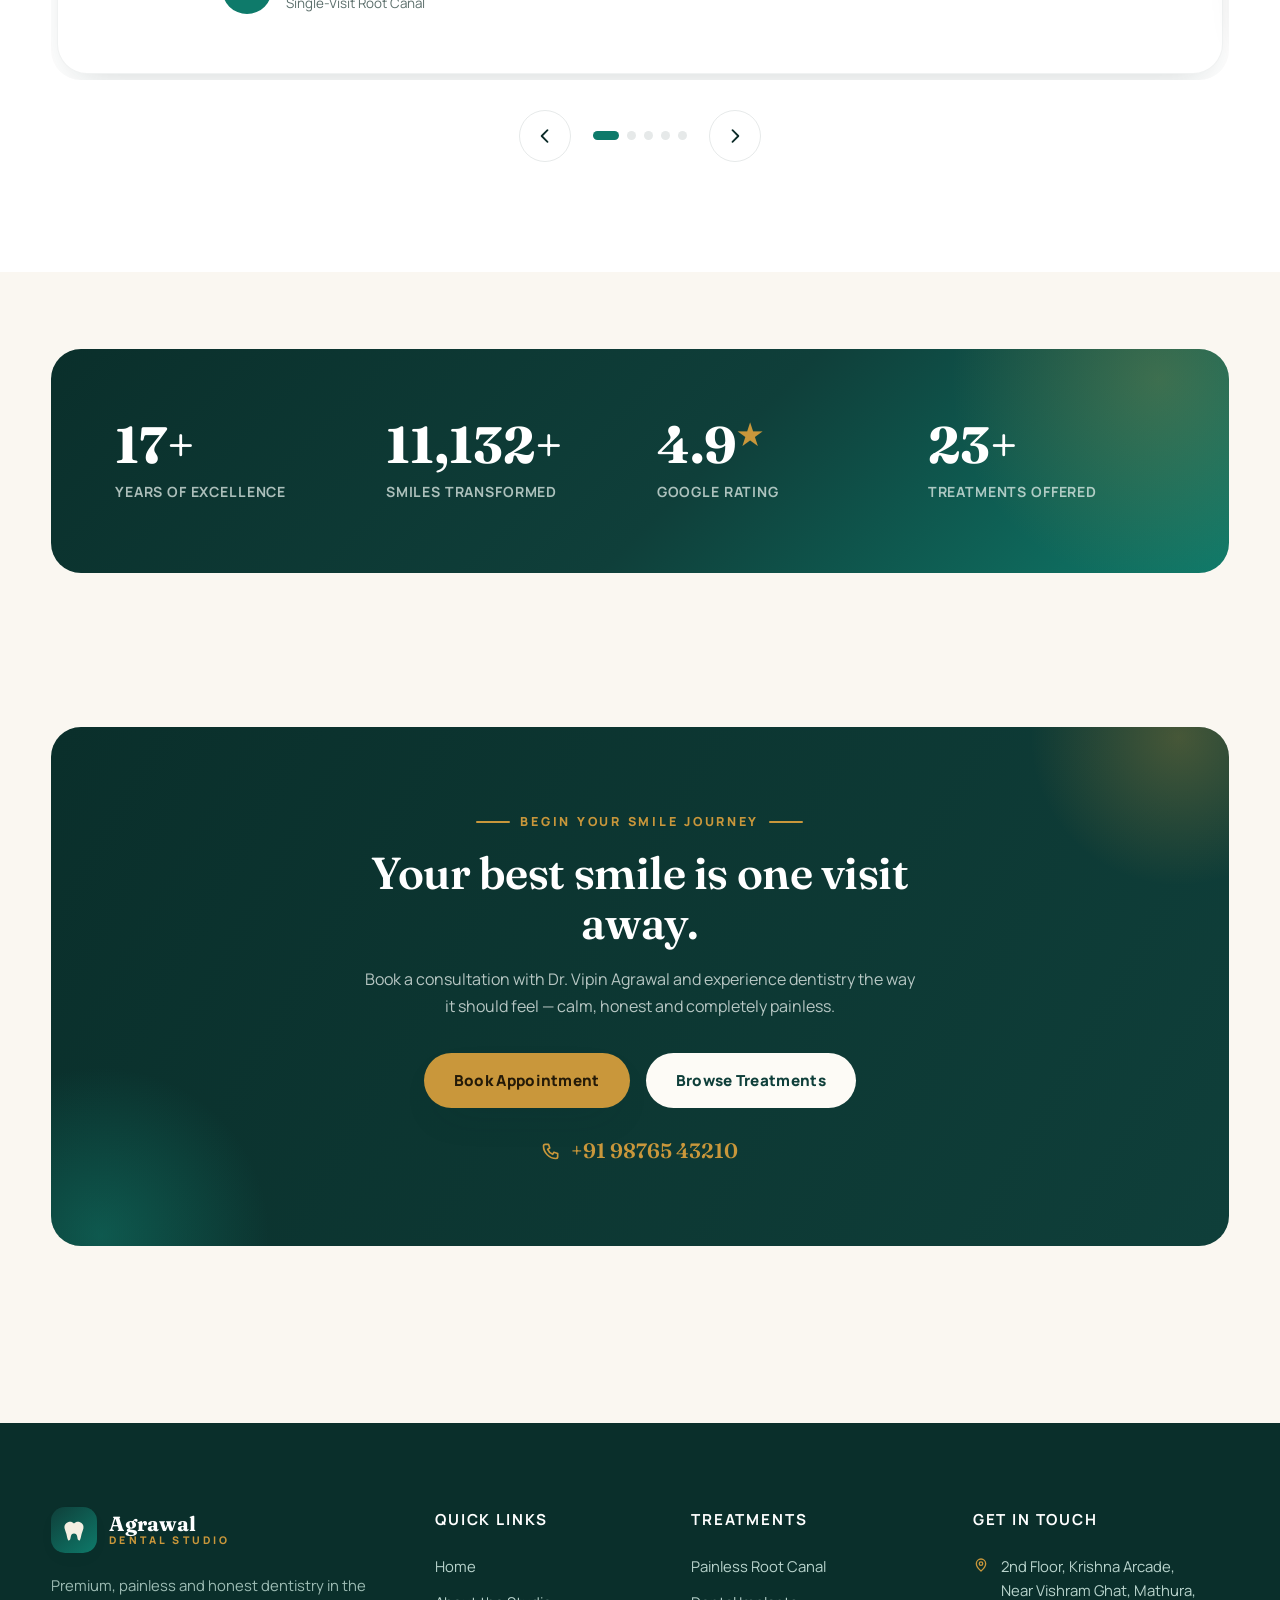
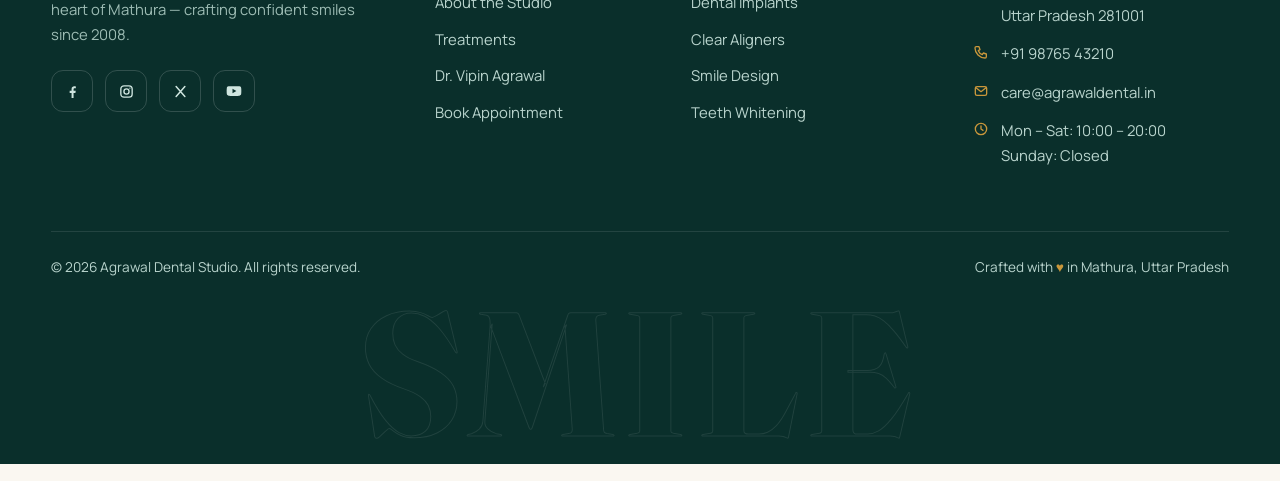
==== commit 38639bc5: "Deep-linkable themes: ?theme=dark|light (persists across pages)" ====
--- a/index.html
+++ b/index.html
@@ -10,7 +10,7 @@
 <link rel="preconnect" href="https://fonts.gstatic.com" crossorigin>
 <link href="https://fonts.googleapis.com/css2?family=Fraunces:opsz,wght@9..144,500;9..144,600;9..144,700&family=Manrope:wght@400;500;600;700;800&display=swap" rel="stylesheet">
 <link rel="stylesheet" href="assets/css/style.css">
-<script>(function(){var t="light";try{t=localStorage.getItem("ads-theme")||(matchMedia("(prefers-color-scheme: dark)").matches?"dark":"light");}catch(e){}document.documentElement.setAttribute("data-theme",t);})();</script>
+<script>(function(){var t=null;try{t=new URLSearchParams(location.search).get("theme");}catch(e){}if(t==="dark"||t==="light"){try{localStorage.setItem("ads-theme",t);}catch(e){}}else{try{t=localStorage.getItem("ads-theme")||(matchMedia("(prefers-color-scheme: dark)").matches?"dark":"light");}catch(e){t="light";}}document.documentElement.setAttribute("data-theme",t);})();</script>
 </head>
 <body>
 
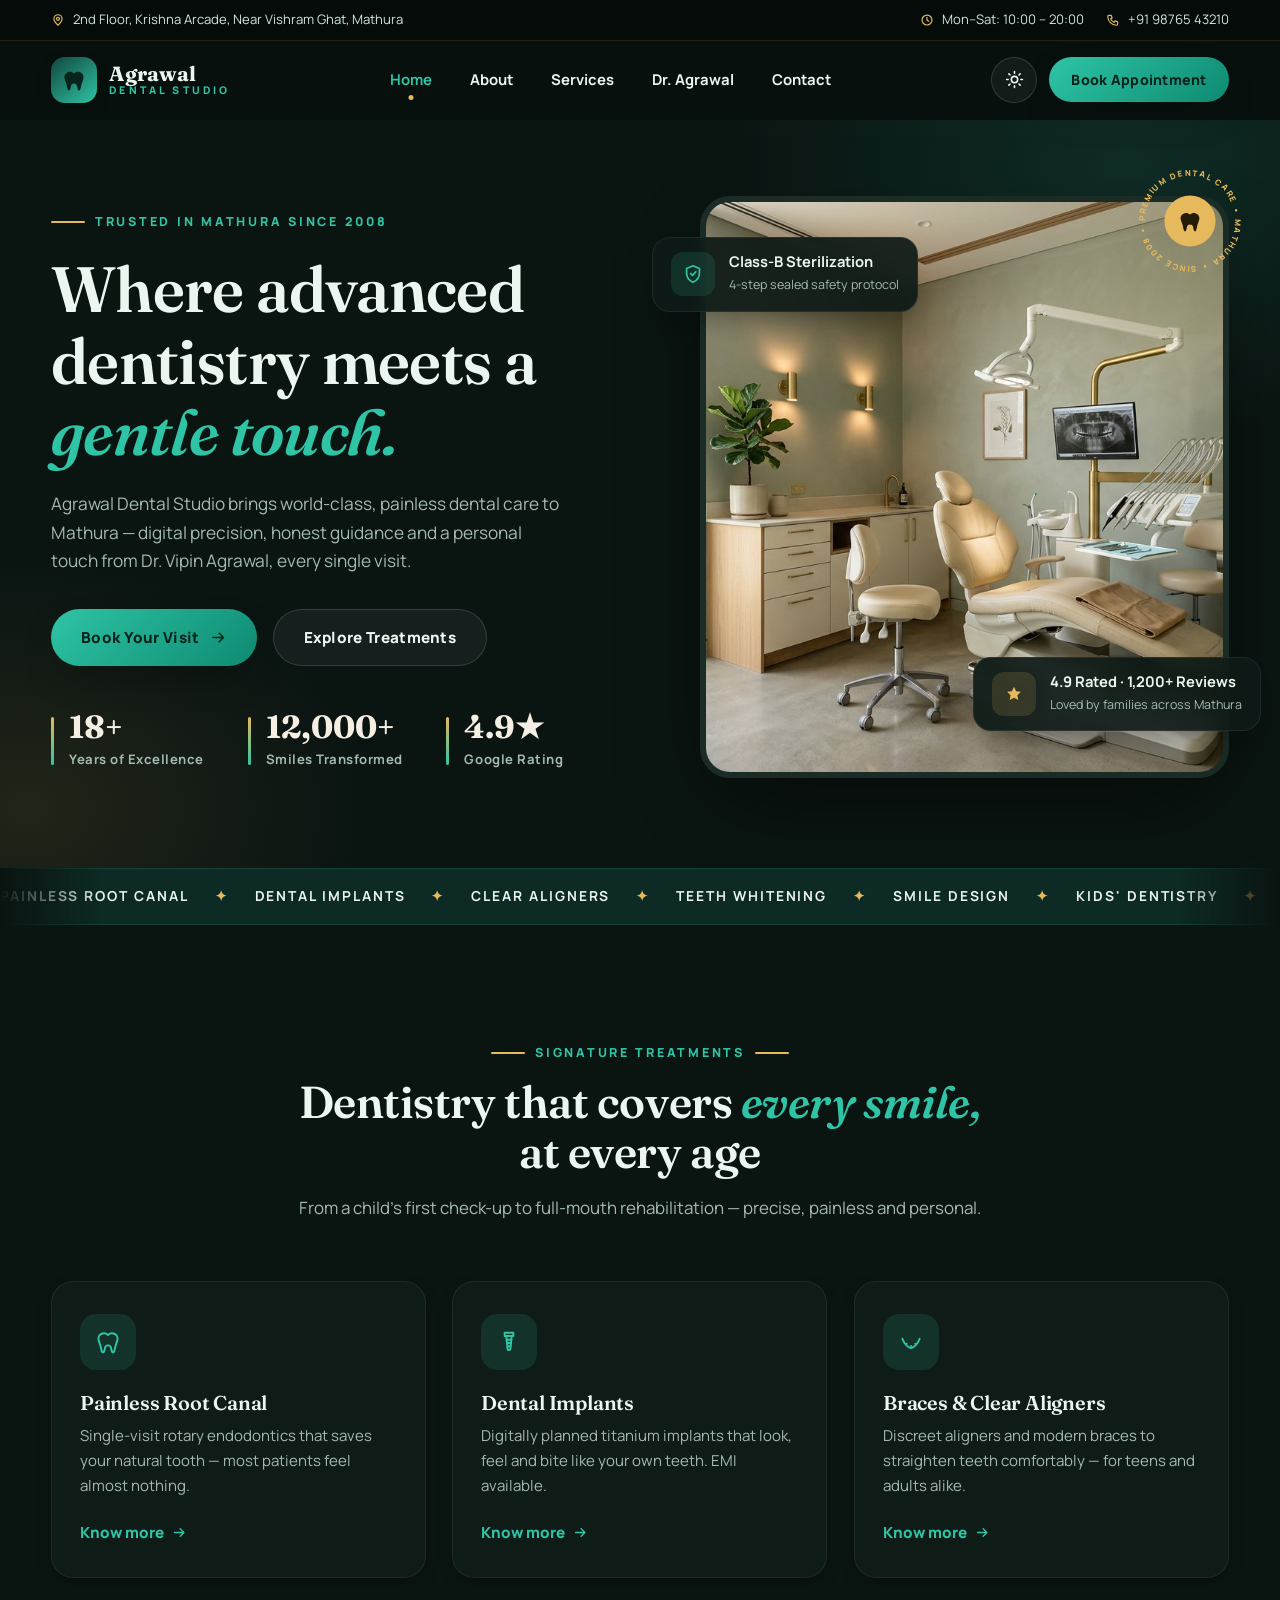
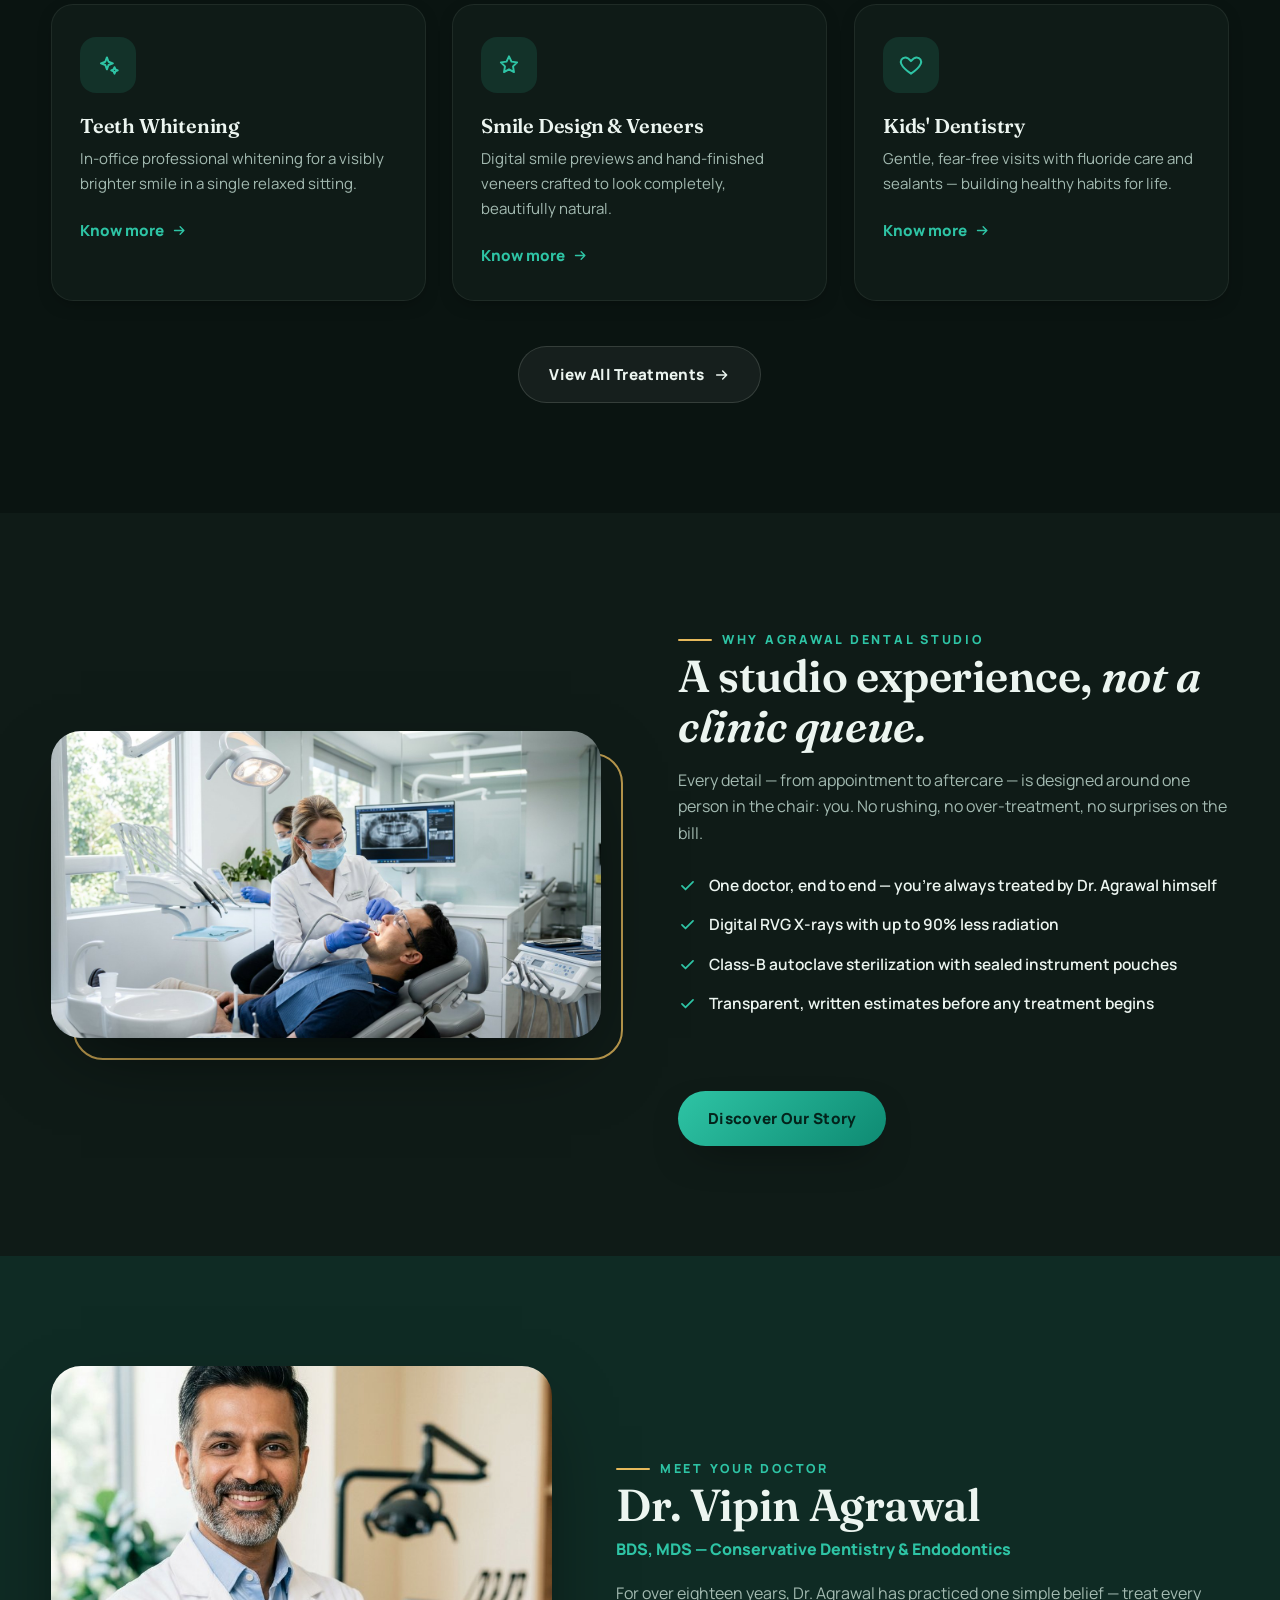
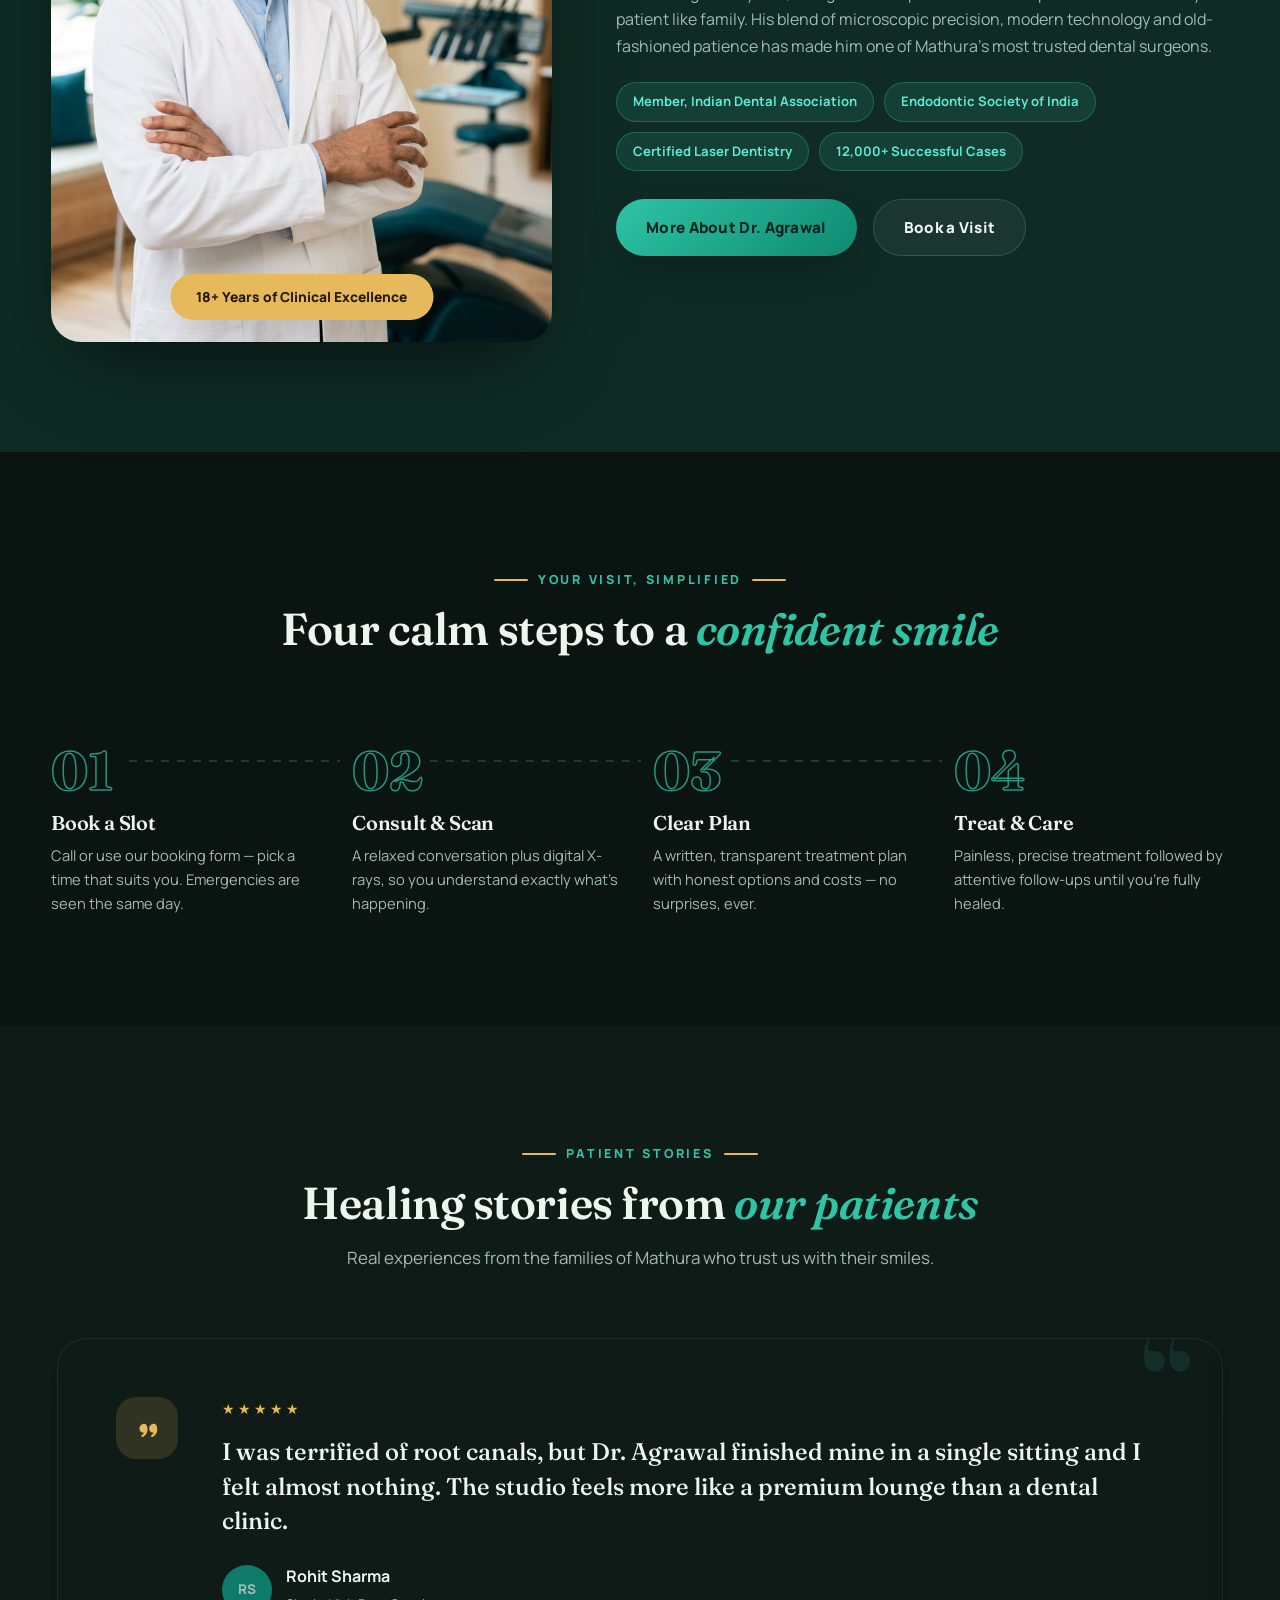
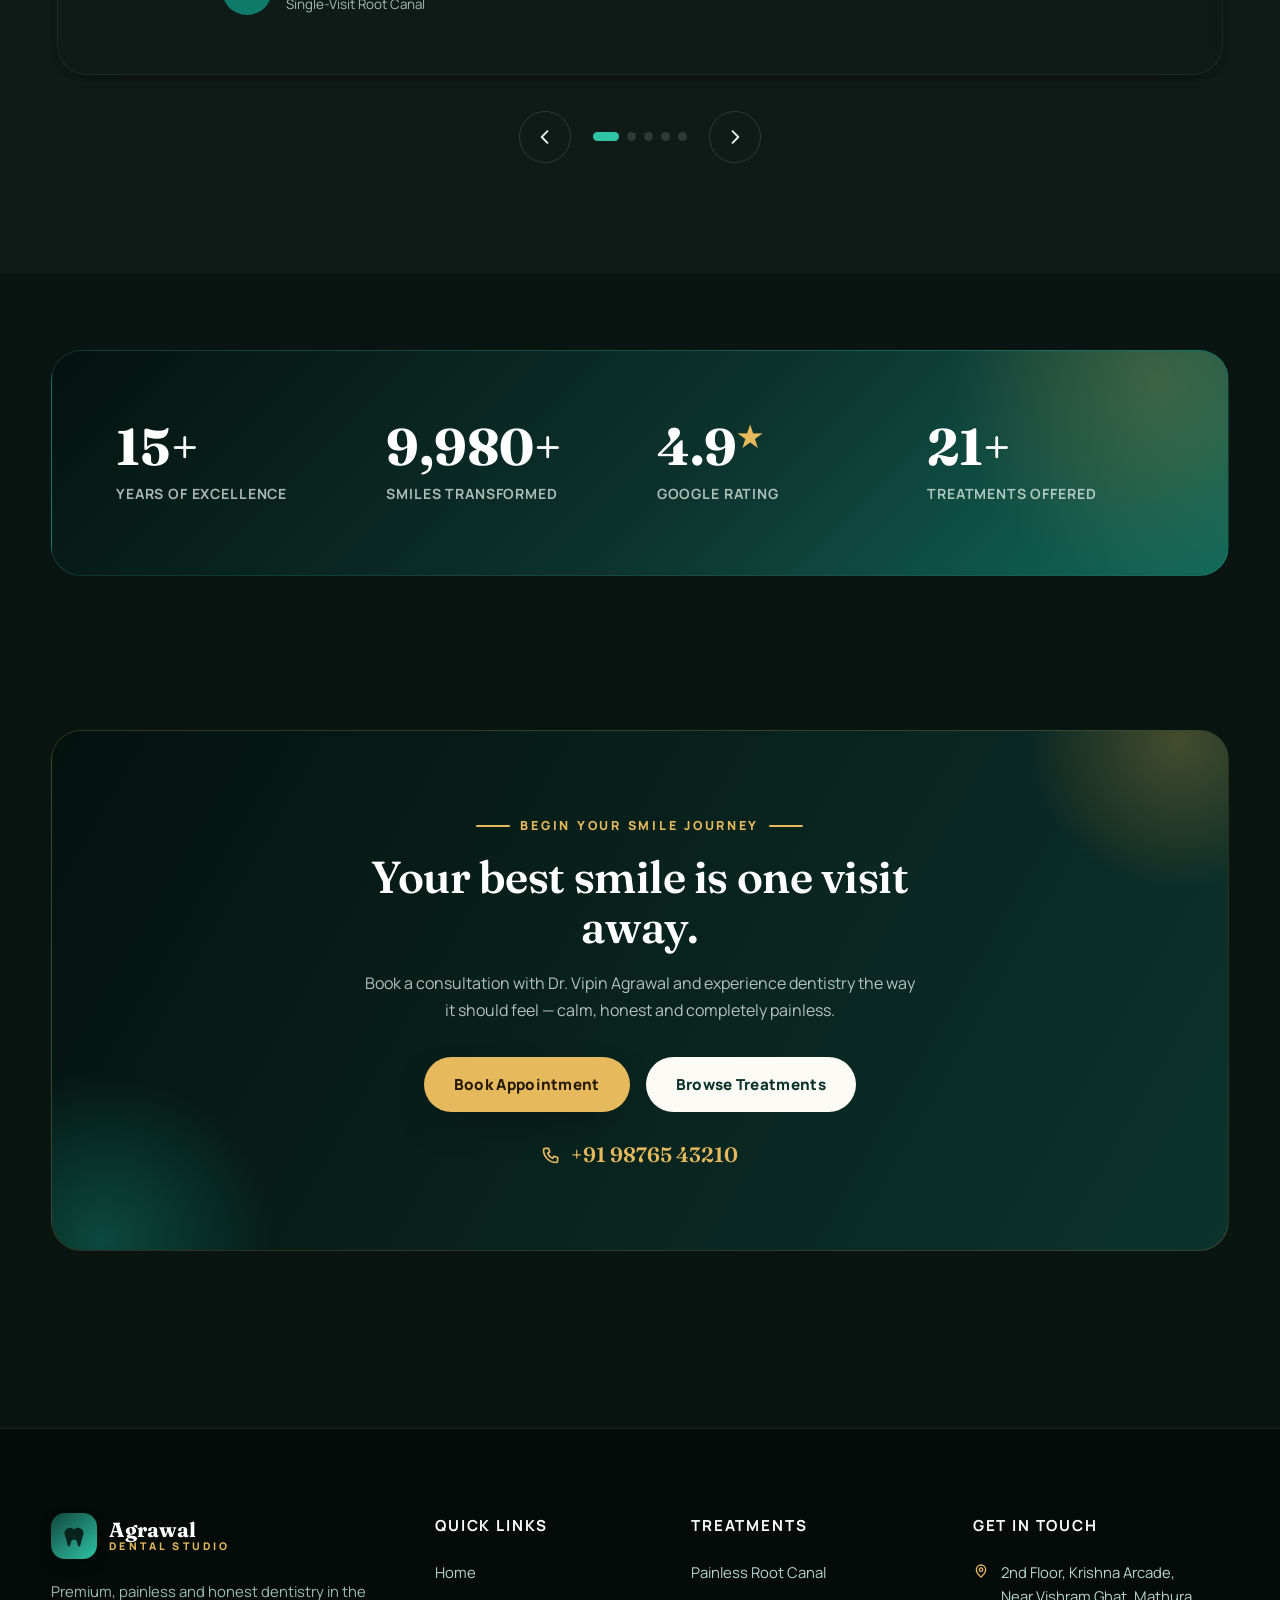
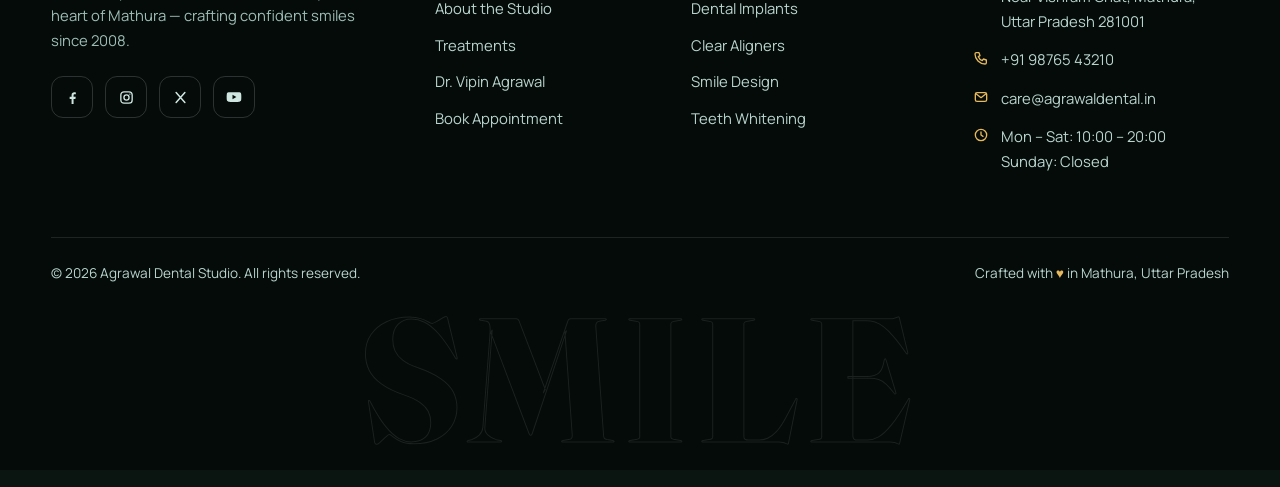
==== commit a72a969e: "Dark theme is the first-visit default (light via sun toggle / ?theme=light)" ====
--- a/index.html
+++ b/index.html
@@ -10,7 +10,7 @@
 <link rel="preconnect" href="https://fonts.gstatic.com" crossorigin>
 <link href="https://fonts.googleapis.com/css2?family=Fraunces:opsz,wght@9..144,500;9..144,600;9..144,700&family=Manrope:wght@400;500;600;700;800&display=swap" rel="stylesheet">
 <link rel="stylesheet" href="assets/css/style.css">
-<script>(function(){var t=null;try{t=new URLSearchParams(location.search).get("theme");}catch(e){}if(t==="dark"||t==="light"){try{localStorage.setItem("ads-theme",t);}catch(e){}}else{try{t=localStorage.getItem("ads-theme")||(matchMedia("(prefers-color-scheme: dark)").matches?"dark":"light");}catch(e){t="light";}}document.documentElement.setAttribute("data-theme",t);})();</script>
+<script>(function(){var t=null;try{t=new URLSearchParams(location.search).get("theme");}catch(e){}if(t==="dark"||t==="light"){try{localStorage.setItem("ads-theme",t);}catch(e){}}else{try{t=localStorage.getItem("ads-theme")||"dark";}catch(e){t="dark";}}document.documentElement.setAttribute("data-theme",t);})();</script>
 </head>
 <body>
 
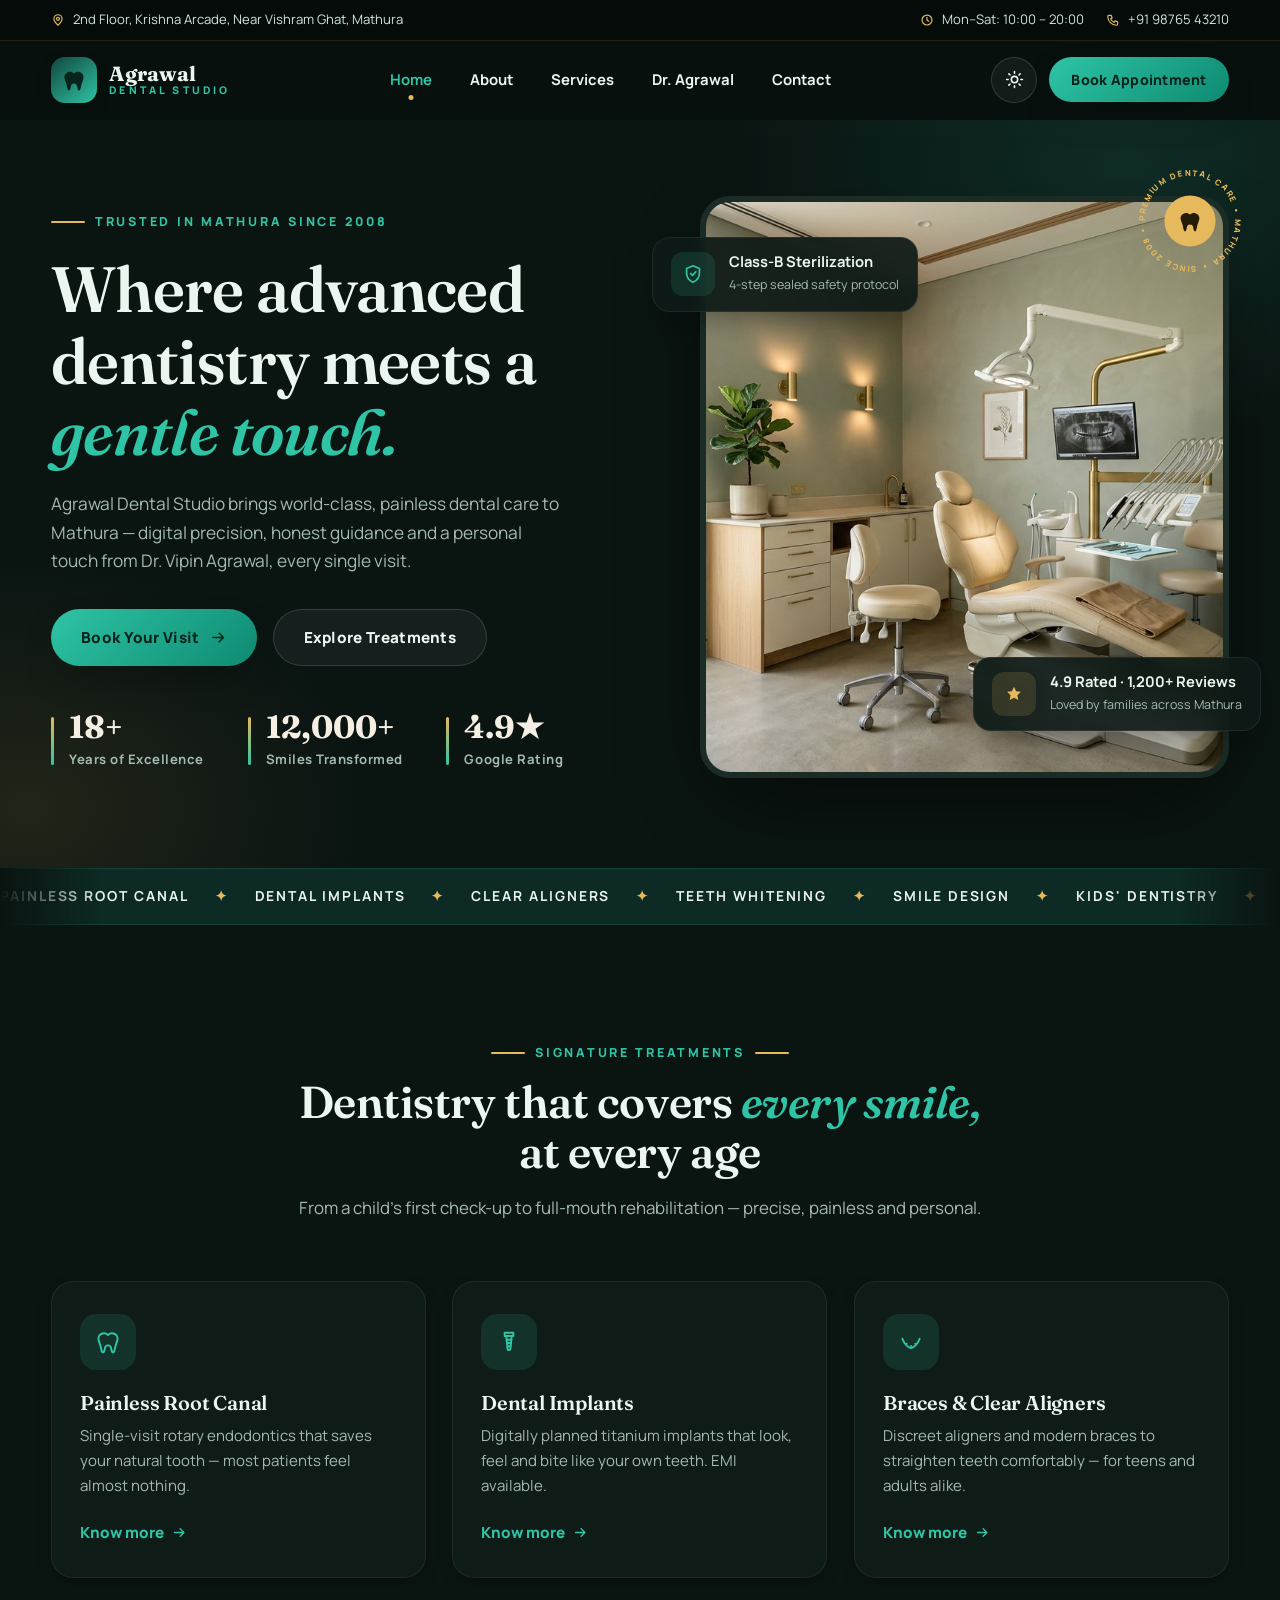
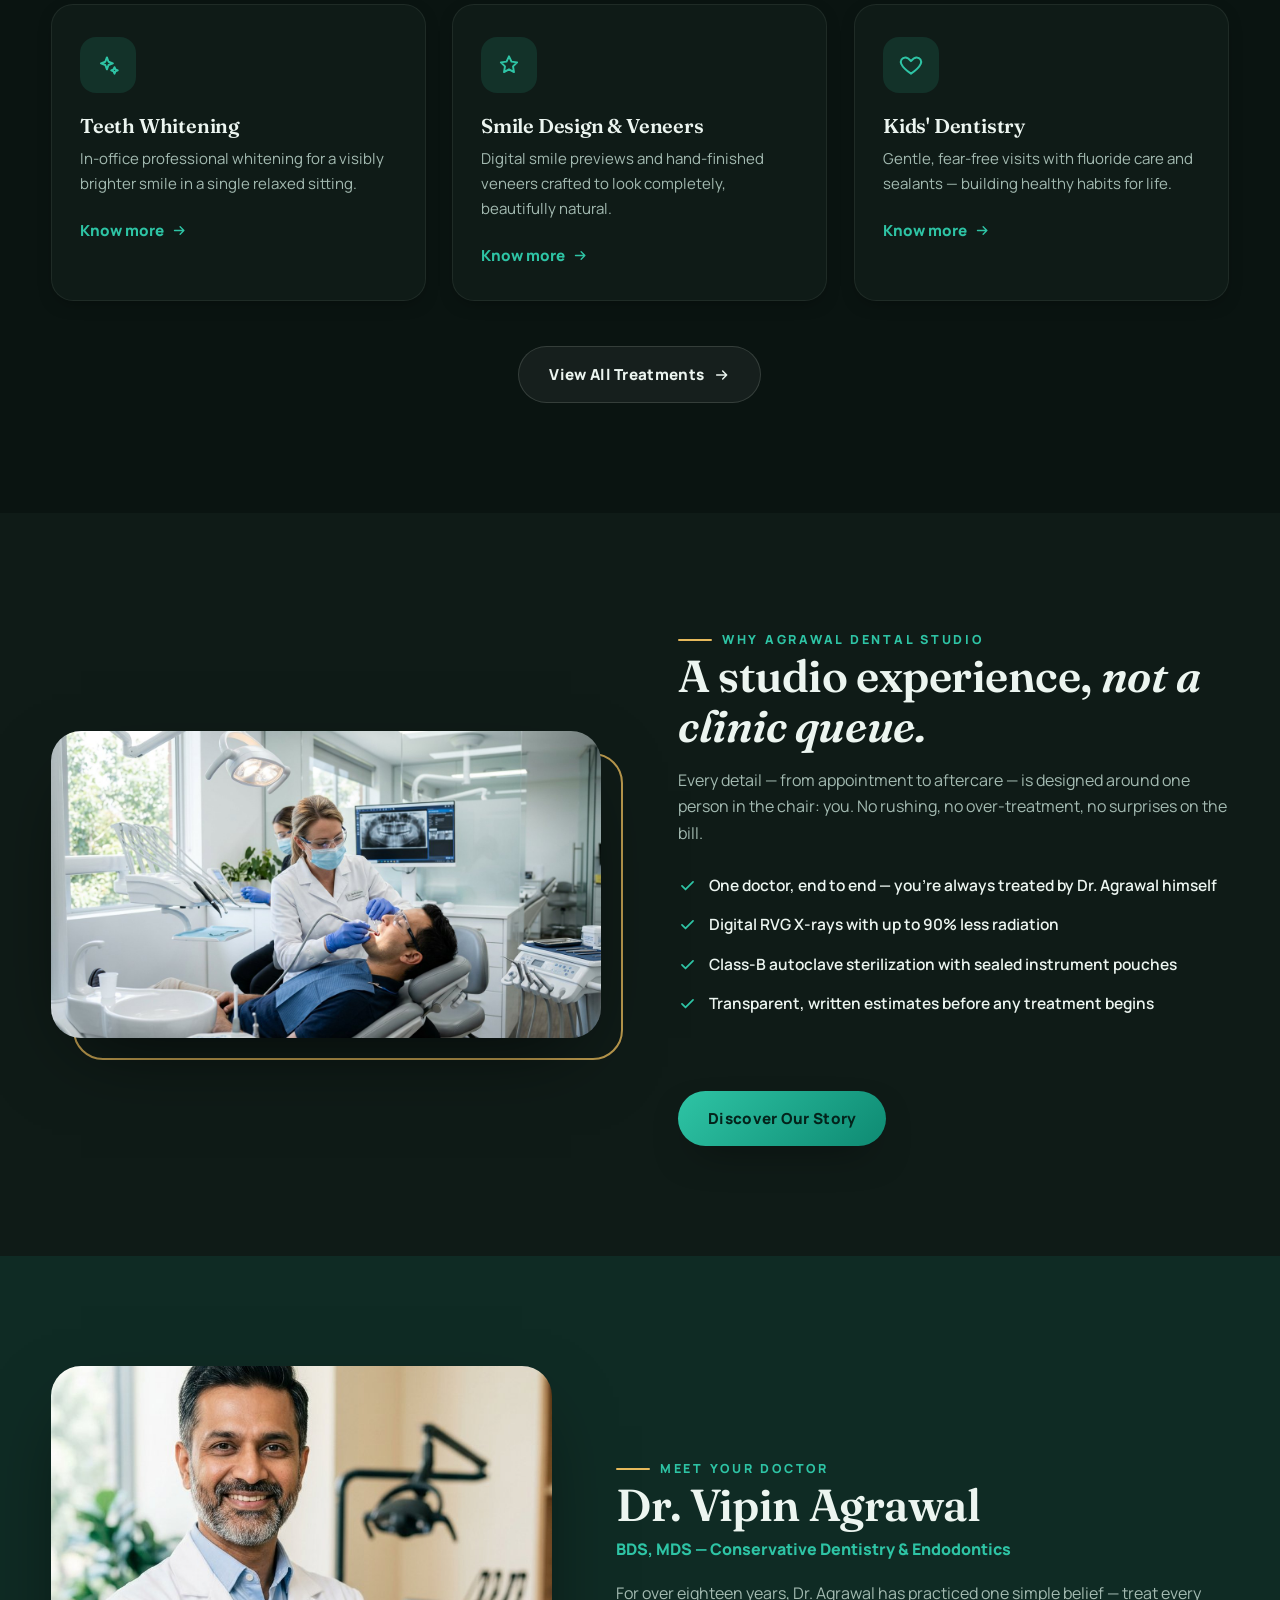
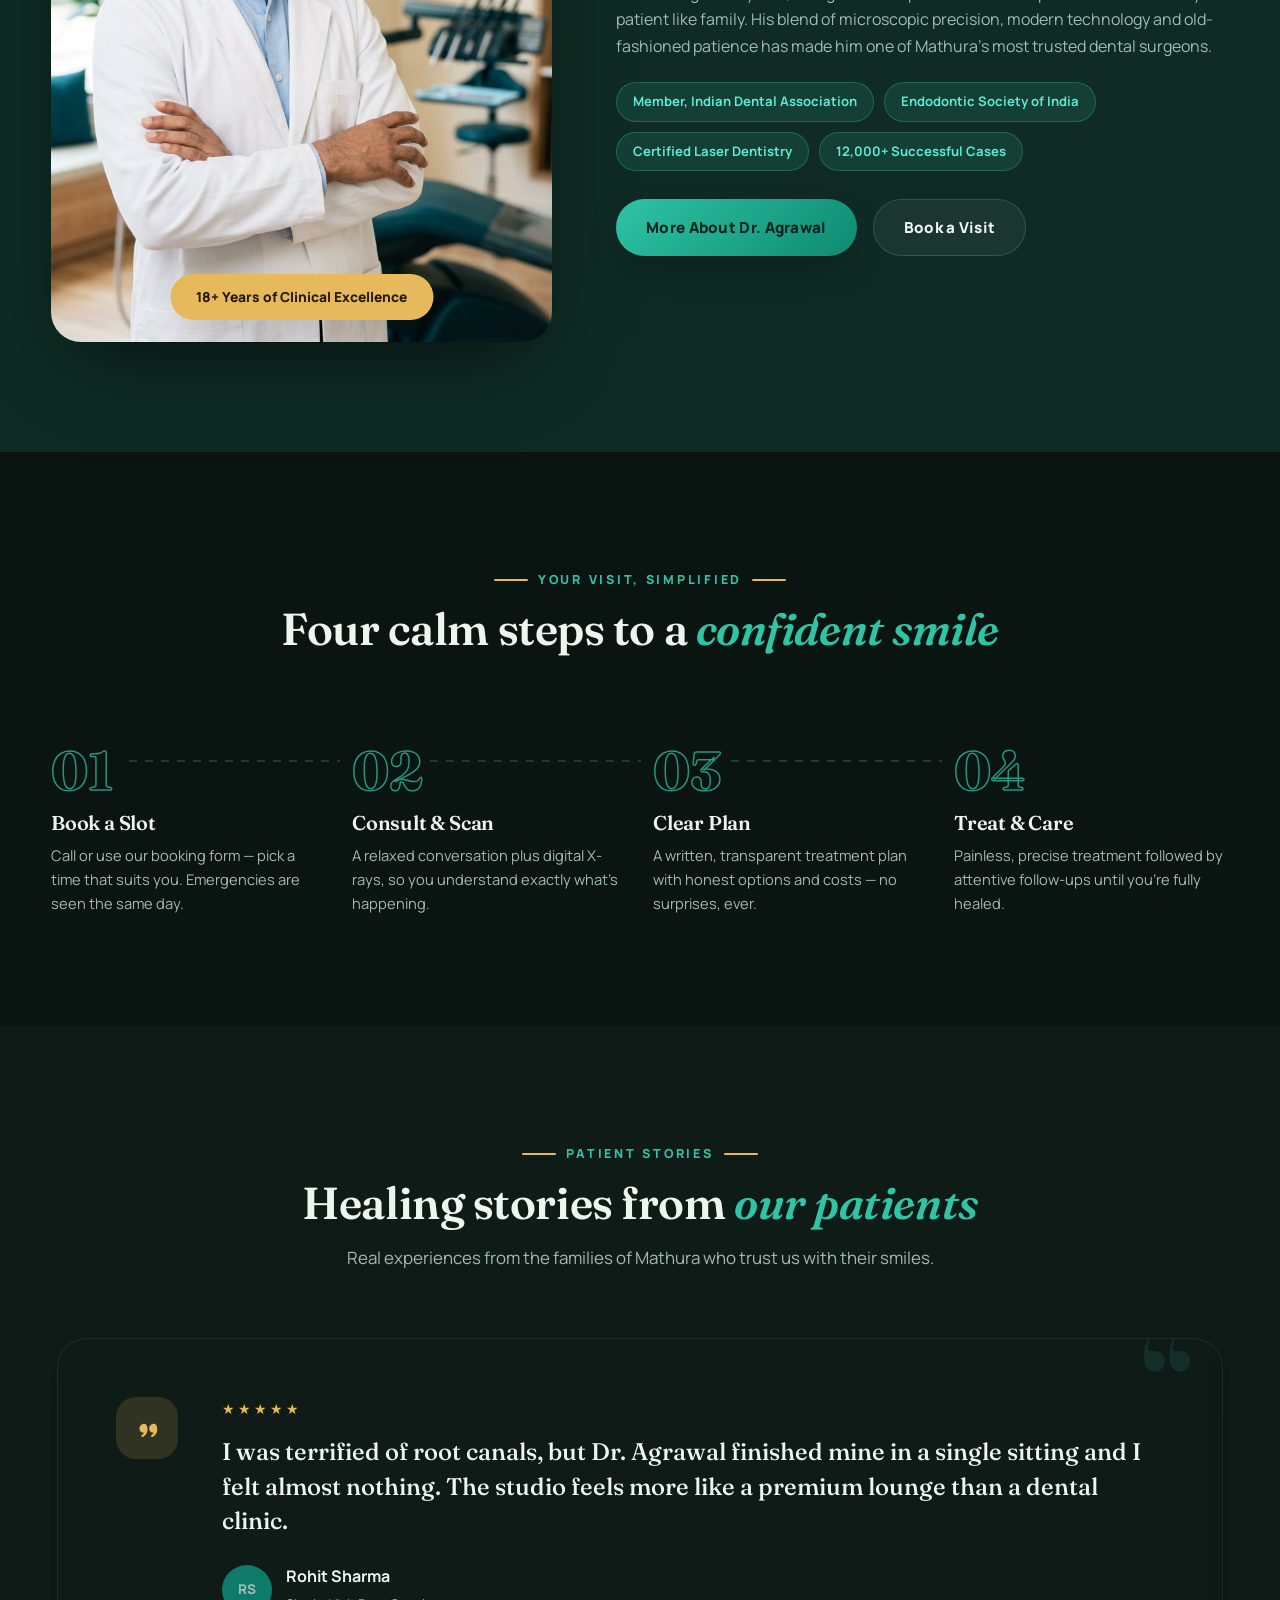
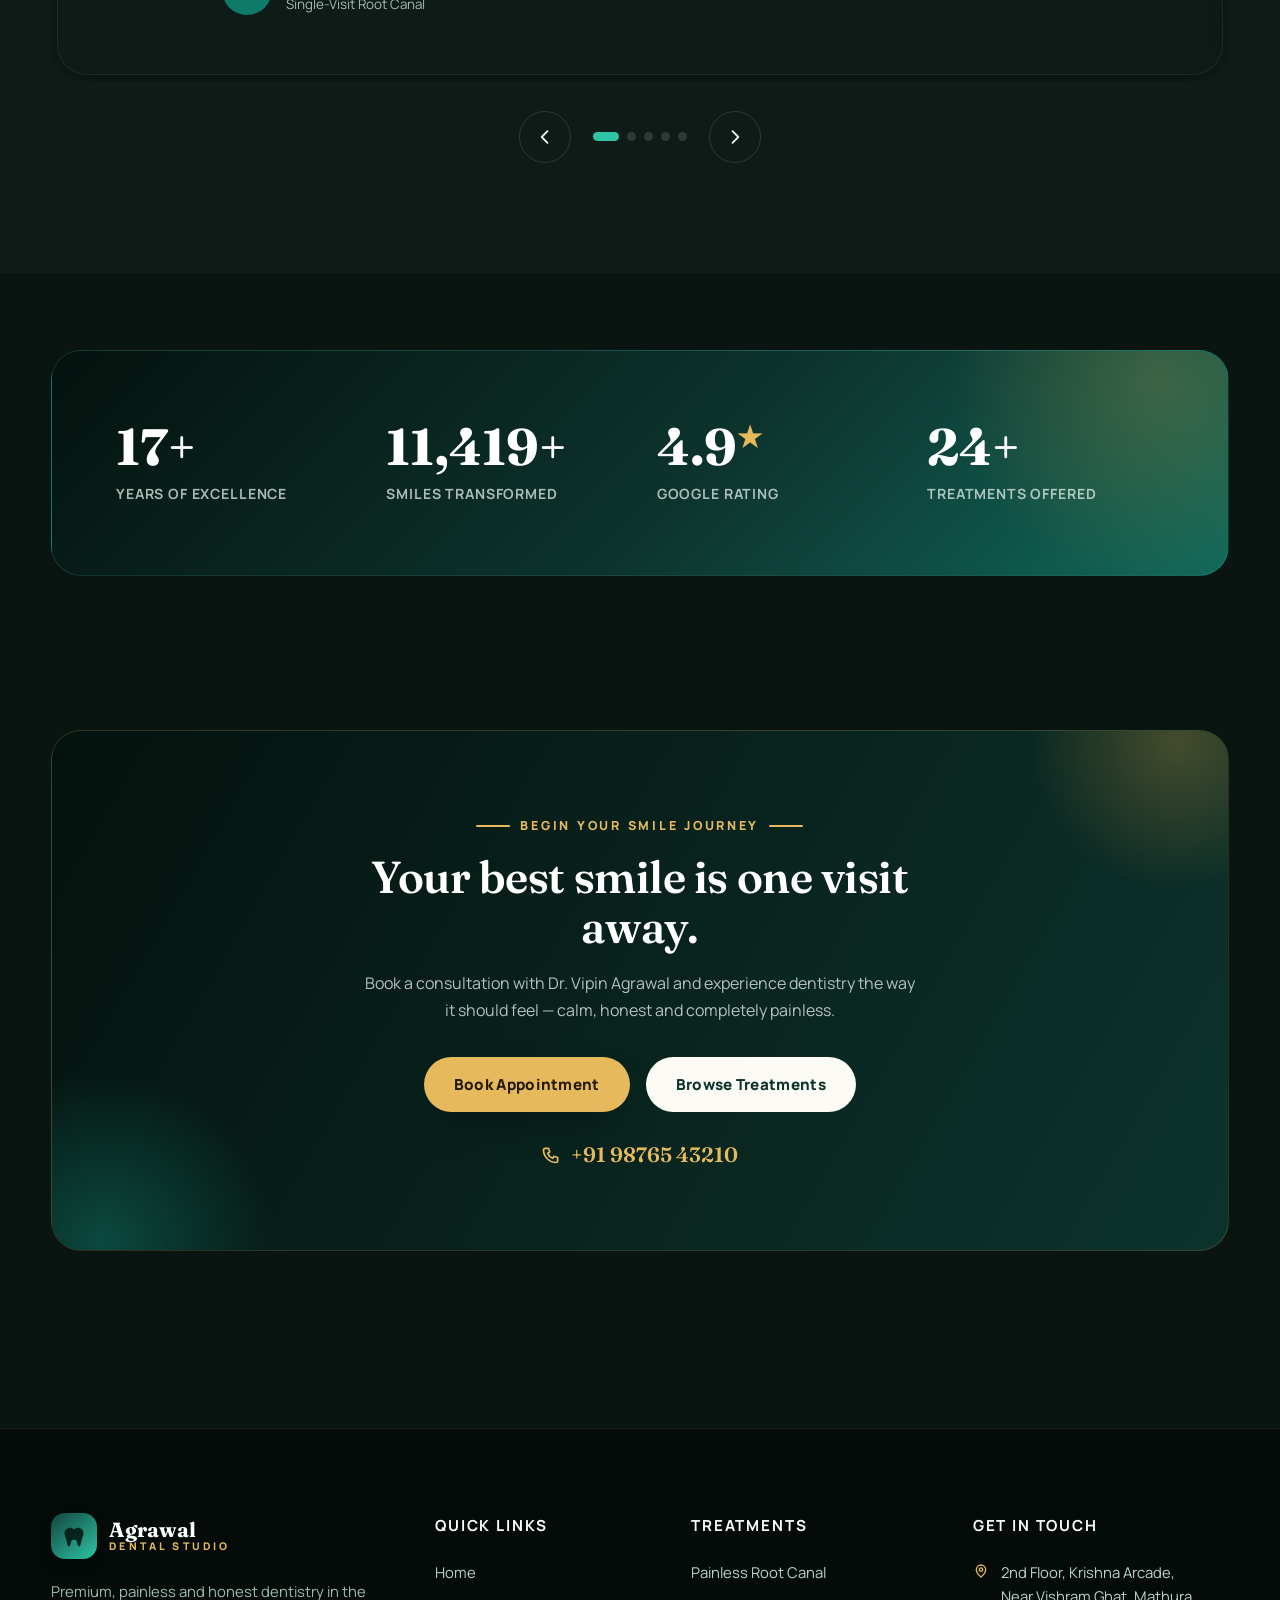
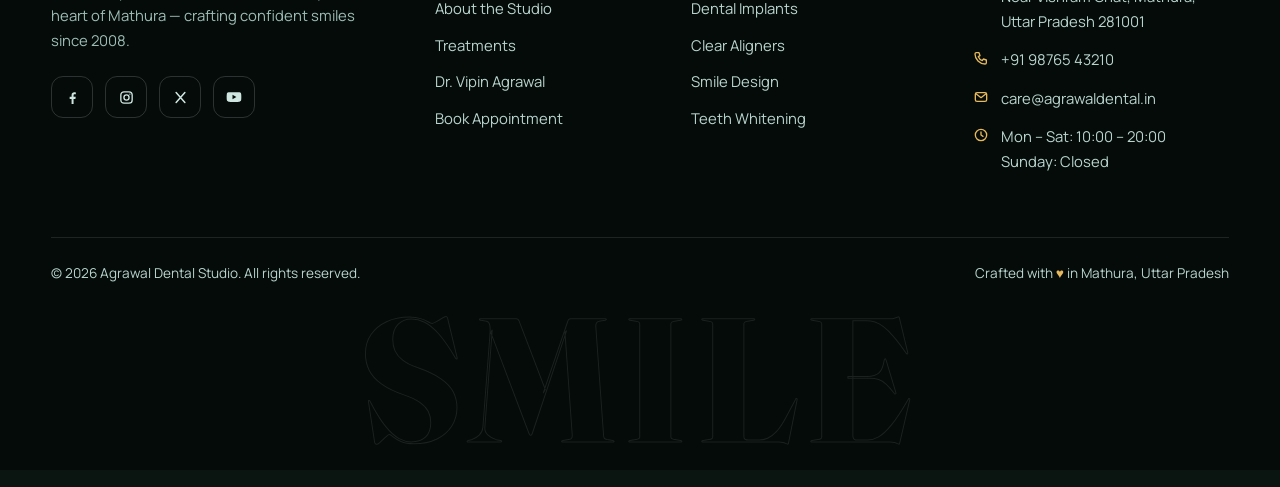
==== commit db524a9c: "Cache-proof delivery: no-store server + versioned asset URLs (fixes stale v1 CSS in previews)" ====
--- a/index.html
+++ b/index.html
@@ -9,7 +9,7 @@
 <link rel="preconnect" href="https://fonts.googleapis.com">
 <link rel="preconnect" href="https://fonts.gstatic.com" crossorigin>
 <link href="https://fonts.googleapis.com/css2?family=Fraunces:opsz,wght@9..144,500;9..144,600;9..144,700&family=Manrope:wght@400;500;600;700;800&display=swap" rel="stylesheet">
-<link rel="stylesheet" href="assets/css/style.css">
+<link rel="stylesheet" href="assets/css/style.css?v=2">
 <script>(function(){var t=null;try{t=new URLSearchParams(location.search).get("theme");}catch(e){}if(t==="dark"||t==="light"){try{localStorage.setItem("ads-theme",t);}catch(e){}}else{try{t=localStorage.getItem("ads-theme")||"dark";}catch(e){t="dark";}}document.documentElement.setAttribute("data-theme",t);})();</script>
 </head>
 <body>
@@ -393,6 +393,6 @@
   <svg width="20" height="20" viewBox="0 0 24 24" fill="none" stroke="currentColor" stroke-width="2.2" stroke-linecap="round" stroke-linejoin="round"><path d="M12 19V5M6 11l6-6 6 6"/></svg>
 </button>
 
-<script src="assets/js/main.js"></script>
+<script src="assets/js/main.js?v=2"></script>
 </body>
 </html>
